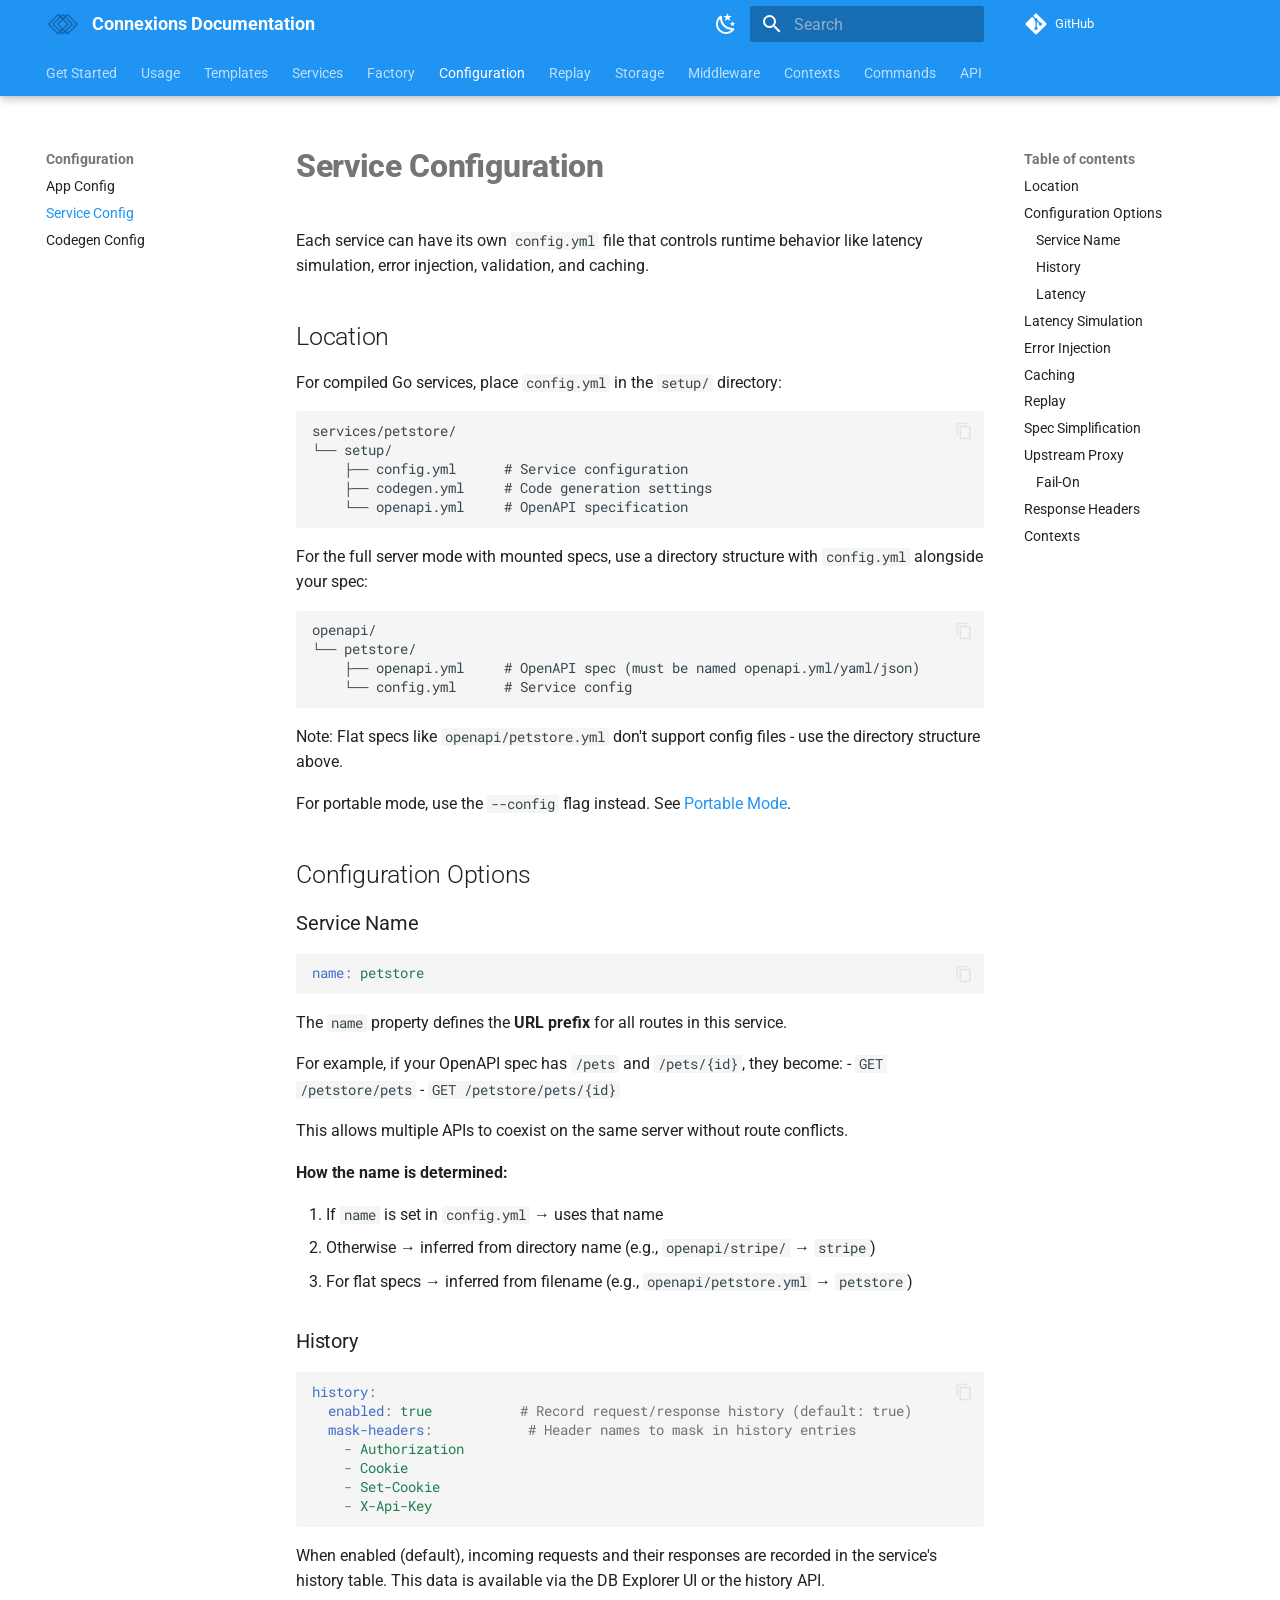
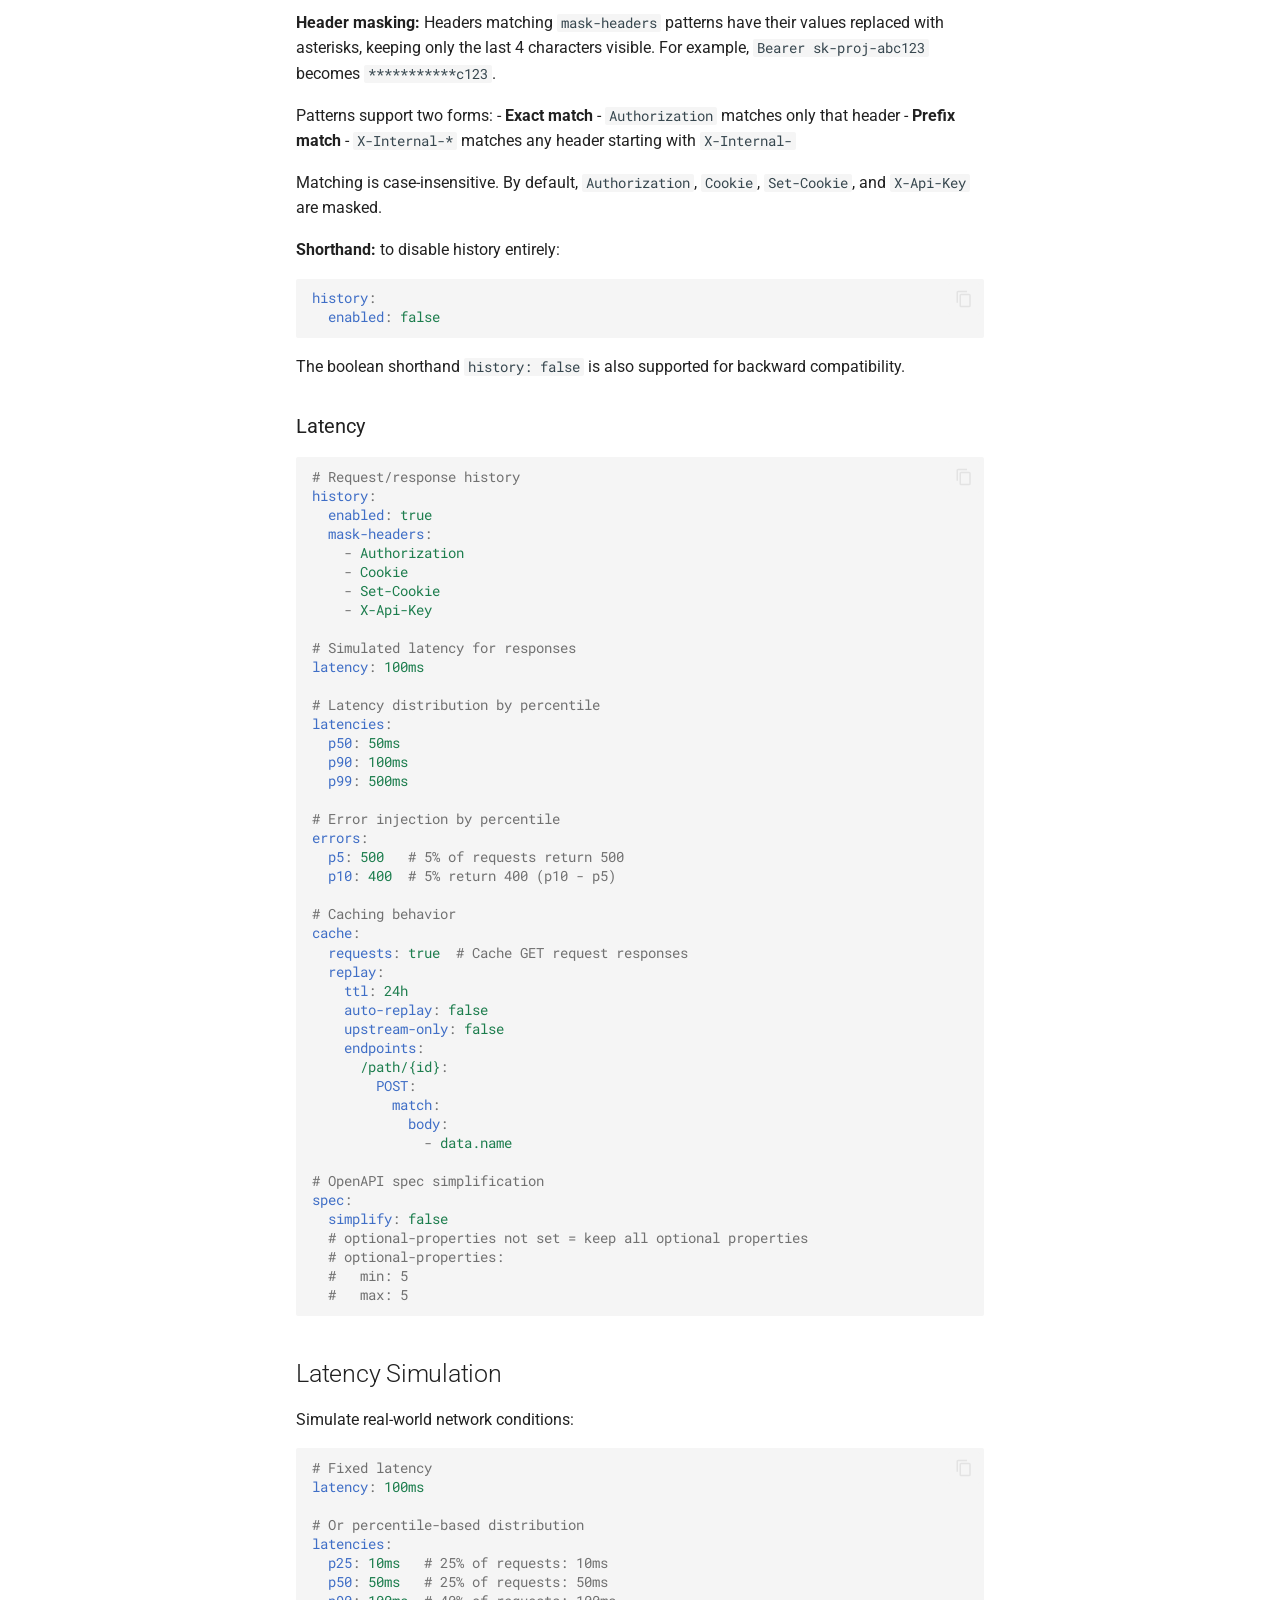
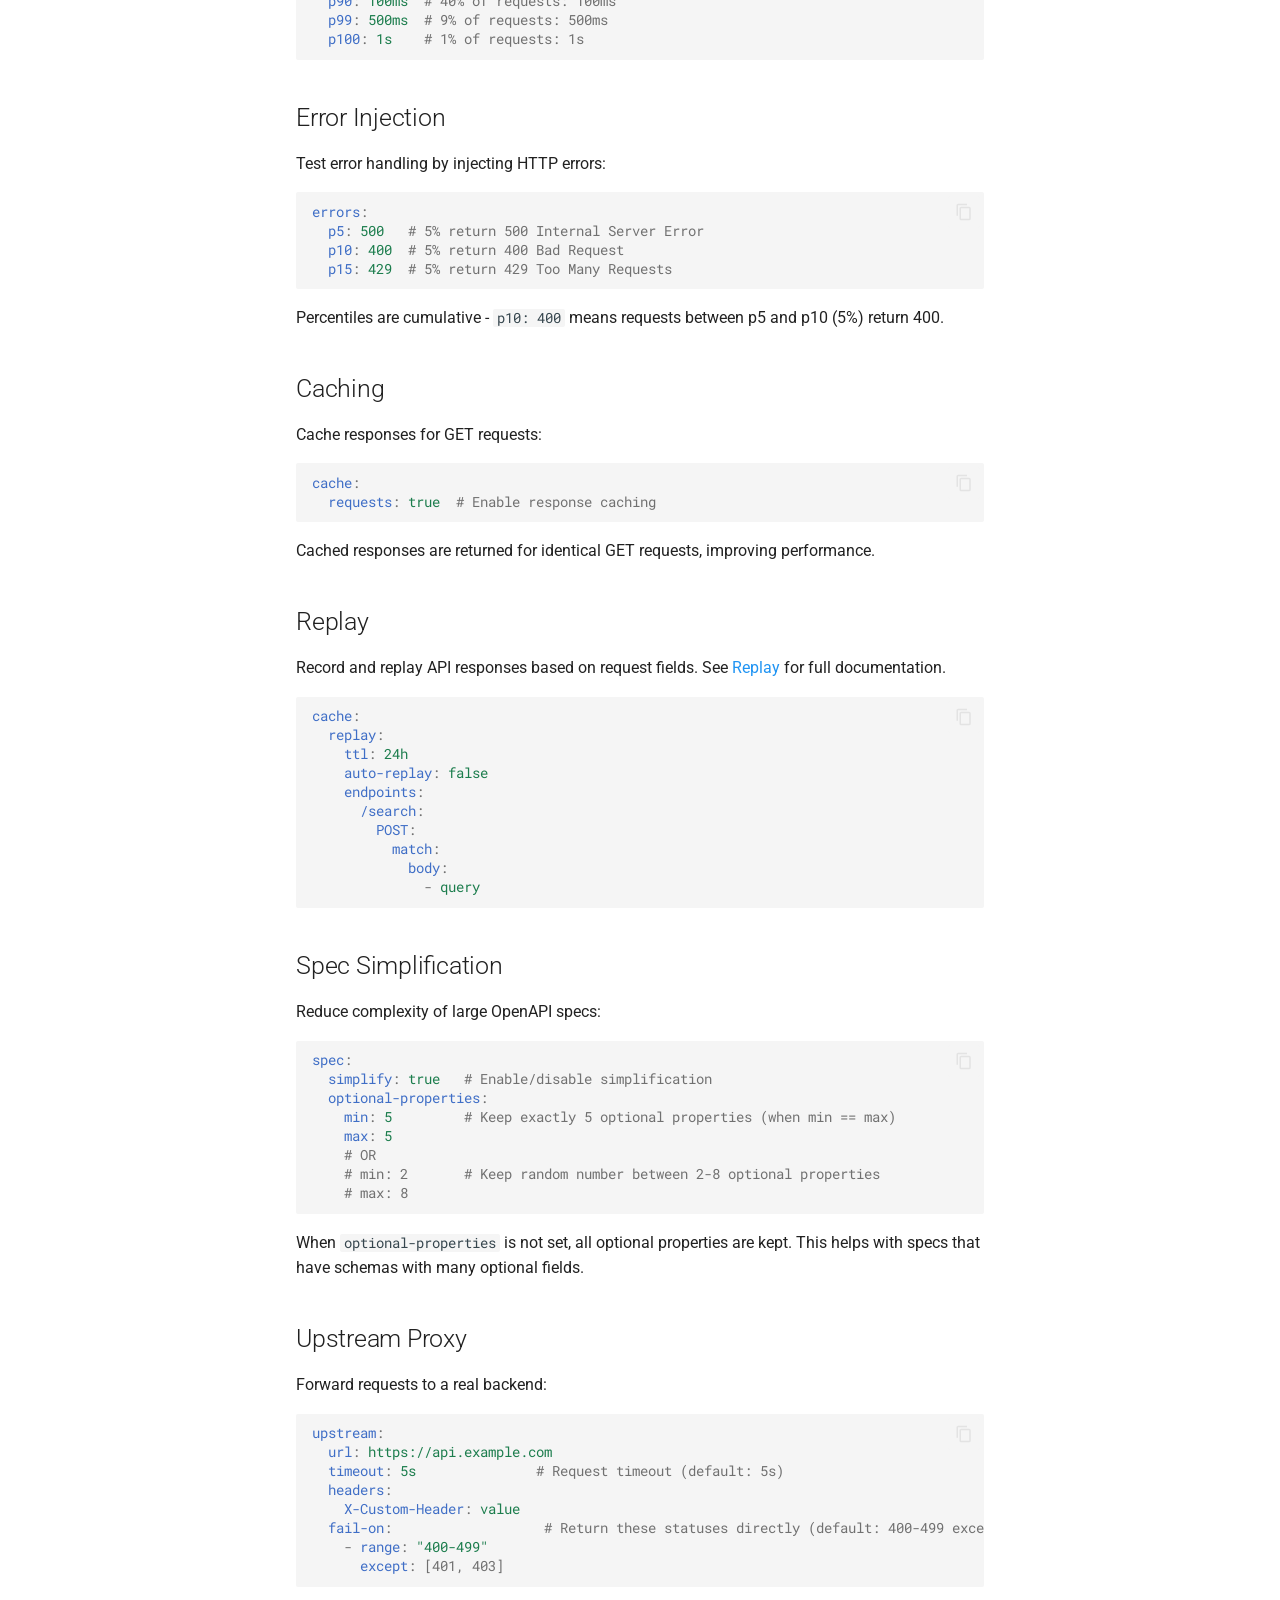
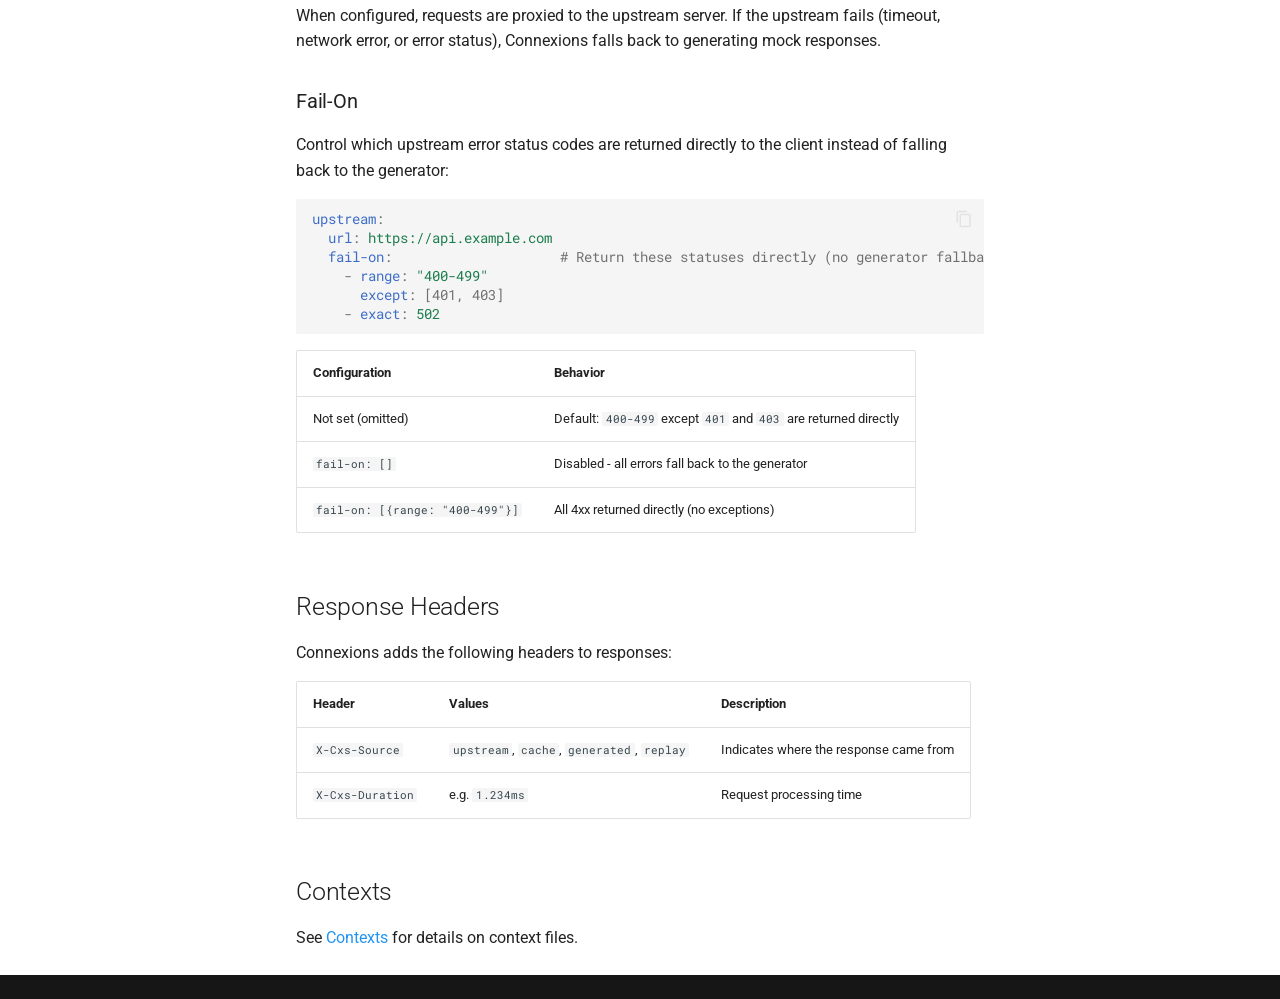
==== config/service/index.html @ 0d0374de "Deployed 8291e84 with MkDocs version: 1.6.1" ====
<!doctype html>
<html lang="en" class="no-js">
  <head>
    
      <meta charset="utf-8">
      <meta name="viewport" content="width=device-width,initial-scale=1">
      
      
      
      
        <link rel="prev" href="../app/">
      
      
        <link rel="next" href="../codegen/">
      
      
        
      
      
      <link rel="icon" href="../../images/favicon.ico">
      <meta name="generator" content="mkdocs-1.6.1, mkdocs-material-9.7.6">
    
    
      
        <title>Service Config - Connexions Documentation</title>
      
    
    
      <link rel="stylesheet" href="../../assets/stylesheets/main.484c7ddc.min.css">
      
        
        <link rel="stylesheet" href="../../assets/stylesheets/palette.ab4e12ef.min.css">
      
      

  
  
  
  
  <style>:root{--md-annotation-icon:url('data:image/svg+xml;charset=utf-8,%3Csvg%20xmlns%3D%22http%3A//www.w3.org/2000/svg%22%20viewBox%3D%220%200%2024%2024%22%3E%3Cpath%20d%3D%22M17%2013h-4v4h-2v-4H7v-2h4V7h2v4h4m-5-9A10%2010%200%200%200%202%2012a10%2010%200%200%200%2010%2010%2010%2010%200%200%200%2010-10A10%2010%200%200%200%2012%202%22/%3E%3C/svg%3E');}</style>


    
    
      
    
    
      
        
        
        <link rel="preconnect" href="https://fonts.gstatic.com" crossorigin>
        <link rel="stylesheet" href="https://fonts.googleapis.com/css?family=Roboto:300,300i,400,400i,700,700i%7CRoboto+Mono:400,400i,700,700i&display=fallback">
        <style>:root{--md-text-font:"Roboto";--md-code-font:"Roboto Mono"}</style>
      
    
    
      <link rel="stylesheet" href="../../css/extra.css">
    
    <script>__md_scope=new URL("../..",location),__md_hash=e=>[...e].reduce(((e,_)=>(e<<5)-e+_.charCodeAt(0)),0),__md_get=(e,_=localStorage,t=__md_scope)=>JSON.parse(_.getItem(t.pathname+"."+e)),__md_set=(e,_,t=localStorage,a=__md_scope)=>{try{t.setItem(a.pathname+"."+e,JSON.stringify(_))}catch(e){}}</script>
    
      

    
    
  </head>
  
  
    
    
      
    
    
    
    
    <body dir="ltr" data-md-color-scheme="default" data-md-color-primary="blue" data-md-color-accent="indigo">
  
    
    <input class="md-toggle" data-md-toggle="drawer" type="checkbox" id="__drawer" autocomplete="off">
    <input class="md-toggle" data-md-toggle="search" type="checkbox" id="__search" autocomplete="off">
    <label class="md-overlay" for="__drawer"></label>
    <div data-md-component="skip">
      
        
        <a href="#service-configuration" class="md-skip">
          Skip to content
        </a>
      
    </div>
    <div data-md-component="announce">
      
    </div>
    
    
      

  

<header class="md-header md-header--shadow md-header--lifted" data-md-component="header">
  <nav class="md-header__inner md-grid" aria-label="Header">
    <a href="../.." title="Connexions Documentation" class="md-header__button md-logo" aria-label="Connexions Documentation" data-md-component="logo">
      
  <img src="../../images/logo.png" alt="logo">

    </a>
    <label class="md-header__button md-icon" for="__drawer">
      
      <svg xmlns="http://www.w3.org/2000/svg" viewBox="0 0 24 24"><path d="M3 6h18v2H3zm0 5h18v2H3zm0 5h18v2H3z"/></svg>
    </label>
    <div class="md-header__title" data-md-component="header-title">
      <div class="md-header__ellipsis">
        <div class="md-header__topic">
          <span class="md-ellipsis">
            Connexions Documentation
          </span>
        </div>
        <div class="md-header__topic" data-md-component="header-topic">
          <span class="md-ellipsis">
            
              Service Config
            
          </span>
        </div>
      </div>
    </div>
    
      
        <form class="md-header__option" data-md-component="palette">
  
    
    
    
    <input class="md-option" data-md-color-media="" data-md-color-scheme="default" data-md-color-primary="blue" data-md-color-accent="indigo"  aria-label="Switch to dark mode"  type="radio" name="__palette" id="__palette_0">
    
      <label class="md-header__button md-icon" title="Switch to dark mode" for="__palette_1" hidden>
        <svg xmlns="http://www.w3.org/2000/svg" viewBox="0 0 24 24"><path d="m17.75 4.09-2.53 1.94.91 3.06-2.63-1.81-2.63 1.81.91-3.06-2.53-1.94L12.44 4l1.06-3 1.06 3zm3.5 6.91-1.64 1.25.59 1.98-1.7-1.17-1.7 1.17.59-1.98L15.75 11l2.06-.05L18.5 9l.69 1.95zm-2.28 4.95c.83-.08 1.72 1.1 1.19 1.85-.32.45-.66.87-1.08 1.27C15.17 23 8.84 23 4.94 19.07c-3.91-3.9-3.91-10.24 0-14.14.4-.4.82-.76 1.27-1.08.75-.53 1.93.36 1.85 1.19-.27 2.86.69 5.83 2.89 8.02a9.96 9.96 0 0 0 8.02 2.89m-1.64 2.02a12.08 12.08 0 0 1-7.8-3.47c-2.17-2.19-3.33-5-3.49-7.82-2.81 3.14-2.7 7.96.31 10.98 3.02 3.01 7.84 3.12 10.98.31"/></svg>
      </label>
    
  
    
    
    
    <input class="md-option" data-md-color-media="" data-md-color-scheme="slate" data-md-color-primary="black" data-md-color-accent="red"  aria-label="Switch to light mode"  type="radio" name="__palette" id="__palette_1">
    
      <label class="md-header__button md-icon" title="Switch to light mode" for="__palette_0" hidden>
        <svg xmlns="http://www.w3.org/2000/svg" viewBox="0 0 24 24"><path d="M12 7a5 5 0 0 1 5 5 5 5 0 0 1-5 5 5 5 0 0 1-5-5 5 5 0 0 1 5-5m0 2a3 3 0 0 0-3 3 3 3 0 0 0 3 3 3 3 0 0 0 3-3 3 3 0 0 0-3-3m0-7 2.39 3.42C13.65 5.15 12.84 5 12 5s-1.65.15-2.39.42zM3.34 7l4.16-.35A7.2 7.2 0 0 0 5.94 8.5c-.44.74-.69 1.5-.83 2.29zm.02 10 1.76-3.77a7.131 7.131 0 0 0 2.38 4.14zM20.65 7l-1.77 3.79a7.02 7.02 0 0 0-2.38-4.15zm-.01 10-4.14.36c.59-.51 1.12-1.14 1.54-1.86.42-.73.69-1.5.83-2.29zM12 22l-2.41-3.44c.74.27 1.55.44 2.41.44.82 0 1.63-.17 2.37-.44z"/></svg>
      </label>
    
  
</form>
      
    
    
      <script>var palette=__md_get("__palette");if(palette&&palette.color){if("(prefers-color-scheme)"===palette.color.media){var media=matchMedia("(prefers-color-scheme: light)"),input=document.querySelector(media.matches?"[data-md-color-media='(prefers-color-scheme: light)']":"[data-md-color-media='(prefers-color-scheme: dark)']");palette.color.media=input.getAttribute("data-md-color-media"),palette.color.scheme=input.getAttribute("data-md-color-scheme"),palette.color.primary=input.getAttribute("data-md-color-primary"),palette.color.accent=input.getAttribute("data-md-color-accent")}for(var[key,value]of Object.entries(palette.color))document.body.setAttribute("data-md-color-"+key,value)}</script>
    
    
    
      
      
        <label class="md-header__button md-icon" for="__search">
          
          <svg xmlns="http://www.w3.org/2000/svg" viewBox="0 0 24 24"><path d="M9.5 3A6.5 6.5 0 0 1 16 9.5c0 1.61-.59 3.09-1.56 4.23l.27.27h.79l5 5-1.5 1.5-5-5v-.79l-.27-.27A6.52 6.52 0 0 1 9.5 16 6.5 6.5 0 0 1 3 9.5 6.5 6.5 0 0 1 9.5 3m0 2C7 5 5 7 5 9.5S7 14 9.5 14 14 12 14 9.5 12 5 9.5 5"/></svg>
        </label>
        <div class="md-search" data-md-component="search" role="dialog">
  <label class="md-search__overlay" for="__search"></label>
  <div class="md-search__inner" role="search">
    <form class="md-search__form" name="search">
      <input type="text" class="md-search__input" name="query" aria-label="Search" placeholder="Search" autocapitalize="off" autocorrect="off" autocomplete="off" spellcheck="false" data-md-component="search-query" required>
      <label class="md-search__icon md-icon" for="__search">
        
        <svg xmlns="http://www.w3.org/2000/svg" viewBox="0 0 24 24"><path d="M9.5 3A6.5 6.5 0 0 1 16 9.5c0 1.61-.59 3.09-1.56 4.23l.27.27h.79l5 5-1.5 1.5-5-5v-.79l-.27-.27A6.52 6.52 0 0 1 9.5 16 6.5 6.5 0 0 1 3 9.5 6.5 6.5 0 0 1 9.5 3m0 2C7 5 5 7 5 9.5S7 14 9.5 14 14 12 14 9.5 12 5 9.5 5"/></svg>
        
        <svg xmlns="http://www.w3.org/2000/svg" viewBox="0 0 24 24"><path d="M20 11v2H8l5.5 5.5-1.42 1.42L4.16 12l7.92-7.92L13.5 5.5 8 11z"/></svg>
      </label>
      <nav class="md-search__options" aria-label="Search">
        
        <button type="reset" class="md-search__icon md-icon" title="Clear" aria-label="Clear" tabindex="-1">
          
          <svg xmlns="http://www.w3.org/2000/svg" viewBox="0 0 24 24"><path d="M19 6.41 17.59 5 12 10.59 6.41 5 5 6.41 10.59 12 5 17.59 6.41 19 12 13.41 17.59 19 19 17.59 13.41 12z"/></svg>
        </button>
      </nav>
      
        <div class="md-search__suggest" data-md-component="search-suggest"></div>
      
    </form>
    <div class="md-search__output">
      <div class="md-search__scrollwrap" tabindex="0" data-md-scrollfix>
        <div class="md-search-result" data-md-component="search-result">
          <div class="md-search-result__meta">
            Initializing search
          </div>
          <ol class="md-search-result__list" role="presentation"></ol>
        </div>
      </div>
    </div>
  </div>
</div>
      
    
    
      <div class="md-header__source">
        <a href="https://github.com/mockzilla/connexions" title="Go to repository" class="md-source" data-md-component="source">
  <div class="md-source__icon md-icon">
    
    <svg xmlns="http://www.w3.org/2000/svg" viewBox="0 0 448 512"><!--! Font Awesome Free 7.1.0 by @fontawesome - https://fontawesome.com License - https://fontawesome.com/license/free (Icons: CC BY 4.0, Fonts: SIL OFL 1.1, Code: MIT License) Copyright 2025 Fonticons, Inc.--><path d="M439.6 236.1 244 40.5c-5.4-5.5-12.8-8.5-20.4-8.5s-15 3-20.4 8.4L162.5 81l51.5 51.5c27.1-9.1 52.7 16.8 43.4 43.7l49.7 49.7c34.2-11.8 61.2 31 35.5 56.7-26.5 26.5-70.2-2.9-56-37.3L240.3 199v121.9c25.3 12.5 22.3 41.8 9.1 55-6.4 6.4-15.2 10.1-24.3 10.1s-17.8-3.6-24.3-10.1c-17.6-17.6-11.1-46.9 11.2-56v-123c-20.8-8.5-24.6-30.7-18.6-45L142.6 101 8.5 235.1C3 240.6 0 247.9 0 255.5s3 15 8.5 20.4l195.6 195.7c5.4 5.4 12.7 8.4 20.4 8.4s15-3 20.4-8.4l194.7-194.7c5.4-5.4 8.4-12.8 8.4-20.4s-3-15-8.4-20.4"/></svg>
  </div>
  <div class="md-source__repository">
    GitHub
  </div>
</a>
      </div>
    
  </nav>
  
    
      
<nav class="md-tabs" aria-label="Tabs" data-md-component="tabs">
  <div class="md-grid">
    <ul class="md-tabs__list">
      
        
  
  
  
  
    
    
      <li class="md-tabs__item">
        <a href="../.." class="md-tabs__link">
          
  
  
  Get Started

        </a>
      </li>
    
  

      
        
  
  
  
  
    
    
      <li class="md-tabs__item">
        <a href="../../usage/portable/" class="md-tabs__link">
          
  
  
  Usage

        </a>
      </li>
    
  

      
        
  
  
  
  
    <li class="md-tabs__item">
      <a href="../../templates/" class="md-tabs__link">
        
  
  
    
  
  Templates

      </a>
    </li>
  

      
        
  
  
  
  
    <li class="md-tabs__item">
      <a href="../../services/" class="md-tabs__link">
        
  
  
    
  
  Services

      </a>
    </li>
  

      
        
  
  
  
  
    <li class="md-tabs__item">
      <a href="../../factory/" class="md-tabs__link">
        
  
  
    
  
  Factory

      </a>
    </li>
  

      
        
  
  
  
    
  
  
    
    
      <li class="md-tabs__item md-tabs__item--active">
        <a href="../app/" class="md-tabs__link">
          
  
  
  Configuration

        </a>
      </li>
    
  

      
        
  
  
  
  
    <li class="md-tabs__item">
      <a href="../../replay/" class="md-tabs__link">
        
  
  
    
  
  Replay

      </a>
    </li>
  

      
        
  
  
  
  
    <li class="md-tabs__item">
      <a href="../../storage/" class="md-tabs__link">
        
  
  
    
  
  Storage

      </a>
    </li>
  

      
        
  
  
  
  
    <li class="md-tabs__item">
      <a href="../../middleware/" class="md-tabs__link">
        
  
  
    
  
  Middleware

      </a>
    </li>
  

      
        
  
  
  
  
    
    
      <li class="md-tabs__item">
        <a href="../../contexts/" class="md-tabs__link">
          
  
  
  Contexts

        </a>
      </li>
    
  

      
        
  
  
  
  
    
    
      <li class="md-tabs__item">
        <a href="../../commands/service/" class="md-tabs__link">
          
  
  
  Commands

        </a>
      </li>
    
  

      
        
  
  
  
  
    
    
      <li class="md-tabs__item">
        <a href="../../api/" class="md-tabs__link">
          
  
  
  API

        </a>
      </li>
    
  

      
    </ul>
  </div>
</nav>
    
  
</header>
    
    <div class="md-container" data-md-component="container">
      
      
        
      
      <main class="md-main" data-md-component="main">
        <div class="md-main__inner md-grid">
          
            
              
              <div class="md-sidebar md-sidebar--primary" data-md-component="sidebar" data-md-type="navigation" >
                <div class="md-sidebar__scrollwrap">
                  <div class="md-sidebar__inner">
                    


  


<nav class="md-nav md-nav--primary md-nav--lifted" aria-label="Navigation" data-md-level="0">
  <label class="md-nav__title" for="__drawer">
    <a href="../.." title="Connexions Documentation" class="md-nav__button md-logo" aria-label="Connexions Documentation" data-md-component="logo">
      
  <img src="../../images/logo.png" alt="logo">

    </a>
    Connexions Documentation
  </label>
  
    <div class="md-nav__source">
      <a href="https://github.com/mockzilla/connexions" title="Go to repository" class="md-source" data-md-component="source">
  <div class="md-source__icon md-icon">
    
    <svg xmlns="http://www.w3.org/2000/svg" viewBox="0 0 448 512"><!--! Font Awesome Free 7.1.0 by @fontawesome - https://fontawesome.com License - https://fontawesome.com/license/free (Icons: CC BY 4.0, Fonts: SIL OFL 1.1, Code: MIT License) Copyright 2025 Fonticons, Inc.--><path d="M439.6 236.1 244 40.5c-5.4-5.5-12.8-8.5-20.4-8.5s-15 3-20.4 8.4L162.5 81l51.5 51.5c27.1-9.1 52.7 16.8 43.4 43.7l49.7 49.7c34.2-11.8 61.2 31 35.5 56.7-26.5 26.5-70.2-2.9-56-37.3L240.3 199v121.9c25.3 12.5 22.3 41.8 9.1 55-6.4 6.4-15.2 10.1-24.3 10.1s-17.8-3.6-24.3-10.1c-17.6-17.6-11.1-46.9 11.2-56v-123c-20.8-8.5-24.6-30.7-18.6-45L142.6 101 8.5 235.1C3 240.6 0 247.9 0 255.5s3 15 8.5 20.4l195.6 195.7c5.4 5.4 12.7 8.4 20.4 8.4s15-3 20.4-8.4l194.7-194.7c5.4-5.4 8.4-12.8 8.4-20.4s-3-15-8.4-20.4"/></svg>
  </div>
  <div class="md-source__repository">
    GitHub
  </div>
</a>
    </div>
  
  <ul class="md-nav__list" data-md-scrollfix>
    
      
      
  
  
  
  
    
    
    
    
      
      
    
    
    <li class="md-nav__item md-nav__item--nested">
      
        
        
        <input class="md-nav__toggle md-toggle " type="checkbox" id="__nav_1" >
        
          
          <label class="md-nav__link" for="__nav_1" id="__nav_1_label" tabindex="0">
            
  
  
  <span class="md-ellipsis">
    
  
    Get Started
  

    
  </span>
  
  

            <span class="md-nav__icon md-icon"></span>
          </label>
        
        <nav class="md-nav" data-md-level="1" aria-labelledby="__nav_1_label" aria-expanded="false">
          <label class="md-nav__title" for="__nav_1">
            <span class="md-nav__icon md-icon"></span>
            
  
    Get Started
  

          </label>
          <ul class="md-nav__list" data-md-scrollfix>
            
              
                
  
  
  
  
    <li class="md-nav__item">
      <a href="../.." class="md-nav__link">
        
  
  
  <span class="md-ellipsis">
    
  
    Welcome
  

    
  </span>
  
  

      </a>
    </li>
  

              
            
              
                
  
  
  
  
    <li class="md-nav__item">
      <a href="../../how-it-works/" class="md-nav__link">
        
  
  
  <span class="md-ellipsis">
    
  
    How It Works
  

    
  </span>
  
  

      </a>
    </li>
  

              
            
          </ul>
        </nav>
      
    </li>
  

    
      
      
  
  
  
  
    
    
    
    
      
      
    
    
    <li class="md-nav__item md-nav__item--nested">
      
        
        
        <input class="md-nav__toggle md-toggle " type="checkbox" id="__nav_2" >
        
          
          <label class="md-nav__link" for="__nav_2" id="__nav_2_label" tabindex="0">
            
  
  
  <span class="md-ellipsis">
    
  
    Usage
  

    
  </span>
  
  

            <span class="md-nav__icon md-icon"></span>
          </label>
        
        <nav class="md-nav" data-md-level="1" aria-labelledby="__nav_2_label" aria-expanded="false">
          <label class="md-nav__title" for="__nav_2">
            <span class="md-nav__icon md-icon"></span>
            
  
    Usage
  

          </label>
          <ul class="md-nav__list" data-md-scrollfix>
            
              
                
  
  
  
  
    <li class="md-nav__item">
      <a href="../../usage/portable/" class="md-nav__link">
        
  
  
  <span class="md-ellipsis">
    
  
    Portable Mode
  

    
  </span>
  
  

      </a>
    </li>
  

              
            
              
                
  
  
  
  
    <li class="md-nav__item">
      <a href="../../usage/codegen/" class="md-nav__link">
        
  
  
  <span class="md-ellipsis">
    
  
    Codegen Mode
  

    
  </span>
  
  

      </a>
    </li>
  

              
            
          </ul>
        </nav>
      
    </li>
  

    
      
      
  
  
  
  
    <li class="md-nav__item">
      <a href="../../templates/" class="md-nav__link">
        
  
  
  <span class="md-ellipsis">
    
  
    Templates
  

    
  </span>
  
  

      </a>
    </li>
  

    
      
      
  
  
  
  
    <li class="md-nav__item">
      <a href="../../services/" class="md-nav__link">
        
  
  
  <span class="md-ellipsis">
    
  
    Services
  

    
  </span>
  
  

      </a>
    </li>
  

    
      
      
  
  
  
  
    <li class="md-nav__item">
      <a href="../../factory/" class="md-nav__link">
        
  
  
  <span class="md-ellipsis">
    
  
    Factory
  

    
  </span>
  
  

      </a>
    </li>
  

    
      
      
  
  
    
  
  
  
    
    
    
    
      
        
        
      
      
    
    
    <li class="md-nav__item md-nav__item--active md-nav__item--section md-nav__item--nested">
      
        
        
        <input class="md-nav__toggle md-toggle " type="checkbox" id="__nav_6" checked>
        
          
          <label class="md-nav__link" for="__nav_6" id="__nav_6_label" tabindex="">
            
  
  
  <span class="md-ellipsis">
    
  
    Configuration
  

    
  </span>
  
  

            <span class="md-nav__icon md-icon"></span>
          </label>
        
        <nav class="md-nav" data-md-level="1" aria-labelledby="__nav_6_label" aria-expanded="true">
          <label class="md-nav__title" for="__nav_6">
            <span class="md-nav__icon md-icon"></span>
            
  
    Configuration
  

          </label>
          <ul class="md-nav__list" data-md-scrollfix>
            
              
                
  
  
  
  
    <li class="md-nav__item">
      <a href="../app/" class="md-nav__link">
        
  
  
  <span class="md-ellipsis">
    
  
    App Config
  

    
  </span>
  
  

      </a>
    </li>
  

              
            
              
                
  
  
    
  
  
  
    <li class="md-nav__item md-nav__item--active">
      
      <input class="md-nav__toggle md-toggle" type="checkbox" id="__toc">
      
      
        
      
      
        <label class="md-nav__link md-nav__link--active" for="__toc">
          
  
  
  <span class="md-ellipsis">
    
  
    Service Config
  

    
  </span>
  
  

          <span class="md-nav__icon md-icon"></span>
        </label>
      
      <a href="./" class="md-nav__link md-nav__link--active">
        
  
  
  <span class="md-ellipsis">
    
  
    Service Config
  

    
  </span>
  
  

      </a>
      
        

<nav class="md-nav md-nav--secondary" aria-label="Table of contents">
  
  
  
    
  
  
    <label class="md-nav__title" for="__toc">
      <span class="md-nav__icon md-icon"></span>
      Table of contents
    </label>
    <ul class="md-nav__list" data-md-component="toc" data-md-scrollfix>
      
        <li class="md-nav__item">
  <a href="#location" class="md-nav__link">
    <span class="md-ellipsis">
      
        Location
      
    </span>
  </a>
  
</li>
      
        <li class="md-nav__item">
  <a href="#configuration-options" class="md-nav__link">
    <span class="md-ellipsis">
      
        Configuration Options
      
    </span>
  </a>
  
    <nav class="md-nav" aria-label="Configuration Options">
      <ul class="md-nav__list">
        
          <li class="md-nav__item">
  <a href="#service-name" class="md-nav__link">
    <span class="md-ellipsis">
      
        Service Name
      
    </span>
  </a>
  
</li>
        
          <li class="md-nav__item">
  <a href="#history" class="md-nav__link">
    <span class="md-ellipsis">
      
        History
      
    </span>
  </a>
  
</li>
        
          <li class="md-nav__item">
  <a href="#latency" class="md-nav__link">
    <span class="md-ellipsis">
      
        Latency
      
    </span>
  </a>
  
</li>
        
      </ul>
    </nav>
  
</li>
      
        <li class="md-nav__item">
  <a href="#latency-simulation" class="md-nav__link">
    <span class="md-ellipsis">
      
        Latency Simulation
      
    </span>
  </a>
  
</li>
      
        <li class="md-nav__item">
  <a href="#error-injection" class="md-nav__link">
    <span class="md-ellipsis">
      
        Error Injection
      
    </span>
  </a>
  
</li>
      
        <li class="md-nav__item">
  <a href="#caching" class="md-nav__link">
    <span class="md-ellipsis">
      
        Caching
      
    </span>
  </a>
  
</li>
      
        <li class="md-nav__item">
  <a href="#replay" class="md-nav__link">
    <span class="md-ellipsis">
      
        Replay
      
    </span>
  </a>
  
</li>
      
        <li class="md-nav__item">
  <a href="#spec-simplification" class="md-nav__link">
    <span class="md-ellipsis">
      
        Spec Simplification
      
    </span>
  </a>
  
</li>
      
        <li class="md-nav__item">
  <a href="#upstream-proxy" class="md-nav__link">
    <span class="md-ellipsis">
      
        Upstream Proxy
      
    </span>
  </a>
  
    <nav class="md-nav" aria-label="Upstream Proxy">
      <ul class="md-nav__list">
        
          <li class="md-nav__item">
  <a href="#fail-on" class="md-nav__link">
    <span class="md-ellipsis">
      
        Fail-On
      
    </span>
  </a>
  
</li>
        
      </ul>
    </nav>
  
</li>
      
        <li class="md-nav__item">
  <a href="#response-headers" class="md-nav__link">
    <span class="md-ellipsis">
      
        Response Headers
      
    </span>
  </a>
  
</li>
      
        <li class="md-nav__item">
  <a href="#contexts" class="md-nav__link">
    <span class="md-ellipsis">
      
        Contexts
      
    </span>
  </a>
  
</li>
      
    </ul>
  
</nav>
      
    </li>
  

              
            
              
                
  
  
  
  
    <li class="md-nav__item">
      <a href="../codegen/" class="md-nav__link">
        
  
  
  <span class="md-ellipsis">
    
  
    Codegen Config
  

    
  </span>
  
  

      </a>
    </li>
  

              
            
          </ul>
        </nav>
      
    </li>
  

    
      
      
  
  
  
  
    <li class="md-nav__item">
      <a href="../../replay/" class="md-nav__link">
        
  
  
  <span class="md-ellipsis">
    
  
    Replay
  

    
  </span>
  
  

      </a>
    </li>
  

    
      
      
  
  
  
  
    <li class="md-nav__item">
      <a href="../../storage/" class="md-nav__link">
        
  
  
  <span class="md-ellipsis">
    
  
    Storage
  

    
  </span>
  
  

      </a>
    </li>
  

    
      
      
  
  
  
  
    <li class="md-nav__item">
      <a href="../../middleware/" class="md-nav__link">
        
  
  
  <span class="md-ellipsis">
    
  
    Middleware
  

    
  </span>
  
  

      </a>
    </li>
  

    
      
      
  
  
  
  
    
    
    
    
      
      
    
    
    <li class="md-nav__item md-nav__item--nested">
      
        
        
        <input class="md-nav__toggle md-toggle " type="checkbox" id="__nav_10" >
        
          
          <label class="md-nav__link" for="__nav_10" id="__nav_10_label" tabindex="0">
            
  
  
  <span class="md-ellipsis">
    
  
    Contexts
  

    
  </span>
  
  

            <span class="md-nav__icon md-icon"></span>
          </label>
        
        <nav class="md-nav" data-md-level="1" aria-labelledby="__nav_10_label" aria-expanded="false">
          <label class="md-nav__title" for="__nav_10">
            <span class="md-nav__icon md-icon"></span>
            
  
    Contexts
  

          </label>
          <ul class="md-nav__list" data-md-scrollfix>
            
              
                
  
  
  
  
    <li class="md-nav__item">
      <a href="../../contexts/" class="md-nav__link">
        
  
  
  <span class="md-ellipsis">
    
  
    Overview
  

    
  </span>
  
  

      </a>
    </li>
  

              
            
              
                
  
  
  
  
    <li class="md-nav__item">
      <a href="../../fake-list/" class="md-nav__link">
        
  
  
  <span class="md-ellipsis">
    
  
    Fake Functions
  

    
  </span>
  
  

      </a>
    </li>
  

              
            
          </ul>
        </nav>
      
    </li>
  

    
      
      
  
  
  
  
    
    
    
    
      
      
    
    
    <li class="md-nav__item md-nav__item--nested">
      
        
        
        <input class="md-nav__toggle md-toggle " type="checkbox" id="__nav_11" >
        
          
          <label class="md-nav__link" for="__nav_11" id="__nav_11_label" tabindex="0">
            
  
  
  <span class="md-ellipsis">
    
  
    Commands
  

    
  </span>
  
  

            <span class="md-nav__icon md-icon"></span>
          </label>
        
        <nav class="md-nav" data-md-level="1" aria-labelledby="__nav_11_label" aria-expanded="false">
          <label class="md-nav__title" for="__nav_11">
            <span class="md-nav__icon md-icon"></span>
            
  
    Commands
  

          </label>
          <ul class="md-nav__list" data-md-scrollfix>
            
              
                
  
  
  
  
    <li class="md-nav__item">
      <a href="../../commands/service/" class="md-nav__link">
        
  
  
  <span class="md-ellipsis">
    
  
    service
  

    
  </span>
  
  

      </a>
    </li>
  

              
            
              
                
  
  
  
  
    <li class="md-nav__item">
      <a href="../../commands/simplify/" class="md-nav__link">
        
  
  
  <span class="md-ellipsis">
    
  
    simplify
  

    
  </span>
  
  

      </a>
    </li>
  

              
            
          </ul>
        </nav>
      
    </li>
  

    
      
      
  
  
  
  
    
    
    
    
      
      
    
    
    <li class="md-nav__item md-nav__item--nested">
      
        
        
        <input class="md-nav__toggle md-toggle " type="checkbox" id="__nav_12" >
        
          
          <label class="md-nav__link" for="__nav_12" id="__nav_12_label" tabindex="0">
            
  
  
  <span class="md-ellipsis">
    
  
    API
  

    
  </span>
  
  

            <span class="md-nav__icon md-icon"></span>
          </label>
        
        <nav class="md-nav" data-md-level="1" aria-labelledby="__nav_12_label" aria-expanded="false">
          <label class="md-nav__title" for="__nav_12">
            <span class="md-nav__icon md-icon"></span>
            
  
    API
  

          </label>
          <ul class="md-nav__list" data-md-scrollfix>
            
              
                
  
  
  
  
    <li class="md-nav__item">
      <a href="../../api/" class="md-nav__link">
        
  
  
  <span class="md-ellipsis">
    
  
    Overview
  

    
  </span>
  
  

      </a>
    </li>
  

              
            
          </ul>
        </nav>
      
    </li>
  

    
  </ul>
</nav>
                  </div>
                </div>
              </div>
            
            
              
              <div class="md-sidebar md-sidebar--secondary" data-md-component="sidebar" data-md-type="toc" >
                <div class="md-sidebar__scrollwrap">
                  <div class="md-sidebar__inner">
                    

<nav class="md-nav md-nav--secondary" aria-label="Table of contents">
  
  
  
    
  
  
    <label class="md-nav__title" for="__toc">
      <span class="md-nav__icon md-icon"></span>
      Table of contents
    </label>
    <ul class="md-nav__list" data-md-component="toc" data-md-scrollfix>
      
        <li class="md-nav__item">
  <a href="#location" class="md-nav__link">
    <span class="md-ellipsis">
      
        Location
      
    </span>
  </a>
  
</li>
      
        <li class="md-nav__item">
  <a href="#configuration-options" class="md-nav__link">
    <span class="md-ellipsis">
      
        Configuration Options
      
    </span>
  </a>
  
    <nav class="md-nav" aria-label="Configuration Options">
      <ul class="md-nav__list">
        
          <li class="md-nav__item">
  <a href="#service-name" class="md-nav__link">
    <span class="md-ellipsis">
      
        Service Name
      
    </span>
  </a>
  
</li>
        
          <li class="md-nav__item">
  <a href="#history" class="md-nav__link">
    <span class="md-ellipsis">
      
        History
      
    </span>
  </a>
  
</li>
        
          <li class="md-nav__item">
  <a href="#latency" class="md-nav__link">
    <span class="md-ellipsis">
      
        Latency
      
    </span>
  </a>
  
</li>
        
      </ul>
    </nav>
  
</li>
      
        <li class="md-nav__item">
  <a href="#latency-simulation" class="md-nav__link">
    <span class="md-ellipsis">
      
        Latency Simulation
      
    </span>
  </a>
  
</li>
      
        <li class="md-nav__item">
  <a href="#error-injection" class="md-nav__link">
    <span class="md-ellipsis">
      
        Error Injection
      
    </span>
  </a>
  
</li>
      
        <li class="md-nav__item">
  <a href="#caching" class="md-nav__link">
    <span class="md-ellipsis">
      
        Caching
      
    </span>
  </a>
  
</li>
      
        <li class="md-nav__item">
  <a href="#replay" class="md-nav__link">
    <span class="md-ellipsis">
      
        Replay
      
    </span>
  </a>
  
</li>
      
        <li class="md-nav__item">
  <a href="#spec-simplification" class="md-nav__link">
    <span class="md-ellipsis">
      
        Spec Simplification
      
    </span>
  </a>
  
</li>
      
        <li class="md-nav__item">
  <a href="#upstream-proxy" class="md-nav__link">
    <span class="md-ellipsis">
      
        Upstream Proxy
      
    </span>
  </a>
  
    <nav class="md-nav" aria-label="Upstream Proxy">
      <ul class="md-nav__list">
        
          <li class="md-nav__item">
  <a href="#fail-on" class="md-nav__link">
    <span class="md-ellipsis">
      
        Fail-On
      
    </span>
  </a>
  
</li>
        
      </ul>
    </nav>
  
</li>
      
        <li class="md-nav__item">
  <a href="#response-headers" class="md-nav__link">
    <span class="md-ellipsis">
      
        Response Headers
      
    </span>
  </a>
  
</li>
      
        <li class="md-nav__item">
  <a href="#contexts" class="md-nav__link">
    <span class="md-ellipsis">
      
        Contexts
      
    </span>
  </a>
  
</li>
      
    </ul>
  
</nav>
                  </div>
                </div>
              </div>
            
          
          
            <div class="md-content" data-md-component="content">
              
              <article class="md-content__inner md-typeset">
                
                  


  
  


<h1 id="service-configuration">Service Configuration<a class="headerlink" href="#service-configuration" title="Permanent link">&para;</a></h1>
<p>Each service can have its own <code>config.yml</code> file that controls runtime behavior like latency simulation, error injection, validation, and caching.</p>
<h2 id="location">Location<a class="headerlink" href="#location" title="Permanent link">&para;</a></h2>
<p>For compiled Go services, place <code>config.yml</code> in the <code>setup/</code> directory:</p>
<div class="highlight"><pre><span></span><code>services/petstore/
└── setup/
    ├── config.yml      # Service configuration
    ├── codegen.yml     # Code generation settings
    └── openapi.yml     # OpenAPI specification
</code></pre></div>
<p>For the full server mode with mounted specs, use a directory structure with <code>config.yml</code> alongside your spec:</p>
<div class="highlight"><pre><span></span><code>openapi/
└── petstore/
    ├── openapi.yml     # OpenAPI spec (must be named openapi.yml/yaml/json)
    └── config.yml      # Service config
</code></pre></div>
<p>Note: Flat specs like <code>openapi/petstore.yml</code> don't support config files - use the directory structure above.</p>
<p>For portable mode, use the <code>--config</code> flag instead. See <a href="../../usage/portable/">Portable Mode</a>.</p>
<h2 id="configuration-options">Configuration Options<a class="headerlink" href="#configuration-options" title="Permanent link">&para;</a></h2>
<h3 id="service-name">Service Name<a class="headerlink" href="#service-name" title="Permanent link">&para;</a></h3>
<div class="highlight"><pre><span></span><code><span class="nt">name</span><span class="p">:</span><span class="w"> </span><span class="l l-Scalar l-Scalar-Plain">petstore</span>
</code></pre></div>
<p>The <code>name</code> property defines the <strong>URL prefix</strong> for all routes in this service.</p>
<p>For example, if your OpenAPI spec has <code>/pets</code> and <code>/pets/{id}</code>, they become:
- <code>GET /petstore/pets</code>
- <code>GET /petstore/pets/{id}</code></p>
<p>This allows multiple APIs to coexist on the same server without route conflicts.</p>
<p><strong>How the name is determined:</strong></p>
<ol>
<li>If <code>name</code> is set in <code>config.yml</code> → uses that name</li>
<li>Otherwise → inferred from directory name (e.g., <code>openapi/stripe/</code> → <code>stripe</code>)</li>
<li>For flat specs → inferred from filename (e.g., <code>openapi/petstore.yml</code> → <code>petstore</code>)</li>
</ol>
<h3 id="history">History<a class="headerlink" href="#history" title="Permanent link">&para;</a></h3>
<div class="highlight"><pre><span></span><code><span class="nt">history</span><span class="p">:</span>
<span class="w">  </span><span class="nt">enabled</span><span class="p">:</span><span class="w"> </span><span class="l l-Scalar l-Scalar-Plain">true</span><span class="w">           </span><span class="c1"># Record request/response history (default: true)</span>
<span class="w">  </span><span class="nt">mask-headers</span><span class="p">:</span><span class="w">            </span><span class="c1"># Header names to mask in history entries</span>
<span class="w">    </span><span class="p p-Indicator">-</span><span class="w"> </span><span class="l l-Scalar l-Scalar-Plain">Authorization</span>
<span class="w">    </span><span class="p p-Indicator">-</span><span class="w"> </span><span class="l l-Scalar l-Scalar-Plain">Cookie</span>
<span class="w">    </span><span class="p p-Indicator">-</span><span class="w"> </span><span class="l l-Scalar l-Scalar-Plain">Set-Cookie</span>
<span class="w">    </span><span class="p p-Indicator">-</span><span class="w"> </span><span class="l l-Scalar l-Scalar-Plain">X-Api-Key</span>
</code></pre></div>
<p>When enabled (default), incoming requests and their responses are recorded in the service's history table. This data is available via the DB Explorer UI or the history API.</p>
<p><strong>Header masking:</strong> Headers matching <code>mask-headers</code> patterns have their values replaced with asterisks, keeping only the last 4 characters visible. For example, <code>Bearer sk-proj-abc123</code> becomes <code>***********c123</code>.</p>
<p>Patterns support two forms:
- <strong>Exact match</strong> - <code>Authorization</code> matches only that header
- <strong>Prefix match</strong> - <code>X-Internal-*</code> matches any header starting with <code>X-Internal-</code></p>
<p>Matching is case-insensitive. By default, <code>Authorization</code>, <code>Cookie</code>, <code>Set-Cookie</code>, and <code>X-Api-Key</code> are masked.</p>
<p><strong>Shorthand:</strong> to disable history entirely:</p>
<div class="highlight"><pre><span></span><code><span class="nt">history</span><span class="p">:</span>
<span class="w">  </span><span class="nt">enabled</span><span class="p">:</span><span class="w"> </span><span class="l l-Scalar l-Scalar-Plain">false</span>
</code></pre></div>
<p>The boolean shorthand <code>history: false</code> is also supported for backward compatibility.</p>
<h3 id="latency">Latency<a class="headerlink" href="#latency" title="Permanent link">&para;</a></h3>
<div class="highlight"><pre><span></span><code><span class="c1"># Request/response history</span>
<span class="nt">history</span><span class="p">:</span>
<span class="w">  </span><span class="nt">enabled</span><span class="p">:</span><span class="w"> </span><span class="l l-Scalar l-Scalar-Plain">true</span>
<span class="w">  </span><span class="nt">mask-headers</span><span class="p">:</span>
<span class="w">    </span><span class="p p-Indicator">-</span><span class="w"> </span><span class="l l-Scalar l-Scalar-Plain">Authorization</span>
<span class="w">    </span><span class="p p-Indicator">-</span><span class="w"> </span><span class="l l-Scalar l-Scalar-Plain">Cookie</span>
<span class="w">    </span><span class="p p-Indicator">-</span><span class="w"> </span><span class="l l-Scalar l-Scalar-Plain">Set-Cookie</span>
<span class="w">    </span><span class="p p-Indicator">-</span><span class="w"> </span><span class="l l-Scalar l-Scalar-Plain">X-Api-Key</span>

<span class="c1"># Simulated latency for responses</span>
<span class="nt">latency</span><span class="p">:</span><span class="w"> </span><span class="l l-Scalar l-Scalar-Plain">100ms</span>

<span class="c1"># Latency distribution by percentile</span>
<span class="nt">latencies</span><span class="p">:</span>
<span class="w">  </span><span class="nt">p50</span><span class="p">:</span><span class="w"> </span><span class="l l-Scalar l-Scalar-Plain">50ms</span>
<span class="w">  </span><span class="nt">p90</span><span class="p">:</span><span class="w"> </span><span class="l l-Scalar l-Scalar-Plain">100ms</span>
<span class="w">  </span><span class="nt">p99</span><span class="p">:</span><span class="w"> </span><span class="l l-Scalar l-Scalar-Plain">500ms</span>

<span class="c1"># Error injection by percentile</span>
<span class="nt">errors</span><span class="p">:</span>
<span class="w">  </span><span class="nt">p5</span><span class="p">:</span><span class="w"> </span><span class="l l-Scalar l-Scalar-Plain">500</span><span class="w">   </span><span class="c1"># 5% of requests return 500</span>
<span class="w">  </span><span class="nt">p10</span><span class="p">:</span><span class="w"> </span><span class="l l-Scalar l-Scalar-Plain">400</span><span class="w">  </span><span class="c1"># 5% return 400 (p10 - p5)</span>

<span class="c1"># Caching behavior</span>
<span class="nt">cache</span><span class="p">:</span>
<span class="w">  </span><span class="nt">requests</span><span class="p">:</span><span class="w"> </span><span class="l l-Scalar l-Scalar-Plain">true</span><span class="w">  </span><span class="c1"># Cache GET request responses</span>
<span class="w">  </span><span class="nt">replay</span><span class="p">:</span>
<span class="w">    </span><span class="nt">ttl</span><span class="p">:</span><span class="w"> </span><span class="l l-Scalar l-Scalar-Plain">24h</span>
<span class="w">    </span><span class="nt">auto-replay</span><span class="p">:</span><span class="w"> </span><span class="l l-Scalar l-Scalar-Plain">false</span>
<span class="w">    </span><span class="nt">upstream-only</span><span class="p">:</span><span class="w"> </span><span class="l l-Scalar l-Scalar-Plain">false</span>
<span class="w">    </span><span class="nt">endpoints</span><span class="p">:</span>
<span class="w">      </span><span class="l l-Scalar l-Scalar-Plain">/path/{id}</span><span class="p p-Indicator">:</span>
<span class="w">        </span><span class="nt">POST</span><span class="p">:</span>
<span class="w">          </span><span class="nt">match</span><span class="p">:</span>
<span class="w">            </span><span class="nt">body</span><span class="p">:</span>
<span class="w">              </span><span class="p p-Indicator">-</span><span class="w"> </span><span class="l l-Scalar l-Scalar-Plain">data.name</span>

<span class="c1"># OpenAPI spec simplification</span>
<span class="nt">spec</span><span class="p">:</span>
<span class="w">  </span><span class="nt">simplify</span><span class="p">:</span><span class="w"> </span><span class="l l-Scalar l-Scalar-Plain">false</span>
<span class="w">  </span><span class="c1"># optional-properties not set = keep all optional properties</span>
<span class="w">  </span><span class="c1"># optional-properties:</span>
<span class="w">  </span><span class="c1">#   min: 5</span>
<span class="w">  </span><span class="c1">#   max: 5</span>
</code></pre></div>
<h2 id="latency-simulation">Latency Simulation<a class="headerlink" href="#latency-simulation" title="Permanent link">&para;</a></h2>
<p>Simulate real-world network conditions:</p>
<div class="highlight"><pre><span></span><code><span class="c1"># Fixed latency</span>
<span class="nt">latency</span><span class="p">:</span><span class="w"> </span><span class="l l-Scalar l-Scalar-Plain">100ms</span>

<span class="c1"># Or percentile-based distribution</span>
<span class="nt">latencies</span><span class="p">:</span>
<span class="w">  </span><span class="nt">p25</span><span class="p">:</span><span class="w"> </span><span class="l l-Scalar l-Scalar-Plain">10ms</span><span class="w">   </span><span class="c1"># 25% of requests: 10ms</span>
<span class="w">  </span><span class="nt">p50</span><span class="p">:</span><span class="w"> </span><span class="l l-Scalar l-Scalar-Plain">50ms</span><span class="w">   </span><span class="c1"># 25% of requests: 50ms  </span>
<span class="w">  </span><span class="nt">p90</span><span class="p">:</span><span class="w"> </span><span class="l l-Scalar l-Scalar-Plain">100ms</span><span class="w">  </span><span class="c1"># 40% of requests: 100ms</span>
<span class="w">  </span><span class="nt">p99</span><span class="p">:</span><span class="w"> </span><span class="l l-Scalar l-Scalar-Plain">500ms</span><span class="w">  </span><span class="c1"># 9% of requests: 500ms</span>
<span class="w">  </span><span class="nt">p100</span><span class="p">:</span><span class="w"> </span><span class="l l-Scalar l-Scalar-Plain">1s</span><span class="w">    </span><span class="c1"># 1% of requests: 1s</span>
</code></pre></div>
<h2 id="error-injection">Error Injection<a class="headerlink" href="#error-injection" title="Permanent link">&para;</a></h2>
<p>Test error handling by injecting HTTP errors:</p>
<div class="highlight"><pre><span></span><code><span class="nt">errors</span><span class="p">:</span>
<span class="w">  </span><span class="nt">p5</span><span class="p">:</span><span class="w"> </span><span class="l l-Scalar l-Scalar-Plain">500</span><span class="w">   </span><span class="c1"># 5% return 500 Internal Server Error</span>
<span class="w">  </span><span class="nt">p10</span><span class="p">:</span><span class="w"> </span><span class="l l-Scalar l-Scalar-Plain">400</span><span class="w">  </span><span class="c1"># 5% return 400 Bad Request</span>
<span class="w">  </span><span class="nt">p15</span><span class="p">:</span><span class="w"> </span><span class="l l-Scalar l-Scalar-Plain">429</span><span class="w">  </span><span class="c1"># 5% return 429 Too Many Requests</span>
</code></pre></div>
<p>Percentiles are cumulative - <code>p10: 400</code> means requests between p5 and p10 (5%) return 400.</p>
<h2 id="caching">Caching<a class="headerlink" href="#caching" title="Permanent link">&para;</a></h2>
<p>Cache responses for GET requests:</p>
<div class="highlight"><pre><span></span><code><span class="nt">cache</span><span class="p">:</span>
<span class="w">  </span><span class="nt">requests</span><span class="p">:</span><span class="w"> </span><span class="l l-Scalar l-Scalar-Plain">true</span><span class="w">  </span><span class="c1"># Enable response caching</span>
</code></pre></div>
<p>Cached responses are returned for identical GET requests, improving performance.</p>
<h2 id="replay">Replay<a class="headerlink" href="#replay" title="Permanent link">&para;</a></h2>
<p>Record and replay API responses based on request fields. See <a href="../../replay/">Replay</a> for full documentation.</p>
<div class="highlight"><pre><span></span><code><span class="nt">cache</span><span class="p">:</span>
<span class="w">  </span><span class="nt">replay</span><span class="p">:</span>
<span class="w">    </span><span class="nt">ttl</span><span class="p">:</span><span class="w"> </span><span class="l l-Scalar l-Scalar-Plain">24h</span>
<span class="w">    </span><span class="nt">auto-replay</span><span class="p">:</span><span class="w"> </span><span class="l l-Scalar l-Scalar-Plain">false</span>
<span class="w">    </span><span class="nt">endpoints</span><span class="p">:</span>
<span class="w">      </span><span class="nt">/search</span><span class="p">:</span>
<span class="w">        </span><span class="nt">POST</span><span class="p">:</span>
<span class="w">          </span><span class="nt">match</span><span class="p">:</span>
<span class="w">            </span><span class="nt">body</span><span class="p">:</span>
<span class="w">              </span><span class="p p-Indicator">-</span><span class="w"> </span><span class="l l-Scalar l-Scalar-Plain">query</span>
</code></pre></div>
<h2 id="spec-simplification">Spec Simplification<a class="headerlink" href="#spec-simplification" title="Permanent link">&para;</a></h2>
<p>Reduce complexity of large OpenAPI specs:</p>
<div class="highlight"><pre><span></span><code><span class="nt">spec</span><span class="p">:</span>
<span class="w">  </span><span class="nt">simplify</span><span class="p">:</span><span class="w"> </span><span class="l l-Scalar l-Scalar-Plain">true</span><span class="w">   </span><span class="c1"># Enable/disable simplification</span>
<span class="w">  </span><span class="nt">optional-properties</span><span class="p">:</span>
<span class="w">    </span><span class="nt">min</span><span class="p">:</span><span class="w"> </span><span class="l l-Scalar l-Scalar-Plain">5</span><span class="w">         </span><span class="c1"># Keep exactly 5 optional properties (when min == max)</span>
<span class="w">    </span><span class="nt">max</span><span class="p">:</span><span class="w"> </span><span class="l l-Scalar l-Scalar-Plain">5</span>
<span class="w">    </span><span class="c1"># OR</span>
<span class="w">    </span><span class="c1"># min: 2       # Keep random number between 2-8 optional properties</span>
<span class="w">    </span><span class="c1"># max: 8</span>
</code></pre></div>
<p>When <code>optional-properties</code> is not set, all optional properties are kept.
This helps with specs that have schemas with many optional fields.</p>
<h2 id="upstream-proxy">Upstream Proxy<a class="headerlink" href="#upstream-proxy" title="Permanent link">&para;</a></h2>
<p>Forward requests to a real backend:</p>
<div class="highlight"><pre><span></span><code><span class="nt">upstream</span><span class="p">:</span>
<span class="w">  </span><span class="nt">url</span><span class="p">:</span><span class="w"> </span><span class="l l-Scalar l-Scalar-Plain">https://api.example.com</span>
<span class="w">  </span><span class="nt">timeout</span><span class="p">:</span><span class="w"> </span><span class="l l-Scalar l-Scalar-Plain">5s</span><span class="w">               </span><span class="c1"># Request timeout (default: 5s)</span>
<span class="w">  </span><span class="nt">headers</span><span class="p">:</span>
<span class="w">    </span><span class="nt">X-Custom-Header</span><span class="p">:</span><span class="w"> </span><span class="l l-Scalar l-Scalar-Plain">value</span>
<span class="w">  </span><span class="nt">fail-on</span><span class="p">:</span><span class="w">                   </span><span class="c1"># Return these statuses directly (default: 400-499 except 401, 403)</span>
<span class="w">    </span><span class="p p-Indicator">-</span><span class="w"> </span><span class="nt">range</span><span class="p">:</span><span class="w"> </span><span class="s">&quot;400-499&quot;</span>
<span class="w">      </span><span class="nt">except</span><span class="p">:</span><span class="w"> </span><span class="p p-Indicator">[</span><span class="nv">401</span><span class="p p-Indicator">,</span><span class="w"> </span><span class="nv">403</span><span class="p p-Indicator">]</span>
</code></pre></div>
<p>When configured, requests are proxied to the upstream server.
If the upstream fails (timeout, network error, or error status), Connexions falls back to generating mock responses.</p>
<h3 id="fail-on">Fail-On<a class="headerlink" href="#fail-on" title="Permanent link">&para;</a></h3>
<p>Control which upstream error status codes are returned directly to the client instead of falling back to the generator:</p>
<div class="highlight"><pre><span></span><code><span class="nt">upstream</span><span class="p">:</span>
<span class="w">  </span><span class="nt">url</span><span class="p">:</span><span class="w"> </span><span class="l l-Scalar l-Scalar-Plain">https://api.example.com</span>
<span class="w">  </span><span class="nt">fail-on</span><span class="p">:</span><span class="w">                     </span><span class="c1"># Return these statuses directly (no generator fallback)</span>
<span class="w">    </span><span class="p p-Indicator">-</span><span class="w"> </span><span class="nt">range</span><span class="p">:</span><span class="w"> </span><span class="s">&quot;400-499&quot;</span>
<span class="w">      </span><span class="nt">except</span><span class="p">:</span><span class="w"> </span><span class="p p-Indicator">[</span><span class="nv">401</span><span class="p p-Indicator">,</span><span class="w"> </span><span class="nv">403</span><span class="p p-Indicator">]</span>
<span class="w">    </span><span class="p p-Indicator">-</span><span class="w"> </span><span class="nt">exact</span><span class="p">:</span><span class="w"> </span><span class="l l-Scalar l-Scalar-Plain">502</span>
</code></pre></div>
<table>
<thead>
<tr>
<th>Configuration</th>
<th>Behavior</th>
</tr>
</thead>
<tbody>
<tr>
<td>Not set (omitted)</td>
<td>Default: <code>400-499</code> except <code>401</code> and <code>403</code> are returned directly</td>
</tr>
<tr>
<td><code>fail-on: []</code></td>
<td>Disabled - all errors fall back to the generator</td>
</tr>
<tr>
<td><code>fail-on: [{range: "400-499"}]</code></td>
<td>All 4xx returned directly (no exceptions)</td>
</tr>
</tbody>
</table>
<h2 id="response-headers">Response Headers<a class="headerlink" href="#response-headers" title="Permanent link">&para;</a></h2>
<p>Connexions adds the following headers to responses:</p>
<table>
<thead>
<tr>
<th>Header</th>
<th>Values</th>
<th>Description</th>
</tr>
</thead>
<tbody>
<tr>
<td><code>X-Cxs-Source</code></td>
<td><code>upstream</code>, <code>cache</code>, <code>generated</code>, <code>replay</code></td>
<td>Indicates where the response came from</td>
</tr>
<tr>
<td><code>X-Cxs-Duration</code></td>
<td>e.g. <code>1.234ms</code></td>
<td>Request processing time</td>
</tr>
</tbody>
</table>
<h2 id="contexts">Contexts<a class="headerlink" href="#contexts" title="Permanent link">&para;</a></h2>
<p>See <a href="../../contexts/">Contexts</a> for details on context files.</p>












                
              </article>
            </div>
          
          
  <script>var tabs=__md_get("__tabs");if(Array.isArray(tabs))e:for(var set of document.querySelectorAll(".tabbed-set")){var labels=set.querySelector(".tabbed-labels");for(var tab of tabs)for(var label of labels.getElementsByTagName("label"))if(label.innerText.trim()===tab){var input=document.getElementById(label.htmlFor);input.checked=!0;continue e}}</script>

<script>var target=document.getElementById(location.hash.slice(1));target&&target.name&&(target.checked=target.name.startsWith("__tabbed_"))</script>
        </div>
        
          <button type="button" class="md-top md-icon" data-md-component="top" hidden>
  
  <svg xmlns="http://www.w3.org/2000/svg" viewBox="0 0 24 24"><path d="M13 20h-2V8l-5.5 5.5-1.42-1.42L12 4.16l7.92 7.92-1.42 1.42L13 8z"/></svg>
  Back to top
</button>
        
      </main>
      
        <footer class="md-footer">
  
  <div class="md-footer-meta md-typeset">
    <div class="md-footer-meta__inner md-grid">
      <div class="md-copyright">
  
  
</div>
      
    </div>
  </div>
</footer>
      
    </div>
    <div class="md-dialog" data-md-component="dialog">
      <div class="md-dialog__inner md-typeset"></div>
    </div>
    
    
    
      
      
      <script id="__config" type="application/json">{"annotate": null, "base": "../..", "features": ["content.code.annotate", "content.code.copy", "content.code.select", "content.tabs.link", "navigation.tabs", "navigation.tabs.sticky", "navigation.top", "search.suggest", "search.highlight", "header.autohide"], "search": "../../assets/javascripts/workers/search.2c215733.min.js", "tags": null, "translations": {"clipboard.copied": "Copied to clipboard", "clipboard.copy": "Copy to clipboard", "search.result.more.one": "1 more on this page", "search.result.more.other": "# more on this page", "search.result.none": "No matching documents", "search.result.one": "1 matching document", "search.result.other": "# matching documents", "search.result.placeholder": "Type to start searching", "search.result.term.missing": "Missing", "select.version": "Select version"}, "version": null}</script>
    
    
      <script src="../../assets/javascripts/bundle.79ae519e.min.js"></script>
      
        <script src="../../js/extra.js"></script>
      
    
  </body>
</html>
---- assets/stylesheets/main.484c7ddc.min.css ----
@charset "UTF-8";html{-webkit-text-size-adjust:none;-moz-text-size-adjust:none;text-size-adjust:none;box-sizing:border-box}*,:after,:before{box-sizing:inherit}@media (prefers-reduced-motion){*,:after,:before{transition:none!important}}body{margin:0}a,button,input,label{-webkit-tap-highlight-color:transparent}a{color:inherit;text-decoration:none}hr{border:0;box-sizing:initial;display:block;height:.05rem;overflow:visible;padding:0}small{font-size:80%}sub,sup{line-height:1em}img{border-style:none}table{border-collapse:initial;border-spacing:0}td,th{font-weight:400;vertical-align:top}button{background:#0000;border:0;font-family:inherit;font-size:inherit;margin:0;padding:0}input{border:0;outline:none}:root{--md-primary-fg-color:#4051b5;--md-primary-fg-color--light:#5d6cc0;--md-primary-fg-color--dark:#303fa1;--md-primary-bg-color:#fff;--md-primary-bg-color--light:#ffffffb3;--md-accent-fg-color:#526cfe;--md-accent-fg-color--transparent:#526cfe1a;--md-accent-bg-color:#fff;--md-accent-bg-color--light:#ffffffb3}[data-md-color-scheme=default]{color-scheme:light}[data-md-color-scheme=default] img[src$="#gh-dark-mode-only"],[data-md-color-scheme=default] img[src$="#only-dark"]{display:none}:root,[data-md-color-scheme=default]{--md-hue:225deg;--md-default-fg-color:#000000de;--md-default-fg-color--light:#0000008a;--md-default-fg-color--lighter:#00000052;--md-default-fg-color--lightest:#00000012;--md-default-bg-color:#fff;--md-default-bg-color--light:#ffffffb3;--md-default-bg-color--lighter:#ffffff4d;--md-default-bg-color--lightest:#ffffff1f;--md-code-fg-color:#36464e;--md-code-bg-color:#f5f5f5;--md-code-bg-color--light:#f5f5f5b3;--md-code-bg-color--lighter:#f5f5f54d;--md-code-hl-color:#4287ff;--md-code-hl-color--light:#4287ff1a;--md-code-hl-number-color:#d52a2a;--md-code-hl-special-color:#db1457;--md-code-hl-function-color:#a846b9;--md-code-hl-constant-color:#6e59d9;--md-code-hl-keyword-color:#3f6ec6;--md-code-hl-string-color:#1c7d4d;--md-code-hl-name-color:var(--md-code-fg-color);--md-code-hl-operator-color:var(--md-default-fg-color--light);--md-code-hl-punctuation-color:var(--md-default-fg-color--light);--md-code-hl-comment-color:var(--md-default-fg-color--light);--md-code-hl-generic-color:var(--md-default-fg-color--light);--md-code-hl-variable-color:var(--md-default-fg-color--light);--md-typeset-color:var(--md-default-fg-color);--md-typeset-a-color:var(--md-primary-fg-color);--md-typeset-del-color:#f5503d26;--md-typeset-ins-color:#0bd57026;--md-typeset-kbd-color:#fafafa;--md-typeset-kbd-accent-color:#fff;--md-typeset-kbd-border-color:#b8b8b8;--md-typeset-mark-color:#ffff0080;--md-typeset-table-color:#0000001f;--md-typeset-table-color--light:rgba(0,0,0,.035);--md-admonition-fg-color:var(--md-default-fg-color);--md-admonition-bg-color:var(--md-default-bg-color);--md-warning-fg-color:#000000de;--md-warning-bg-color:#ff9;--md-footer-fg-color:#fff;--md-footer-fg-color--light:#ffffffb3;--md-footer-fg-color--lighter:#ffffff73;--md-footer-bg-color:#000000de;--md-footer-bg-color--dark:#00000052;--md-shadow-z1:0 0.2rem 0.5rem #0000000d,0 0 0.05rem #0000001a;--md-shadow-z2:0 0.2rem 0.5rem #0000001a,0 0 0.05rem #00000040;--md-shadow-z3:0 0.2rem 0.5rem #0003,0 0 0.05rem #00000059}.md-icon svg{fill:currentcolor;display:block;height:1.2rem;width:1.2rem}body{-webkit-font-smoothing:antialiased;-moz-osx-font-smoothing:grayscale;--md-text-font-family:var(--md-text-font,_),-apple-system,BlinkMacSystemFont,Helvetica,Arial,sans-serif;--md-code-font-family:var(--md-code-font,_),SFMono-Regular,Consolas,Menlo,monospace}aside,body,input{font-feature-settings:"kern","liga";color:var(--md-typeset-color);font-family:var(--md-text-font-family)}code,kbd,pre{font-feature-settings:"kern";font-family:var(--md-code-font-family)}:root{--md-typeset-table-sort-icon:url('data:image/svg+xml;charset=utf-8,<svg xmlns="http://www.w3.org/2000/svg" viewBox="0 0 24 24"><path d="m18 21-4-4h3V7h-3l4-4 4 4h-3v10h3M2 19v-2h10v2M2 13v-2h7v2M2 7V5h4v2z"/></svg>');--md-typeset-table-sort-icon--asc:url('data:image/svg+xml;charset=utf-8,<svg xmlns="http://www.w3.org/2000/svg" viewBox="0 0 24 24"><path d="M19 17h3l-4 4-4-4h3V3h2M2 17h10v2H2M6 5v2H2V5m0 6h7v2H2z"/></svg>');--md-typeset-table-sort-icon--desc:url('data:image/svg+xml;charset=utf-8,<svg xmlns="http://www.w3.org/2000/svg" viewBox="0 0 24 24"><path d="M19 7h3l-4-4-4 4h3v14h2M2 17h10v2H2M6 5v2H2V5m0 6h7v2H2z"/></svg>')}.md-typeset{-webkit-print-color-adjust:exact;color-adjust:exact;font-size:.8rem;line-height:1.6;overflow-wrap:break-word}@media print{.md-typeset{font-size:.68rem}}.md-typeset blockquote,.md-typeset dl,.md-typeset figure,.md-typeset ol,.md-typeset pre,.md-typeset ul{margin-bottom:1em;margin-top:1em}.md-typeset h1{color:var(--md-default-fg-color--light);font-size:2em;line-height:1.3;margin:0 0 1.25em}.md-typeset h1,.md-typeset h2{font-weight:300;letter-spacing:-.01em}.md-typeset h2{font-size:1.5625em;line-height:1.4;margin:1.6em 0 .64em}.md-typeset h3{font-size:1.25em;font-weight:400;letter-spacing:-.01em;line-height:1.5;margin:1.6em 0 .8em}.md-typeset h2+h3{margin-top:.8em}.md-typeset h4{font-weight:700;letter-spacing:-.01em;margin:1em 0}.md-typeset h5,.md-typeset h6{color:var(--md-default-fg-color--light);font-size:.8em;font-weight:700;letter-spacing:-.01em;margin:1.25em 0}.md-typeset h5{text-transform:uppercase}.md-typeset h5 code{text-transform:none}.md-typeset hr{border-bottom:.05rem solid var(--md-default-fg-color--lightest);display:flow-root;margin:1.5em 0}.md-typeset a{color:var(--md-typeset-a-color);word-break:break-word}.md-typeset a,.md-typeset a:before{transition:color 125ms}.md-typeset a:focus,.md-typeset a:hover{color:var(--md-accent-fg-color)}.md-typeset a:focus code,.md-typeset a:hover code{background-color:var(--md-accent-fg-color--transparent);color:var(--md-accent-fg-color)}.md-typeset a code{color:var(--md-typeset-a-color)}.md-typeset a.focus-visible{outline-color:var(--md-accent-fg-color);outline-offset:.2rem}.md-typeset code,.md-typeset kbd,.md-typeset pre{color:var(--md-code-fg-color);direction:ltr;font-variant-ligatures:none;transition:background-color 125ms}@media print{.md-typeset code,.md-typeset kbd,.md-typeset pre{white-space:pre-wrap}}.md-typeset code{background-color:var(--md-code-bg-color);border-radius:.1rem;-webkit-box-decoration-break:clone;box-decoration-break:clone;font-size:.85em;padding:0 .2941176471em;transition:color 125ms,background-color 125ms;word-break:break-word}.md-typeset code:not(.focus-visible){-webkit-tap-highlight-color:transparent;outline:none}.md-typeset pre{display:flow-root;line-height:1.4;position:relative}.md-typeset pre>code{-webkit-box-decoration-break:slice;box-decoration-break:slice;box-shadow:none;display:block;margin:0;outline-color:var(--md-accent-fg-color);overflow:auto;padding:.7720588235em 1.1764705882em;scrollbar-color:var(--md-default-fg-color--lighter) #0000;scrollbar-width:thin;touch-action:auto;word-break:normal}.md-typeset pre>code:hover{scrollbar-color:var(--md-accent-fg-color) #0000}.md-typeset pre>code::-webkit-scrollbar{height:.2rem;width:.2rem}.md-typeset pre>code::-webkit-scrollbar-thumb{background-color:var(--md-default-fg-color--lighter)}.md-typeset pre>code::-webkit-scrollbar-thumb:hover{background-color:var(--md-accent-fg-color)}.md-typeset kbd{background-color:var(--md-typeset-kbd-color);border-radius:.1rem;box-shadow:0 .1rem 0 .05rem var(--md-typeset-kbd-border-color),0 .1rem 0 var(--md-typeset-kbd-border-color),0 -.1rem .2rem var(--md-typeset-kbd-accent-color) inset;color:var(--md-default-fg-color);display:inline-block;font-size:.75em;padding:0 .6666666667em;vertical-align:text-top;word-break:break-word}.md-typeset mark{background-color:var(--md-typeset-mark-color);-webkit-box-decoration-break:clone;box-decoration-break:clone;color:inherit;word-break:break-word}.md-typeset abbr{cursor:help;text-decoration:none}.md-typeset [data-preview],.md-typeset abbr{border-bottom:.05rem dotted var(--md-default-fg-color--light)}.md-typeset small{opacity:.75}[dir=ltr] .md-typeset sub,[dir=ltr] .md-typeset sup{margin-left:.078125em}[dir=rtl] .md-typeset sub,[dir=rtl] .md-typeset sup{margin-right:.078125em}[dir=ltr] .md-typeset blockquote{padding-left:.6rem}[dir=rtl] .md-typeset blockquote{padding-right:.6rem}[dir=ltr] .md-typeset blockquote{border-left:.2rem solid var(--md-default-fg-color--lighter)}[dir=rtl] .md-typeset blockquote{border-right:.2rem solid var(--md-default-fg-color--lighter)}.md-typeset blockquote{color:var(--md-default-fg-color--light);margin-left:0;margin-right:0}.md-typeset ul{list-style-type:disc}.md-typeset ul[type]{list-style-type:revert-layer}[dir=ltr] .md-typeset ol,[dir=ltr] .md-typeset ul{margin-left:.625em}[dir=rtl] .md-typeset ol,[dir=rtl] .md-typeset ul{margin-right:.625em}.md-typeset ol,.md-typeset ul{padding:0}.md-typeset ol:not([hidden]),.md-typeset ul:not([hidden]){display:flow-root}.md-typeset ol ol,.md-typeset ul ol{list-style-type:lower-alpha}.md-typeset ol ol ol,.md-typeset ul ol ol{list-style-type:lower-roman}.md-typeset ol ol ol ol,.md-typeset ul ol ol ol{list-style-type:upper-alpha}.md-typeset ol ol ol ol ol,.md-typeset ul ol ol ol ol{list-style-type:upper-roman}.md-typeset ol[type],.md-typeset ul[type]{list-style-type:revert-layer}[dir=ltr] .md-typeset ol li,[dir=ltr] .md-typeset ul li{margin-left:1.25em}[dir=rtl] .md-typeset ol li,[dir=rtl] .md-typeset ul li{margin-right:1.25em}.md-typeset ol li,.md-typeset ul li{margin-bottom:.5em}.md-typeset ol li blockquote,.md-typeset ol li p,.md-typeset ul li blockquote,.md-typeset ul li p{margin:.5em 0}.md-typeset ol li:last-child,.md-typeset ul li:last-child{margin-bottom:0}[dir=ltr] .md-typeset ol li ol,[dir=ltr] .md-typeset ol li ul,[dir=ltr] .md-typeset ul li ol,[dir=ltr] .md-typeset ul li ul{margin-left:.625em}[dir=rtl] .md-typeset ol li ol,[dir=rtl] .md-typeset ol li ul,[dir=rtl] .md-typeset ul li ol,[dir=rtl] .md-typeset ul li ul{margin-right:.625em}.md-typeset ol li ol,.md-typeset ol li ul,.md-typeset ul li ol,.md-typeset ul li ul{margin-bottom:.5em;margin-top:.5em}[dir=ltr] .md-typeset dd{margin-left:1.875em}[dir=rtl] .md-typeset dd{margin-right:1.875em}.md-typeset dd{margin-bottom:1.5em;margin-top:1em}.md-typeset img,.md-typeset svg,.md-typeset video{height:auto;max-width:100%}.md-typeset img[align=left]{margin:1em 1em 1em 0}.md-typeset img[align=right]{margin:1em 0 1em 1em}.md-typeset img[align]:only-child{margin-top:0}.md-typeset figure{display:flow-root;margin:1em auto;max-width:100%;text-align:center;width:fit-content}.md-typeset figure img{display:block;margin:0 auto}.md-typeset figcaption{font-style:italic;margin:1em auto;max-width:24rem}.md-typeset iframe{max-width:100%}.md-typeset table:not([class]){background-color:var(--md-default-bg-color);border:.05rem solid var(--md-typeset-table-color);border-radius:.1rem;display:inline-block;font-size:.64rem;max-width:100%;overflow:auto;touch-action:auto}@media print{.md-typeset table:not([class]){display:table}}.md-typeset table:not([class])+*{margin-top:1.5em}.md-typeset table:not([class]) td>:first-child,.md-typeset table:not([class]) th>:first-child{margin-top:0}.md-typeset table:not([class]) td>:last-child,.md-typeset table:not([class]) th>:last-child{margin-bottom:0}.md-typeset table:not([class]) td:not([align]),.md-typeset table:not([class]) th:not([align]){text-align:left}[dir=rtl] .md-typeset table:not([class]) td:not([align]),[dir=rtl] .md-typeset table:not([class]) th:not([align]){text-align:right}.md-typeset table:not([class]) th{font-weight:700;min-width:5rem;padding:.9375em 1.25em;vertical-align:top}.md-typeset table:not([class]) td{border-top:.05rem solid var(--md-typeset-table-color);padding:.9375em 1.25em;vertical-align:top}.md-typeset table:not([class]) tbody tr{transition:background-color 125ms}.md-typeset table:not([class]) tbody tr:hover{background-color:var(--md-typeset-table-color--light);box-shadow:0 .05rem 0 var(--md-default-bg-color) inset}.md-typeset table:not([class]) a{word-break:normal}.md-typeset table th[role=columnheader]{cursor:pointer}[dir=ltr] .md-typeset table th[role=columnheader]:after{margin-left:.5em}[dir=rtl] .md-typeset table th[role=columnheader]:after{margin-right:.5em}.md-typeset table th[role=columnheader]:after{content:"";display:inline-block;height:1.2em;-webkit-mask-image:var(--md-typeset-table-sort-icon);mask-image:var(--md-typeset-table-sort-icon);-webkit-mask-repeat:no-repeat;mask-repeat:no-repeat;-webkit-mask-size:contain;mask-size:contain;transition:background-color 125ms;vertical-align:text-bottom;width:1.2em}.md-typeset table th[role=columnheader]:hover:after{background-color:var(--md-default-fg-color--lighter)}.md-typeset table th[role=columnheader][aria-sort=ascending]:after{background-color:var(--md-default-fg-color--light);-webkit-mask-image:var(--md-typeset-table-sort-icon--asc);mask-image:var(--md-typeset-table-sort-icon--asc)}.md-typeset table th[role=columnheader][aria-sort=descending]:after{background-color:var(--md-default-fg-color--light);-webkit-mask-image:var(--md-typeset-table-sort-icon--desc);mask-image:var(--md-typeset-table-sort-icon--desc)}.md-typeset__scrollwrap{margin:1em -.8rem;overflow-x:auto;touch-action:auto}.md-typeset__table{display:inline-block;margin-bottom:.5em;padding:0 .8rem}@media print{.md-typeset__table{display:block}}html .md-typeset__table table{display:table;margin:0;overflow:hidden;width:100%}@media screen and (max-width:44.984375em){.md-content__inner>pre{margin:1em -.8rem}.md-content__inner>pre code{border-radius:0}}.md-typeset .md-author{border-radius:100%;display:block;flex-shrink:0;height:1.6rem;overflow:hidden;position:relative;transition:color 125ms,transform 125ms;width:1.6rem}.md-typeset .md-author img{display:block}.md-typeset .md-author--more{background:var(--md-default-fg-color--lightest);color:var(--md-default-fg-color--lighter);font-size:.6rem;font-weight:700;line-height:1.6rem;text-align:center}.md-typeset .md-author--long{height:2.4rem;width:2.4rem}.md-typeset a.md-author{transform:scale(1)}.md-typeset a.md-author img{border-radius:100%;filter:grayscale(100%) opacity(75%);transition:filter 125ms}.md-typeset a.md-author:focus,.md-typeset a.md-author:hover{transform:scale(1.1);z-index:1}.md-typeset a.md-author:focus img,.md-typeset a.md-author:hover img{filter:grayscale(0)}.md-banner{background-color:var(--md-footer-bg-color);color:var(--md-footer-fg-color);overflow:auto}@media print{.md-banner{display:none}}.md-banner--warning{background-color:var(--md-warning-bg-color);color:var(--md-warning-fg-color)}.md-banner__inner{font-size:.7rem;margin:.6rem auto;padding:0 .8rem}[dir=ltr] .md-banner__button{float:right}[dir=rtl] .md-banner__button{float:left}.md-banner__button{color:inherit;cursor:pointer;transition:opacity .25s}.no-js .md-banner__button{display:none}.md-banner__button:hover{opacity:.7}html{font-size:125%;height:100%;overflow-x:hidden}@media screen and (min-width:100em){html{font-size:137.5%}}@media screen and (min-width:125em){html{font-size:150%}}body{background-color:var(--md-default-bg-color);display:flex;flex-direction:column;font-size:.5rem;min-height:100%;position:relative;width:100%}@media print{body{display:block}}@media screen and (max-width:59.984375em){body[data-md-scrolllock]{position:fixed}}.md-grid{margin-left:auto;margin-right:auto;max-width:61rem}.md-container{display:flex;flex-direction:column;flex-grow:1}@media print{.md-container{display:block}}.md-main{flex-grow:1}.md-main__inner{display:flex;height:100%;margin-top:1.5rem}.md-ellipsis{overflow:hidden;text-overflow:ellipsis}.md-toggle{display:none}.md-option{height:0;opacity:0;position:absolute;width:0}.md-option:checked+label:not([hidden]){display:block}.md-option.focus-visible+label{outline-color:var(--md-accent-fg-color);outline-style:auto}.md-skip{background-color:var(--md-default-fg-color);border-radius:.1rem;color:var(--md-default-bg-color);font-size:.64rem;margin:.5rem;opacity:0;outline-color:var(--md-accent-fg-color);padding:.3rem .5rem;position:fixed;transform:translateY(.4rem);z-index:-1}.md-skip:focus{opacity:1;transform:translateY(0);transition:transform .25s cubic-bezier(.4,0,.2,1),opacity 175ms 75ms;z-index:10}@page{margin:25mm}:root{--md-clipboard-icon:url('data:image/svg+xml;charset=utf-8,<svg xmlns="http://www.w3.org/2000/svg" viewBox="0 0 24 24"><path d="M19 21H8V7h11m0-2H8a2 2 0 0 0-2 2v14a2 2 0 0 0 2 2h11a2 2 0 0 0 2-2V7a2 2 0 0 0-2-2m-3-4H4a2 2 0 0 0-2 2v14h2V3h12z"/></svg>')}.md-clipboard{border-radius:.1rem;color:var(--md-default-fg-color--lightest);cursor:pointer;height:1.5em;outline-color:var(--md-accent-fg-color);outline-offset:.1rem;transition:color .25s;width:1.5em;z-index:1}@media print{.md-clipboard{display:none}}.md-clipboard:not(.focus-visible){-webkit-tap-highlight-color:transparent;outline:none}:hover>.md-clipboard{color:var(--md-default-fg-color--light)}.md-clipboard:focus,.md-clipboard:hover{color:var(--md-accent-fg-color)}.md-clipboard:after{background-color:currentcolor;content:"";display:block;height:1.125em;margin:0 auto;-webkit-mask-image:var(--md-clipboard-icon);mask-image:var(--md-clipboard-icon);-webkit-mask-position:center;mask-position:center;-webkit-mask-repeat:no-repeat;mask-repeat:no-repeat;-webkit-mask-size:contain;mask-size:contain;width:1.125em}.md-clipboard--inline{cursor:pointer}.md-clipboard--inline code{transition:color .25s,background-color .25s}.md-clipboard--inline:focus code,.md-clipboard--inline:hover code{background-color:var(--md-accent-fg-color--transparent);color:var(--md-accent-fg-color)}:root{--md-code-select-icon:url('data:image/svg+xml;charset=utf-8,<svg xmlns="http://www.w3.org/2000/svg" viewBox="0 0 24 24"><path d="M19 19h-4v2h4c1.1 0 2-.9 2-2v-4h-2m0-12h-4v2h4v4h2V5c0-1.1-.9-2-2-2M5 5h4V3H5c-1.1 0-2 .9-2 2v4h2m0 6H3v4c0 1.1.9 2 2 2h4v-2H5zm2-4h2v2H7zm4 0h2v2h-2zm4 0h2v2h-2zM7 7h2v2H7zm4 0h2v2h-2zm4 0h2v2h-2zm-8 8h2v2H7zm4 0h2v2h-2zm4 0h2v2h-2z"/></svg>');--md-code-copy-icon:url('data:image/svg+xml;charset=utf-8,<svg xmlns="http://www.w3.org/2000/svg" viewBox="0 0 24 24"><path d="M19 21H8V7h11m0-2H8a2 2 0 0 0-2 2v14a2 2 0 0 0 2 2h11a2 2 0 0 0 2-2V7a2 2 0 0 0-2-2m-3-4H4a2 2 0 0 0-2 2v14h2V3h12z"/></svg>')}.md-typeset .md-code__content{display:grid}.md-code__nav{background-color:var(--md-code-bg-color--lighter);border-radius:.1rem;display:flex;gap:.2rem;padding:.2rem;position:absolute;right:.25em;top:.25em;transition:background-color .25s;z-index:1}:hover>.md-code__nav{background-color:var(--md-code-bg-color--light)}.md-code__button{color:var(--md-default-fg-color--lightest);cursor:pointer;display:block;height:1.5em;outline-color:var(--md-accent-fg-color);outline-offset:.1rem;transition:color .25s;width:1.5em}:hover>*>.md-code__button{color:var(--md-default-fg-color--light)}.md-code__button.focus-visible,.md-code__button:hover{color:var(--md-accent-fg-color)}.md-code__button--active{color:var(--md-default-fg-color)!important}.md-code__button:after{background-color:currentcolor;content:"";display:block;height:1.125em;margin:0 auto;-webkit-mask-position:center;mask-position:center;-webkit-mask-repeat:no-repeat;mask-repeat:no-repeat;-webkit-mask-size:contain;mask-size:contain;width:1.125em}.md-code__button[data-md-type=select]:after{-webkit-mask-image:var(--md-code-select-icon);mask-image:var(--md-code-select-icon)}.md-code__button[data-md-type=copy]:after{-webkit-mask-image:var(--md-code-copy-icon);mask-image:var(--md-code-copy-icon)}@keyframes consent{0%{opacity:0;transform:translateY(100%)}to{opacity:1;transform:translateY(0)}}@keyframes overlay{0%{opacity:0}to{opacity:1}}.md-consent__overlay{animation:overlay .25s both;-webkit-backdrop-filter:blur(.1rem);backdrop-filter:blur(.1rem);background-color:#0000008a;height:100%;opacity:1;position:fixed;top:0;width:100%;z-index:5}.md-consent__inner{animation:consent .5s cubic-bezier(.1,.7,.1,1) both;background-color:var(--md-default-bg-color);border:0;border-radius:.1rem;bottom:0;box-shadow:0 0 .2rem #0000001a,0 .2rem .4rem #0003;max-height:100%;overflow:auto;padding:0;position:fixed;width:100%;z-index:5}.md-consent__form{padding:.8rem}.md-consent__settings{display:none;margin:1em 0}input:checked+.md-consent__settings{display:block}.md-consent__controls{margin-bottom:.8rem}.md-typeset .md-consent__controls .md-button{display:inline}@media screen and (max-width:44.984375em){.md-typeset .md-consent__controls .md-button{display:block;margin-top:.4rem;text-align:center;width:100%}}.md-consent label{cursor:pointer}.md-content{flex-grow:1;min-width:0}.md-content__inner{margin:0 .8rem 1.2rem;padding-top:.6rem}@media screen and (min-width:76.25em){[dir=ltr] .md-sidebar--primary:not([hidden])~.md-content>.md-content__inner{margin-left:1.2rem}[dir=ltr] .md-sidebar--secondary:not([hidden])~.md-content>.md-content__inner,[dir=rtl] .md-sidebar--primary:not([hidden])~.md-content>.md-content__inner{margin-right:1.2rem}[dir=rtl] .md-sidebar--secondary:not([hidden])~.md-content>.md-content__inner{margin-left:1.2rem}}.md-content__inner:before{content:"";display:block;height:.4rem}.md-content__inner>:last-child{margin-bottom:0}[dir=ltr] .md-content__button{float:right}[dir=rtl] .md-content__button{float:left}[dir=ltr] .md-content__button{margin-left:.4rem}[dir=rtl] .md-content__button{margin-right:.4rem}.md-content__button{margin:.4rem 0;padding:0}@media print{.md-content__button{display:none}}.md-typeset .md-content__button{color:var(--md-default-fg-color--lighter)}.md-content__button svg{display:inline;vertical-align:top}[dir=rtl] .md-content__button svg{transform:scaleX(-1)}[dir=ltr] .md-dialog{right:.8rem}[dir=rtl] .md-dialog{left:.8rem}.md-dialog{background-color:var(--md-default-fg-color);border-radius:.1rem;bottom:.8rem;box-shadow:var(--md-shadow-z3);min-width:11.1rem;opacity:0;padding:.4rem .6rem;pointer-events:none;position:fixed;transform:translateY(100%);transition:transform 0ms .4s,opacity .4s;z-index:4}@media print{.md-dialog{display:none}}.md-dialog--active{opacity:1;pointer-events:auto;transform:translateY(0);transition:transform .4s cubic-bezier(.075,.85,.175,1),opacity .4s}.md-dialog__inner{color:var(--md-default-bg-color);font-size:.7rem}.md-feedback{margin:2em 0 1em;text-align:center}.md-feedback fieldset{border:none;margin:0;padding:0}.md-feedback__title{font-weight:700;margin:1em auto}.md-feedback__inner{position:relative}.md-feedback__list{display:flex;flex-wrap:wrap;place-content:baseline center;position:relative}.md-feedback__list:hover .md-icon:not(:disabled){color:var(--md-default-fg-color--lighter)}:disabled .md-feedback__list{min-height:1.8rem}.md-feedback__icon{color:var(--md-default-fg-color--light);cursor:pointer;flex-shrink:0;margin:0 .1rem;transition:color 125ms}.md-feedback__icon:not(:disabled).md-icon:hover{color:var(--md-accent-fg-color)}.md-feedback__icon:disabled{color:var(--md-default-fg-color--lightest);pointer-events:none}.md-feedback__note{opacity:0;position:relative;transform:translateY(.4rem);transition:transform .4s cubic-bezier(.1,.7,.1,1),opacity .15s}.md-feedback__note>*{margin:0 auto;max-width:16rem}:disabled .md-feedback__note{opacity:1;transform:translateY(0)}@media print{.md-feedback{display:none}}.md-footer{background-color:var(--md-footer-bg-color);color:var(--md-footer-fg-color)}@media print{.md-footer{display:none}}.md-footer__inner{justify-content:space-between;overflow:auto;padding:.2rem}.md-footer__inner:not([hidden]){display:flex}.md-footer__link{align-items:end;display:flex;flex-grow:0.01;margin-bottom:.4rem;margin-top:1rem;max-width:100%;outline-color:var(--md-accent-fg-color);overflow:hidden;transition:opacity .25s}.md-footer__link:focus,.md-footer__link:hover{opacity:.7}[dir=rtl] .md-footer__link svg{transform:scaleX(-1)}@media screen and (max-width:44.984375em){.md-footer__link--prev{flex-shrink:0}.md-footer__link--prev .md-footer__title{display:none}}[dir=ltr] .md-footer__link--next{margin-left:auto}[dir=rtl] .md-footer__link--next{margin-right:auto}.md-footer__link--next{text-align:right}[dir=rtl] .md-footer__link--next{text-align:left}.md-footer__title{flex-grow:1;font-size:.9rem;margin-bottom:.7rem;max-width:calc(100% - 2.4rem);padding:0 1rem;white-space:nowrap}.md-footer__button{margin:.2rem;padding:.4rem}.md-footer__direction{font-size:.64rem;opacity:.7}.md-footer-meta{background-color:var(--md-footer-bg-color--dark)}.md-footer-meta__inner{display:flex;flex-wrap:wrap;justify-content:space-between;padding:.2rem}html .md-footer-meta.md-typeset a{color:var(--md-footer-fg-color--light)}html .md-footer-meta.md-typeset a:focus,html .md-footer-meta.md-typeset a:hover{color:var(--md-footer-fg-color)}.md-copyright{color:var(--md-footer-fg-color--lighter);font-size:.64rem;margin:auto .6rem;padding:.4rem 0;width:100%}@media screen and (min-width:45em){.md-copyright{width:auto}}.md-copyright__highlight{color:var(--md-footer-fg-color--light)}.md-social{display:inline-flex;gap:.2rem;margin:0 .4rem;padding:.2rem 0 .6rem}@media screen and (min-width:45em){.md-social{padding:.6rem 0}}.md-social__link{display:inline-block;height:1.6rem;text-align:center;width:1.6rem}.md-social__link:before{line-height:1.9}.md-social__link svg{fill:currentcolor;max-height:.8rem;vertical-align:-25%}.md-typeset .md-button{border:.1rem solid;border-radius:.1rem;color:var(--md-primary-fg-color);cursor:pointer;display:inline-block;font-weight:700;padding:.625em 2em;transition:color 125ms,background-color 125ms,border-color 125ms}.md-typeset .md-button--primary{background-color:var(--md-primary-fg-color);border-color:var(--md-primary-fg-color);color:var(--md-primary-bg-color)}.md-typeset .md-button:focus,.md-typeset .md-button:hover{background-color:var(--md-accent-fg-color);border-color:var(--md-accent-fg-color);color:var(--md-accent-bg-color)}[dir=ltr] .md-typeset .md-input{border-top-left-radius:.1rem}[dir=ltr] .md-typeset .md-input,[dir=rtl] .md-typeset .md-input{border-top-right-radius:.1rem}[dir=rtl] .md-typeset .md-input{border-top-left-radius:.1rem}.md-typeset .md-input{border-bottom:.1rem solid var(--md-default-fg-color--lighter);box-shadow:var(--md-shadow-z1);font-size:.8rem;height:1.8rem;padding:0 .6rem;transition:border .25s,box-shadow .25s}.md-typeset .md-input:focus,.md-typeset .md-input:hover{border-bottom-color:var(--md-accent-fg-color);box-shadow:var(--md-shadow-z2)}.md-typeset .md-input--stretch{width:100%}.md-header{background-color:var(--md-primary-fg-color);box-shadow:0 0 .2rem #0000,0 .2rem .4rem #0000;color:var(--md-primary-bg-color);display:block;left:0;position:sticky;right:0;top:0;z-index:4}@media print{.md-header{display:none}}.md-header[hidden]{transform:translateY(-100%);transition:transform .25s cubic-bezier(.8,0,.6,1),box-shadow .25s}.md-header--shadow{box-shadow:0 0 .2rem #0000001a,0 .2rem .4rem #0003;transition:transform .25s cubic-bezier(.1,.7,.1,1),box-shadow .25s}.md-header__inner{align-items:center;display:flex;padding:0 .2rem}.md-header__button{color:currentcolor;cursor:pointer;margin:.2rem;outline-color:var(--md-accent-fg-color);padding:.4rem;position:relative;transition:opacity .25s;vertical-align:middle;z-index:1}.md-header__button:hover{opacity:.7}.md-header__button:not([hidden]){display:inline-block}.md-header__button:not(.focus-visible){-webkit-tap-highlight-color:transparent;outline:none}.md-header__button.md-logo{margin:.2rem;padding:.4rem}@media screen and (max-width:76.234375em){.md-header__button.md-logo{display:none}}.md-header__button.md-logo img,.md-header__button.md-logo svg{fill:currentcolor;display:block;height:1.2rem;width:auto}@media screen and (min-width:60em){.md-header__button[for=__search]{display:none}}.no-js .md-header__button[for=__search]{display:none}[dir=rtl] .md-header__button[for=__search] svg{transform:scaleX(-1)}@media screen and (min-width:76.25em){.md-header__button[for=__drawer]{display:none}}.md-header__topic{display:flex;max-width:100%;position:absolute;transition:transform .4s cubic-bezier(.1,.7,.1,1),opacity .15s;white-space:nowrap}.md-header__topic+.md-header__topic{opacity:0;pointer-events:none;transform:translateX(1.25rem);transition:transform .4s cubic-bezier(1,.7,.1,.1),opacity .15s;z-index:-1}[dir=rtl] .md-header__topic+.md-header__topic{transform:translateX(-1.25rem)}.md-header__topic:first-child{font-weight:700}[dir=ltr] .md-header__title{margin-left:1rem;margin-right:.4rem}[dir=rtl] .md-header__title{margin-left:.4rem;margin-right:1rem}.md-header__title{flex-grow:1;font-size:.9rem;height:2.4rem;line-height:2.4rem}.md-header__title--active .md-header__topic{opacity:0;pointer-events:none;transform:translateX(-1.25rem);transition:transform .4s cubic-bezier(1,.7,.1,.1),opacity .15s;z-index:-1}[dir=rtl] .md-header__title--active .md-header__topic{transform:translateX(1.25rem)}.md-header__title--active .md-header__topic+.md-header__topic{opacity:1;pointer-events:auto;transform:translateX(0);transition:transform .4s cubic-bezier(.1,.7,.1,1),opacity .15s;z-index:0}.md-header__title>.md-header__ellipsis{height:100%;position:relative;width:100%}.md-header__option{display:flex;flex-shrink:0;max-width:100%;transition:max-width 0ms .25s,opacity .25s .25s;white-space:nowrap}[data-md-toggle=search]:checked~.md-header .md-header__option{max-width:0;opacity:0;transition:max-width 0ms,opacity 0ms}.md-header__option>input{bottom:0}.md-header__source{display:none}@media screen and (min-width:60em){[dir=ltr] .md-header__source{margin-left:1rem}[dir=rtl] .md-header__source{margin-right:1rem}.md-header__source{display:block;max-width:11.7rem;width:11.7rem}}@media screen and (min-width:76.25em){[dir=ltr] .md-header__source{margin-left:1.4rem}[dir=rtl] .md-header__source{margin-right:1.4rem}}.md-meta{color:var(--md-default-fg-color--light);font-size:.7rem;line-height:1.3}.md-meta__list{display:inline-flex;flex-wrap:wrap;list-style:none;margin:0;padding:0}.md-meta__item:not(:last-child):after{content:"·";margin-left:.2rem;margin-right:.2rem}.md-meta__link{color:var(--md-typeset-a-color)}.md-meta__link:focus,.md-meta__link:hover{color:var(--md-accent-fg-color)}.md-draft{background-color:#ff1744;border-radius:.125em;color:#fff;display:inline-block;font-weight:700;padding-left:.5714285714em;padding-right:.5714285714em}:root{--md-nav-icon--prev:url('data:image/svg+xml;charset=utf-8,<svg xmlns="http://www.w3.org/2000/svg" viewBox="0 0 24 24"><path d="M20 11v2H8l5.5 5.5-1.42 1.42L4.16 12l7.92-7.92L13.5 5.5 8 11z"/></svg>');--md-nav-icon--next:url('data:image/svg+xml;charset=utf-8,<svg xmlns="http://www.w3.org/2000/svg" viewBox="0 0 24 24"><path d="M8.59 16.58 13.17 12 8.59 7.41 10 6l6 6-6 6z"/></svg>');--md-toc-icon:url('data:image/svg+xml;charset=utf-8,<svg xmlns="http://www.w3.org/2000/svg" viewBox="0 0 24 24"><path d="M3 9h14V7H3zm0 4h14v-2H3zm0 4h14v-2H3zm16 0h2v-2h-2zm0-10v2h2V7zm0 6h2v-2h-2z"/></svg>')}.md-nav{font-size:.7rem;line-height:1.3}.md-nav__title{color:var(--md-default-fg-color--light);display:block;font-weight:700;overflow:hidden;padding:0 .6rem;text-overflow:ellipsis}.md-nav__title .md-nav__button{display:none}.md-nav__title .md-nav__button img{height:100%;width:auto}.md-nav__title .md-nav__button.md-logo img,.md-nav__title .md-nav__button.md-logo svg{fill:currentcolor;display:block;height:2.4rem;max-width:100%;object-fit:contain;width:auto}.md-nav__list{list-style:none;margin:0;padding:0}.md-nav__link{align-items:flex-start;display:flex;gap:.4rem;margin-top:.625em;scroll-snap-align:start;transition:color 125ms}.md-nav__link--passed,.md-nav__link--passed code{color:var(--md-default-fg-color--light)}.md-nav__item .md-nav__link--active,.md-nav__item .md-nav__link--active code{color:var(--md-typeset-a-color)}.md-nav__link .md-ellipsis{position:relative}.md-nav__link .md-ellipsis code{word-break:normal}[dir=ltr] .md-nav__link .md-icon:last-child{margin-left:auto}[dir=rtl] .md-nav__link .md-icon:last-child{margin-right:auto}.md-nav__link .md-typeset{font-size:.7rem;line-height:1.3}.md-nav__link svg{fill:currentcolor;flex-shrink:0;height:1.3em;position:relative}.md-nav__link[for]:focus,.md-nav__link[for]:hover,.md-nav__link[href]:focus,.md-nav__link[href]:hover{color:var(--md-accent-fg-color);cursor:pointer}.md-nav__link[for]:focus code,.md-nav__link[for]:hover code,.md-nav__link[href]:focus code,.md-nav__link[href]:hover code{background-color:var(--md-accent-fg-color--transparent);color:var(--md-accent-fg-color)}.md-nav__link.focus-visible{outline-color:var(--md-accent-fg-color);outline-offset:.2rem}.md-nav--primary .md-nav__link[for=__toc]{display:none}.md-nav--primary .md-nav__link[for=__toc] .md-icon:after{background-color:currentcolor;display:block;height:100%;-webkit-mask-image:var(--md-toc-icon);mask-image:var(--md-toc-icon);width:100%}.md-nav--primary .md-nav__link[for=__toc]~.md-nav{display:none}.md-nav__container>.md-nav__link{margin-top:0}.md-nav__container>.md-nav__link:first-child{flex-grow:1;min-width:0}.md-nav__icon{flex-shrink:0}.md-nav__source{display:none}@media screen and (max-width:76.234375em){.md-nav--primary,.md-nav--primary .md-nav{background-color:var(--md-default-bg-color);display:flex;flex-direction:column;height:100%;left:0;position:absolute;right:0;top:0;z-index:1}.md-nav--primary .md-nav__item,.md-nav--primary .md-nav__title{font-size:.8rem;line-height:1.5}.md-nav--primary .md-nav__title{background-color:var(--md-default-fg-color--lightest);color:var(--md-default-fg-color--light);cursor:pointer;height:5.6rem;line-height:2.4rem;padding:3rem .8rem .2rem;position:relative;white-space:nowrap}[dir=ltr] .md-nav--primary .md-nav__title .md-nav__icon{left:.4rem}[dir=rtl] .md-nav--primary .md-nav__title .md-nav__icon{right:.4rem}.md-nav--primary .md-nav__title .md-nav__icon{display:block;height:1.2rem;margin:.2rem;position:absolute;top:.4rem;width:1.2rem}.md-nav--primary .md-nav__title .md-nav__icon:after{background-color:currentcolor;content:"";display:block;height:100%;-webkit-mask-image:var(--md-nav-icon--prev);mask-image:var(--md-nav-icon--prev);-webkit-mask-position:center;mask-position:center;-webkit-mask-repeat:no-repeat;mask-repeat:no-repeat;-webkit-mask-size:contain;mask-size:contain;width:100%}.md-nav--primary .md-nav__title~.md-nav__list{background-color:var(--md-default-bg-color);box-shadow:0 .05rem 0 var(--md-default-fg-color--lightest) inset;overflow-y:auto;scroll-snap-type:y mandatory;touch-action:pan-y}.md-nav--primary .md-nav__title~.md-nav__list>:first-child{border-top:0}.md-nav--primary .md-nav__title[for=__drawer]{background-color:var(--md-primary-fg-color);color:var(--md-primary-bg-color);font-weight:700}.md-nav--primary .md-nav__title .md-logo{display:block;left:.2rem;margin:.2rem;padding:.4rem;position:absolute;right:.2rem;top:.2rem}.md-nav--primary .md-nav__list{flex:1}.md-nav--primary .md-nav__item{border-top:.05rem solid var(--md-default-fg-color--lightest)}.md-nav--primary .md-nav__item--active>.md-nav__link{color:var(--md-typeset-a-color)}.md-nav--primary .md-nav__item--active>.md-nav__link:focus,.md-nav--primary .md-nav__item--active>.md-nav__link:hover{color:var(--md-accent-fg-color)}.md-nav--primary .md-nav__link{margin-top:0;padding:.6rem .8rem}.md-nav--primary .md-nav__link svg{margin-top:.1em}.md-nav--primary .md-nav__link>.md-nav__link{padding:0}[dir=ltr] .md-nav--primary .md-nav__link .md-nav__icon{margin-right:-.2rem}[dir=rtl] .md-nav--primary .md-nav__link .md-nav__icon{margin-left:-.2rem}.md-nav--primary .md-nav__link .md-nav__icon{font-size:1.2rem;height:1.2rem;width:1.2rem}.md-nav--primary .md-nav__link .md-nav__icon:after{background-color:currentcolor;content:"";display:block;height:100%;-webkit-mask-image:var(--md-nav-icon--next);mask-image:var(--md-nav-icon--next);-webkit-mask-position:center;mask-position:center;-webkit-mask-repeat:no-repeat;mask-repeat:no-repeat;-webkit-mask-size:contain;mask-size:contain;width:100%}[dir=rtl] .md-nav--primary .md-nav__icon:after{transform:scale(-1)}.md-nav--primary .md-nav--secondary .md-nav{background-color:initial;position:static}[dir=ltr] .md-nav--primary .md-nav--secondary .md-nav .md-nav__link{padding-left:1.4rem}[dir=rtl] .md-nav--primary .md-nav--secondary .md-nav .md-nav__link{padding-right:1.4rem}[dir=ltr] .md-nav--primary .md-nav--secondary .md-nav .md-nav .md-nav__link{padding-left:2rem}[dir=rtl] .md-nav--primary .md-nav--secondary .md-nav .md-nav .md-nav__link{padding-right:2rem}[dir=ltr] .md-nav--primary .md-nav--secondary .md-nav .md-nav .md-nav .md-nav__link{padding-left:2.6rem}[dir=rtl] .md-nav--primary .md-nav--secondary .md-nav .md-nav .md-nav .md-nav__link{padding-right:2.6rem}[dir=ltr] .md-nav--primary .md-nav--secondary .md-nav .md-nav .md-nav .md-nav .md-nav__link{padding-left:3.2rem}[dir=rtl] .md-nav--primary .md-nav--secondary .md-nav .md-nav .md-nav .md-nav .md-nav__link{padding-right:3.2rem}.md-nav--secondary{background-color:initial}.md-nav__toggle~.md-nav{display:flex;opacity:0;transform:translateX(100%);transition:transform .25s cubic-bezier(.8,0,.6,1),opacity 125ms 50ms}[dir=rtl] .md-nav__toggle~.md-nav{transform:translateX(-100%)}.md-nav__toggle:checked~.md-nav{opacity:1;transform:translateX(0);transition:transform .25s cubic-bezier(.4,0,.2,1),opacity 125ms 125ms}.md-nav__toggle:checked~.md-nav>.md-nav__list{backface-visibility:hidden}}@media screen and (max-width:59.984375em){.md-nav--primary .md-nav__link[for=__toc]{display:flex}.md-nav--primary .md-nav__link[for=__toc] .md-icon:after{content:""}.md-nav--primary .md-nav__link[for=__toc]+.md-nav__link{display:none}.md-nav--primary .md-nav__link[for=__toc]~.md-nav{display:flex}.md-nav__source{background-color:var(--md-primary-fg-color--dark);color:var(--md-primary-bg-color);display:block;padding:0 .2rem}}@media screen and (min-width:60em) and (max-width:76.234375em){.md-nav--integrated .md-nav__link[for=__toc]{display:flex}.md-nav--integrated .md-nav__link[for=__toc] .md-icon:after{content:""}.md-nav--integrated .md-nav__link[for=__toc]+.md-nav__link{display:none}.md-nav--integrated .md-nav__link[for=__toc]~.md-nav{display:flex}}@media screen and (min-width:60em){.md-nav{margin-bottom:-.4rem}.md-nav--secondary .md-nav__title{background:var(--md-default-bg-color);box-shadow:0 0 .4rem .4rem var(--md-default-bg-color);position:sticky;top:0;z-index:1}.md-nav--secondary .md-nav__title[for=__toc]{scroll-snap-align:start}.md-nav--secondary .md-nav__title .md-nav__icon{display:none}[dir=ltr] .md-nav--secondary .md-nav__list{padding-left:.6rem}[dir=rtl] .md-nav--secondary .md-nav__list{padding-right:.6rem}.md-nav--secondary .md-nav__list{padding-bottom:.4rem}[dir=ltr] .md-nav--secondary .md-nav__item>.md-nav__link{margin-right:.4rem}[dir=rtl] .md-nav--secondary .md-nav__item>.md-nav__link{margin-left:.4rem}}@media screen and (min-width:76.25em){.md-nav{margin-bottom:-.4rem;transition:max-height .25s cubic-bezier(.86,0,.07,1)}.md-nav--primary .md-nav__title{background:var(--md-default-bg-color);box-shadow:0 0 .4rem .4rem var(--md-default-bg-color);position:sticky;top:0;z-index:1}.md-nav--primary .md-nav__title[for=__drawer]{scroll-snap-align:start}.md-nav--primary .md-nav__title .md-nav__icon{display:none}[dir=ltr] .md-nav--primary .md-nav__list{padding-left:.6rem}[dir=rtl] .md-nav--primary .md-nav__list{padding-right:.6rem}.md-nav--primary .md-nav__list{padding-bottom:.4rem}[dir=ltr] .md-nav--primary .md-nav__item>.md-nav__link{margin-right:.4rem}[dir=rtl] .md-nav--primary .md-nav__item>.md-nav__link{margin-left:.4rem}.md-nav__toggle~.md-nav{display:grid;grid-template-rows:minmax(.4rem,0fr);opacity:0;transition:grid-template-rows .25s cubic-bezier(.86,0,.07,1),opacity .25s,visibility 0ms .25s;visibility:collapse}.md-nav__toggle~.md-nav>.md-nav__list{overflow:hidden}.md-nav__toggle.md-toggle--indeterminate~.md-nav,.md-nav__toggle:checked~.md-nav{grid-template-rows:minmax(.4rem,1fr);opacity:1;transition:grid-template-rows .25s cubic-bezier(.86,0,.07,1),opacity .15s .1s,visibility 0ms;visibility:visible}.md-nav__toggle.md-toggle--indeterminate~.md-nav{transition:none}.md-nav__item--nested>.md-nav>.md-nav__title{display:none}.md-nav__item--section{display:block;margin:1.25em 0}.md-nav__item--section:last-child{margin-bottom:0}.md-nav__item--section>.md-nav__link{font-weight:700}.md-nav__item--section>.md-nav__link[for]{color:var(--md-default-fg-color--light)}.md-nav__item--section>.md-nav__link:not(.md-nav__container){pointer-events:none}.md-nav__item--section>.md-nav__link .md-icon,.md-nav__item--section>.md-nav__link>[for]{display:none}[dir=ltr] .md-nav__item--section>.md-nav{margin-left:-.6rem}[dir=rtl] .md-nav__item--section>.md-nav{margin-right:-.6rem}.md-nav__item--section>.md-nav{display:block;opacity:1;visibility:visible}.md-nav__item--section>.md-nav>.md-nav__list>.md-nav__item{padding:0}.md-nav__icon{border-radius:100%;height:.9rem;transition:background-color .25s;width:.9rem}.md-nav__icon:hover{background-color:var(--md-accent-fg-color--transparent)}.md-nav__icon:after{background-color:currentcolor;border-radius:100%;content:"";display:inline-block;height:100%;-webkit-mask-image:var(--md-nav-icon--next);mask-image:var(--md-nav-icon--next);-webkit-mask-position:center;mask-position:center;-webkit-mask-repeat:no-repeat;mask-repeat:no-repeat;-webkit-mask-size:contain;mask-size:contain;transition:transform .25s;vertical-align:-.1rem;width:100%}[dir=rtl] .md-nav__icon:after{transform:rotate(180deg)}.md-nav__item--nested .md-nav__toggle:checked~.md-nav__link .md-nav__icon:after,.md-nav__item--nested .md-toggle--indeterminate~.md-nav__link .md-nav__icon:after{transform:rotate(90deg)}.md-nav--lifted>.md-nav__list>.md-nav__item,.md-nav--lifted>.md-nav__title{display:none}.md-nav--lifted>.md-nav__list>.md-nav__item--active{display:block}.md-nav--lifted>.md-nav__list>.md-nav__item--active>.md-nav__link{background:var(--md-default-bg-color);box-shadow:0 0 .4rem .4rem var(--md-default-bg-color);margin-top:0;position:sticky;top:0;z-index:1}.md-nav--lifted>.md-nav__list>.md-nav__item--active>.md-nav__link:not(.md-nav__container){pointer-events:none}.md-nav--lifted>.md-nav__list>.md-nav__item--active.md-nav__item--section{margin:0}[dir=ltr] .md-nav--lifted>.md-nav__list>.md-nav__item>.md-nav:not(.md-nav--secondary){margin-left:-.6rem}[dir=rtl] .md-nav--lifted>.md-nav__list>.md-nav__item>.md-nav:not(.md-nav--secondary){margin-right:-.6rem}.md-nav--lifted>.md-nav__list>.md-nav__item>[for]{color:var(--md-default-fg-color--light)}.md-nav--lifted .md-nav[data-md-level="1"]{grid-template-rows:minmax(.4rem,1fr);opacity:1;visibility:visible}[dir=ltr] .md-nav--integrated>.md-nav__list>.md-nav__item--active .md-nav--secondary{border-left:.05rem solid var(--md-primary-fg-color)}[dir=rtl] .md-nav--integrated>.md-nav__list>.md-nav__item--active .md-nav--secondary{border-right:.05rem solid var(--md-primary-fg-color)}.md-nav--integrated>.md-nav__list>.md-nav__item--active .md-nav--secondary{display:block;margin-bottom:1.25em;opacity:1;visibility:visible}.md-nav--integrated>.md-nav__list>.md-nav__item--active .md-nav--secondary>.md-nav__list{overflow:visible;padding-bottom:0}.md-nav--integrated>.md-nav__list>.md-nav__item--active .md-nav--secondary>.md-nav__title{display:none}}.md-pagination{font-size:.8rem;font-weight:700;gap:.4rem}.md-pagination,.md-pagination>*{align-items:center;display:flex;justify-content:center}.md-pagination>*{border-radius:.2rem;height:1.8rem;min-width:1.8rem;text-align:center}.md-pagination__current{background-color:var(--md-default-fg-color--lightest);color:var(--md-default-fg-color--light)}.md-pagination__link{transition:color 125ms,background-color 125ms}.md-pagination__link:focus,.md-pagination__link:hover{background-color:var(--md-accent-fg-color--transparent);color:var(--md-accent-fg-color)}.md-pagination__link:focus svg,.md-pagination__link:hover svg{color:var(--md-accent-fg-color)}.md-pagination__link.focus-visible{outline-color:var(--md-accent-fg-color);outline-offset:.2rem}.md-pagination__link svg{fill:currentcolor;color:var(--md-default-fg-color--lighter);display:block;max-height:100%;width:1.2rem}:root{--md-path-icon:url('data:image/svg+xml;charset=utf-8,<svg xmlns="http://www.w3.org/2000/svg" viewBox="0 0 24 24"><path d="M8.59 16.58 13.17 12 8.59 7.41 10 6l6 6-6 6z"/></svg>')}.md-path{font-size:.7rem;margin:0 .8rem;overflow:auto;padding-top:1.2rem}.md-path:not([hidden]){display:block}@media screen and (min-width:76.25em){.md-path{margin:0 1.2rem}}.md-path__list{align-items:center;display:flex;gap:.2rem;list-style:none;margin:0;padding:0}.md-path__item:not(:first-child){display:inline-flex;gap:.2rem;white-space:nowrap}.md-path__item:not(:first-child):before{background-color:var(--md-default-fg-color--lighter);content:"";display:inline;height:.8rem;-webkit-mask-image:var(--md-path-icon);mask-image:var(--md-path-icon);width:.8rem}.md-path__link{align-items:center;color:var(--md-default-fg-color--light);display:flex}.md-path__link:focus,.md-path__link:hover{color:var(--md-accent-fg-color)}:root{--md-post-pin-icon:url('data:image/svg+xml;charset=utf-8,<svg xmlns="http://www.w3.org/2000/svg" viewBox="0 0 24 24"><path d="M16 12V4h1V2H7v2h1v8l-2 2v2h5.2v6h1.6v-6H18v-2z"/></svg>')}.md-post__back{border-bottom:.05rem solid var(--md-default-fg-color--lightest);margin-bottom:1.2rem;padding-bottom:1.2rem}@media screen and (max-width:76.234375em){.md-post__back{display:none}}[dir=rtl] .md-post__back svg{transform:scaleX(-1)}.md-post__authors{display:flex;flex-direction:column;gap:.6rem;margin:0 .6rem 1.2rem}.md-post .md-post__meta a{transition:color 125ms}.md-post .md-post__meta a:focus,.md-post .md-post__meta a:hover{color:var(--md-accent-fg-color)}.md-post__title{color:var(--md-default-fg-color--light);font-weight:700}.md-post--excerpt{margin-bottom:3.2rem}.md-post--excerpt .md-post__header{align-items:center;display:flex;gap:.6rem;min-height:1.6rem}.md-post--excerpt .md-post__authors{align-items:center;display:inline-flex;flex-direction:row;gap:.2rem;margin:0;min-height:2.4rem}[dir=ltr] .md-post--excerpt .md-post__meta .md-meta__list{margin-right:.4rem}[dir=rtl] .md-post--excerpt .md-post__meta .md-meta__list{margin-left:.4rem}.md-post--excerpt .md-post__content>:first-child{--md-scroll-margin:6rem;margin-top:0}.md-post>.md-nav--secondary{margin:1em 0}.md-pin{background:var(--md-default-fg-color--lightest);border-radius:1rem;margin-top:-.05rem;padding:.2rem}.md-pin:after{background-color:currentcolor;content:"";display:block;height:.6rem;margin:0 auto;-webkit-mask-image:var(--md-post-pin-icon);mask-image:var(--md-post-pin-icon);-webkit-mask-position:center;mask-position:center;-webkit-mask-repeat:no-repeat;mask-repeat:no-repeat;-webkit-mask-size:contain;mask-size:contain;width:.6rem}.md-profile{align-items:center;display:flex;font-size:.7rem;gap:.6rem;line-height:1.4;width:100%}.md-profile__description{flex-grow:1}.md-content--post{display:flex}@media screen and (max-width:76.234375em){.md-content--post{flex-flow:column-reverse}}.md-content--post>.md-content__inner{flex-grow:1;min-width:0}@media screen and (min-width:76.25em){[dir=ltr] .md-content--post>.md-content__inner{margin-left:1.2rem}[dir=rtl] .md-content--post>.md-content__inner{margin-right:1.2rem}}@media screen and (max-width:76.234375em){.md-sidebar.md-sidebar--post{padding:0;position:static;width:100%}.md-sidebar.md-sidebar--post .md-sidebar__scrollwrap{overflow:visible}.md-sidebar.md-sidebar--post .md-sidebar__inner{padding:0}.md-sidebar.md-sidebar--post .md-post__meta{margin-left:.6rem;margin-right:.6rem}.md-sidebar.md-sidebar--post .md-nav__item{border:none;display:inline}.md-sidebar.md-sidebar--post .md-nav__list{display:inline-flex;flex-wrap:wrap;gap:.6rem;padding-bottom:.6rem;padding-top:.6rem}.md-sidebar.md-sidebar--post .md-nav__link{padding:0}.md-sidebar.md-sidebar--post .md-nav{height:auto;margin-bottom:0;position:static}}:root{--md-progress-value:0;--md-progress-delay:400ms}.md-progress{background:var(--md-primary-bg-color);height:.075rem;opacity:min(clamp(0,var(--md-progress-value),1),clamp(0,100 - var(--md-progress-value),1));position:fixed;top:0;transform:scaleX(calc(var(--md-progress-value)*1%));transform-origin:left;transition:transform .5s cubic-bezier(.19,1,.22,1),opacity .25s var(--md-progress-delay);width:100%;z-index:4}:root{--md-search-result-icon:url('data:image/svg+xml;charset=utf-8,<svg xmlns="http://www.w3.org/2000/svg" viewBox="0 0 24 24"><path d="M14 2H6a2 2 0 0 0-2 2v16a2 2 0 0 0 2 2h7c-.41-.25-.8-.56-1.14-.9-.33-.33-.61-.7-.86-1.1H6V4h7v5h5v1.18c.71.16 1.39.43 2 .82V8zm6.31 16.9c1.33-2.11.69-4.9-1.4-6.22-2.11-1.33-4.91-.68-6.22 1.4-1.34 2.11-.69 4.89 1.4 6.22 1.46.93 3.32.93 4.79.02L22 23.39 23.39 22zm-3.81.1a2.5 2.5 0 0 1-2.5-2.5 2.5 2.5 0 0 1 2.5-2.5 2.5 2.5 0 0 1 2.5 2.5 2.5 2.5 0 0 1-2.5 2.5"/></svg>')}.md-search{position:relative}@media screen and (min-width:60em){.md-search{padding:.2rem 0}}.no-js .md-search{display:none}.md-search__overlay{opacity:0;z-index:1}@media screen and (max-width:59.984375em){[dir=ltr] .md-search__overlay{left:-2.2rem}[dir=rtl] .md-search__overlay{right:-2.2rem}.md-search__overlay{background-color:var(--md-default-bg-color);border-radius:1rem;height:2rem;overflow:hidden;pointer-events:none;position:absolute;top:-1rem;transform-origin:center;transition:transform .3s .1s,opacity .2s .2s;width:2rem}[data-md-toggle=search]:checked~.md-header .md-search__overlay{opacity:1;transition:transform .4s,opacity .1s}}@media screen and (min-width:60em){[dir=ltr] .md-search__overlay{left:0}[dir=rtl] .md-search__overlay{right:0}.md-search__overlay{background-color:#0000008a;cursor:pointer;height:0;position:fixed;top:0;transition:width 0ms .25s,height 0ms .25s,opacity .25s;width:0}[data-md-toggle=search]:checked~.md-header .md-search__overlay{height:200vh;opacity:1;transition:width 0ms,height 0ms,opacity .25s;width:100%}}@media screen and (max-width:29.984375em){[data-md-toggle=search]:checked~.md-header .md-search__overlay{transform:scale(45)}}@media screen and (min-width:30em) and (max-width:44.984375em){[data-md-toggle=search]:checked~.md-header .md-search__overlay{transform:scale(60)}}@media screen and (min-width:45em) and (max-width:59.984375em){[data-md-toggle=search]:checked~.md-header .md-search__overlay{transform:scale(75)}}.md-search__inner{backface-visibility:hidden}@media screen and (max-width:59.984375em){[dir=ltr] .md-search__inner{left:0}[dir=rtl] .md-search__inner{right:0}.md-search__inner{height:0;opacity:0;overflow:hidden;position:fixed;top:0;transform:translateX(5%);transition:width 0ms .3s,height 0ms .3s,transform .15s cubic-bezier(.4,0,.2,1) .15s,opacity .15s .15s;width:0;z-index:2}[dir=rtl] .md-search__inner{transform:translateX(-5%)}[data-md-toggle=search]:checked~.md-header .md-search__inner{height:100%;opacity:1;transform:translateX(0);transition:width 0ms 0ms,height 0ms 0ms,transform .15s cubic-bezier(.1,.7,.1,1) .15s,opacity .15s .15s;width:100%}}@media screen and (min-width:60em){[dir=ltr] .md-search__inner{float:right}[dir=rtl] .md-search__inner{float:left}.md-search__inner{padding:.1rem 0;position:relative;transition:width .25s cubic-bezier(.1,.7,.1,1);width:11.7rem}}@media screen and (min-width:60em) and (max-width:76.234375em){[data-md-toggle=search]:checked~.md-header .md-search__inner{width:23.4rem}}@media screen and (min-width:76.25em){[data-md-toggle=search]:checked~.md-header .md-search__inner{width:34.4rem}}.md-search__form{background-color:var(--md-default-bg-color);box-shadow:0 0 .6rem #0000;height:2.4rem;position:relative;transition:color .25s,background-color .25s;z-index:2}@media screen and (min-width:60em){.md-search__form{background-color:#00000042;border-radius:.1rem;height:1.8rem}.md-search__form:hover{background-color:#ffffff1f}}[data-md-toggle=search]:checked~.md-header .md-search__form{background-color:var(--md-default-bg-color);border-radius:.1rem .1rem 0 0;box-shadow:0 0 .6rem #00000012;color:var(--md-default-fg-color)}[dir=ltr] .md-search__input{padding-left:3.6rem;padding-right:2.2rem}[dir=rtl] .md-search__input{padding-left:2.2rem;padding-right:3.6rem}.md-search__input{background:#0000;font-size:.9rem;height:100%;position:relative;text-overflow:ellipsis;width:100%;z-index:2}.md-search__input::placeholder{transition:color .25s}.md-search__input::placeholder,.md-search__input~.md-search__icon{color:var(--md-default-fg-color--light)}.md-search__input::-ms-clear{display:none}@media screen and (max-width:59.984375em){.md-search__input{font-size:.9rem;height:2.4rem;width:100%}}@media screen and (min-width:60em){[dir=ltr] .md-search__input{padding-left:2.2rem}[dir=rtl] .md-search__input{padding-right:2.2rem}.md-search__input{color:inherit;font-size:.8rem}.md-search__input::placeholder{color:var(--md-primary-bg-color--light)}.md-search__input+.md-search__icon{color:var(--md-primary-bg-color)}[data-md-toggle=search]:checked~.md-header .md-search__input{text-overflow:clip}[data-md-toggle=search]:checked~.md-header .md-search__input+.md-search__icon{color:var(--md-default-fg-color--light)}[data-md-toggle=search]:checked~.md-header .md-search__input::placeholder{color:#0000}}.md-search__icon{cursor:pointer;display:inline-block;height:1.2rem;transition:color .25s,opacity .25s;width:1.2rem}.md-search__icon:hover{opacity:.7}[dir=ltr] .md-search__icon[for=__search]{left:.5rem}[dir=rtl] .md-search__icon[for=__search]{right:.5rem}.md-search__icon[for=__search]{position:absolute;top:.3rem;z-index:2}[dir=rtl] .md-search__icon[for=__search] svg{transform:scaleX(-1)}@media screen and (max-width:59.984375em){[dir=ltr] .md-search__icon[for=__search]{left:.8rem}[dir=rtl] .md-search__icon[for=__search]{right:.8rem}.md-search__icon[for=__search]{top:.6rem}.md-search__icon[for=__search] svg:first-child{display:none}}@media screen and (min-width:60em){.md-search__icon[for=__search]{pointer-events:none}.md-search__icon[for=__search] svg:last-child{display:none}}[dir=ltr] .md-search__options{right:.5rem}[dir=rtl] .md-search__options{left:.5rem}.md-search__options{pointer-events:none;position:absolute;top:.3rem;z-index:2}@media screen and (max-width:59.984375em){[dir=ltr] .md-search__options{right:.8rem}[dir=rtl] .md-search__options{left:.8rem}.md-search__options{top:.6rem}}[dir=ltr] .md-search__options>.md-icon{margin-left:.2rem}[dir=rtl] .md-search__options>.md-icon{margin-right:.2rem}.md-search__options>.md-icon{color:var(--md-default-fg-color--light);opacity:0;transform:scale(.75);transition:transform .15s cubic-bezier(.1,.7,.1,1),opacity .15s}.md-search__options>.md-icon:not(.focus-visible){-webkit-tap-highlight-color:transparent;outline:none}[data-md-toggle=search]:checked~.md-header .md-search__input:valid~.md-search__options>.md-icon{opacity:1;pointer-events:auto;transform:scale(1)}[data-md-toggle=search]:checked~.md-header .md-search__input:valid~.md-search__options>.md-icon:hover{opacity:.7}[dir=ltr] .md-search__suggest{padding-left:3.6rem;padding-right:2.2rem}[dir=rtl] .md-search__suggest{padding-left:2.2rem;padding-right:3.6rem}.md-search__suggest{align-items:center;color:var(--md-default-fg-color--lighter);display:flex;font-size:.9rem;height:100%;opacity:0;position:absolute;top:0;transition:opacity 50ms;white-space:nowrap;width:100%}@media screen and (min-width:60em){[dir=ltr] .md-search__suggest{padding-left:2.2rem}[dir=rtl] .md-search__suggest{padding-right:2.2rem}.md-search__suggest{font-size:.8rem}}[data-md-toggle=search]:checked~.md-header .md-search__suggest{opacity:1;transition:opacity .3s .1s}[dir=ltr] .md-search__output{border-bottom-left-radius:.1rem}[dir=ltr] .md-search__output,[dir=rtl] .md-search__output{border-bottom-right-radius:.1rem}[dir=rtl] .md-search__output{border-bottom-left-radius:.1rem}.md-search__output{overflow:hidden;position:absolute;width:100%;z-index:1}@media screen and (max-width:59.984375em){.md-search__output{bottom:0;top:2.4rem}}@media screen and (min-width:60em){.md-search__output{opacity:0;top:1.9rem;transition:opacity .4s}[data-md-toggle=search]:checked~.md-header .md-search__output{box-shadow:var(--md-shadow-z3);opacity:1}}.md-search__scrollwrap{backface-visibility:hidden;background-color:var(--md-default-bg-color);height:100%;overflow-y:auto;touch-action:pan-y}@media (-webkit-max-device-pixel-ratio:1),(max-resolution:1dppx){.md-search__scrollwrap{transform:translateZ(0)}}@media screen and (min-width:60em) and (max-width:76.234375em){.md-search__scrollwrap{width:23.4rem}}@media screen and (min-width:76.25em){.md-search__scrollwrap{width:34.4rem}}@media screen and (min-width:60em){.md-search__scrollwrap{max-height:0;scrollbar-color:var(--md-default-fg-color--lighter) #0000;scrollbar-width:thin}[data-md-toggle=search]:checked~.md-header .md-search__scrollwrap{max-height:75vh}.md-search__scrollwrap:hover{scrollbar-color:var(--md-accent-fg-color) #0000}.md-search__scrollwrap::-webkit-scrollbar{height:.2rem;width:.2rem}.md-search__scrollwrap::-webkit-scrollbar-thumb{background-color:var(--md-default-fg-color--lighter)}.md-search__scrollwrap::-webkit-scrollbar-thumb:hover{background-color:var(--md-accent-fg-color)}}.md-search-result{color:var(--md-default-fg-color);word-break:break-word}.md-search-result__meta{background-color:var(--md-default-fg-color--lightest);color:var(--md-default-fg-color--light);font-size:.64rem;line-height:1.8rem;padding:0 .8rem;scroll-snap-align:start}@media screen and (min-width:60em){[dir=ltr] .md-search-result__meta{padding-left:2.2rem}[dir=rtl] .md-search-result__meta{padding-right:2.2rem}}.md-search-result__list{list-style:none;margin:0;padding:0;-webkit-user-select:none;user-select:none}.md-search-result__item{box-shadow:0 -.05rem var(--md-default-fg-color--lightest)}.md-search-result__item:first-child{box-shadow:none}.md-search-result__link{display:block;outline:none;scroll-snap-align:start;transition:background-color .25s}.md-search-result__link:focus,.md-search-result__link:hover{background-color:var(--md-accent-fg-color--transparent)}.md-search-result__link:last-child p:last-child{margin-bottom:.6rem}.md-search-result__more>summary{cursor:pointer;display:block;outline:none;position:sticky;scroll-snap-align:start;top:0;z-index:1}.md-search-result__more>summary::marker{display:none}.md-search-result__more>summary::-webkit-details-marker{display:none}.md-search-result__more>summary>div{color:var(--md-typeset-a-color);font-size:.64rem;padding:.75em .8rem;transition:color .25s,background-color .25s}@media screen and (min-width:60em){[dir=ltr] .md-search-result__more>summary>div{padding-left:2.2rem}[dir=rtl] .md-search-result__more>summary>div{padding-right:2.2rem}}.md-search-result__more>summary:focus>div,.md-search-result__more>summary:hover>div{background-color:var(--md-accent-fg-color--transparent);color:var(--md-accent-fg-color)}.md-search-result__more[open]>summary{background-color:var(--md-default-bg-color)}.md-search-result__article{overflow:hidden;padding:0 .8rem;position:relative}@media screen and (min-width:60em){[dir=ltr] .md-search-result__article{padding-left:2.2rem}[dir=rtl] .md-search-result__article{padding-right:2.2rem}}[dir=ltr] .md-search-result__icon{left:0}[dir=rtl] .md-search-result__icon{right:0}.md-search-result__icon{color:var(--md-default-fg-color--light);height:1.2rem;margin:.5rem;position:absolute;width:1.2rem}@media screen and (max-width:59.984375em){.md-search-result__icon{display:none}}.md-search-result__icon:after{background-color:currentcolor;content:"";display:inline-block;height:100%;-webkit-mask-image:var(--md-search-result-icon);mask-image:var(--md-search-result-icon);-webkit-mask-position:center;mask-position:center;-webkit-mask-repeat:no-repeat;mask-repeat:no-repeat;-webkit-mask-size:contain;mask-size:contain;width:100%}[dir=rtl] .md-search-result__icon:after{transform:scaleX(-1)}.md-search-result .md-typeset{color:var(--md-default-fg-color--light);font-size:.64rem;line-height:1.6}.md-search-result .md-typeset h1{color:var(--md-default-fg-color);font-size:.8rem;font-weight:400;line-height:1.4;margin:.55rem 0}.md-search-result .md-typeset h1 mark{text-decoration:none}.md-search-result .md-typeset h2{color:var(--md-default-fg-color);font-size:.64rem;font-weight:700;line-height:1.6;margin:.5em 0}.md-search-result .md-typeset h2 mark{text-decoration:none}.md-search-result__terms{color:var(--md-default-fg-color);display:block;font-size:.64rem;font-style:italic;margin:.5em 0}.md-search-result mark{background-color:initial;color:var(--md-accent-fg-color);text-decoration:underline}.md-select{position:relative;z-index:1}.md-select__inner{background-color:var(--md-default-bg-color);border-radius:.1rem;box-shadow:var(--md-shadow-z2);color:var(--md-default-fg-color);left:50%;margin-top:.2rem;max-height:0;opacity:0;position:absolute;top:calc(100% - .2rem);transform:translate3d(-50%,.3rem,0);transition:transform .25s 375ms,opacity .25s .25s,max-height 0ms .5s}.md-select:focus-within .md-select__inner,.md-select:hover .md-select__inner{max-height:10rem;opacity:1;transform:translate3d(-50%,0,0);transition:transform .25s cubic-bezier(.1,.7,.1,1),opacity .25s,max-height 0ms}.md-select__inner:after{border-bottom:.2rem solid #0000;border-bottom-color:var(--md-default-bg-color);border-left:.2rem solid #0000;border-right:.2rem solid #0000;border-top:0;content:"";height:0;left:50%;margin-left:-.2rem;margin-top:-.2rem;position:absolute;top:0;width:0}.md-select__list{border-radius:.1rem;font-size:.8rem;list-style-type:none;margin:0;max-height:inherit;overflow:auto;padding:0}.md-select__item{line-height:1.8rem}[dir=ltr] .md-select__link{padding-left:.6rem;padding-right:1.2rem}[dir=rtl] .md-select__link{padding-left:1.2rem;padding-right:.6rem}.md-select__link{cursor:pointer;display:block;outline:none;scroll-snap-align:start;transition:background-color .25s,color .25s;width:100%}.md-select__link:focus,.md-select__link:hover{color:var(--md-accent-fg-color)}.md-select__link:focus{background-color:var(--md-default-fg-color--lightest)}.md-sidebar{align-self:flex-start;flex-shrink:0;padding:1.2rem 0;position:sticky;top:2.4rem;width:12.1rem}@media print{.md-sidebar{display:none}}@media screen and (max-width:76.234375em){[dir=ltr] .md-sidebar--primary{left:-12.1rem}[dir=rtl] .md-sidebar--primary{right:-12.1rem}.md-sidebar--primary{background-color:var(--md-default-bg-color);display:block;height:100%;position:fixed;top:0;transform:translateX(0);transition:transform .25s cubic-bezier(.4,0,.2,1),box-shadow .25s;width:12.1rem;z-index:5}[data-md-toggle=drawer]:checked~.md-container .md-sidebar--primary{box-shadow:var(--md-shadow-z3);transform:translateX(12.1rem)}[dir=rtl] [data-md-toggle=drawer]:checked~.md-container .md-sidebar--primary{transform:translateX(-12.1rem)}.md-sidebar--primary .md-sidebar__scrollwrap{bottom:0;left:0;margin:0;overflow:hidden;position:absolute;right:0;scroll-snap-type:none;top:0}}@media screen and (min-width:76.25em){.md-sidebar{height:0}.no-js .md-sidebar{height:auto}.md-header--lifted~.md-container .md-sidebar{top:4.8rem}}.md-sidebar--secondary{display:none;order:2}@media screen and (min-width:60em){.md-sidebar--secondary{height:0}.no-js .md-sidebar--secondary{height:auto}.md-sidebar--secondary:not([hidden]){display:block}.md-sidebar--secondary .md-sidebar__scrollwrap{touch-action:pan-y}}.md-sidebar__scrollwrap{backface-visibility:hidden;margin:0 .2rem;overflow-y:auto;scrollbar-color:var(--md-default-fg-color--lighter) #0000}@media screen and (min-width:60em){.md-sidebar__scrollwrap{scrollbar-gutter:stable;scrollbar-width:thin}}.md-sidebar__scrollwrap::-webkit-scrollbar{height:.2rem;width:.2rem}.md-sidebar__scrollwrap:focus-within,.md-sidebar__scrollwrap:hover{scrollbar-color:var(--md-accent-fg-color) #0000}.md-sidebar__scrollwrap:focus-within::-webkit-scrollbar-thumb,.md-sidebar__scrollwrap:hover::-webkit-scrollbar-thumb{background-color:var(--md-default-fg-color--lighter)}.md-sidebar__scrollwrap:focus-within::-webkit-scrollbar-thumb:hover,.md-sidebar__scrollwrap:hover::-webkit-scrollbar-thumb:hover{background-color:var(--md-accent-fg-color)}@supports selector(::-webkit-scrollbar){.md-sidebar__scrollwrap{scrollbar-gutter:auto}[dir=ltr] .md-sidebar__inner{padding-right:calc(100% - 11.5rem)}[dir=rtl] .md-sidebar__inner{padding-left:calc(100% - 11.5rem)}}@media screen and (max-width:76.234375em){.md-overlay{background-color:#0000008a;height:0;opacity:0;position:fixed;top:0;transition:width 0ms .25s,height 0ms .25s,opacity .25s;width:0;z-index:5}[data-md-toggle=drawer]:checked~.md-overlay{height:100%;opacity:1;transition:width 0ms,height 0ms,opacity .25s;width:100%}}@keyframes facts{0%{height:0}to{height:.65rem}}@keyframes fact{0%{opacity:0;transform:translateY(100%)}50%{opacity:0}to{opacity:1;transform:translateY(0)}}:root{--md-source-forks-icon:url('data:image/svg+xml;charset=utf-8,<svg xmlns="http://www.w3.org/2000/svg" viewBox="0 0 16 16"><path d="M5 5.372v.878c0 .414.336.75.75.75h4.5a.75.75 0 0 0 .75-.75v-.878a2.25 2.25 0 1 1 1.5 0v.878a2.25 2.25 0 0 1-2.25 2.25h-1.5v2.128a2.251 2.251 0 1 1-1.5 0V8.5h-1.5A2.25 2.25 0 0 1 3.5 6.25v-.878a2.25 2.25 0 1 1 1.5 0M5 3.25a.75.75 0 1 0-1.5 0 .75.75 0 0 0 1.5 0m6.75.75a.75.75 0 1 0 0-1.5.75.75 0 0 0 0 1.5m-3 8.75a.75.75 0 1 0-1.5 0 .75.75 0 0 0 1.5 0"/></svg>');--md-source-repositories-icon:url('data:image/svg+xml;charset=utf-8,<svg xmlns="http://www.w3.org/2000/svg" viewBox="0 0 16 16"><path d="M2 2.5A2.5 2.5 0 0 1 4.5 0h8.75a.75.75 0 0 1 .75.75v12.5a.75.75 0 0 1-.75.75h-2.5a.75.75 0 0 1 0-1.5h1.75v-2h-8a1 1 0 0 0-.714 1.7.75.75 0 1 1-1.072 1.05A2.5 2.5 0 0 1 2 11.5Zm10.5-1h-8a1 1 0 0 0-1 1v6.708A2.5 2.5 0 0 1 4.5 9h8ZM5 12.25a.25.25 0 0 1 .25-.25h3.5a.25.25 0 0 1 .25.25v3.25a.25.25 0 0 1-.4.2l-1.45-1.087a.25.25 0 0 0-.3 0L5.4 15.7a.25.25 0 0 1-.4-.2Z"/></svg>');--md-source-stars-icon:url('data:image/svg+xml;charset=utf-8,<svg xmlns="http://www.w3.org/2000/svg" viewBox="0 0 16 16"><path d="M8 .25a.75.75 0 0 1 .673.418l1.882 3.815 4.21.612a.75.75 0 0 1 .416 1.279l-3.046 2.97.719 4.192a.751.751 0 0 1-1.088.791L8 12.347l-3.766 1.98a.75.75 0 0 1-1.088-.79l.72-4.194L.818 6.374a.75.75 0 0 1 .416-1.28l4.21-.611L7.327.668A.75.75 0 0 1 8 .25m0 2.445L6.615 5.5a.75.75 0 0 1-.564.41l-3.097.45 2.24 2.184a.75.75 0 0 1 .216.664l-.528 3.084 2.769-1.456a.75.75 0 0 1 .698 0l2.77 1.456-.53-3.084a.75.75 0 0 1 .216-.664l2.24-2.183-3.096-.45a.75.75 0 0 1-.564-.41z"/></svg>');--md-source-version-icon:url('data:image/svg+xml;charset=utf-8,<svg xmlns="http://www.w3.org/2000/svg" viewBox="0 0 16 16"><path d="M1 7.775V2.75C1 1.784 1.784 1 2.75 1h5.025c.464 0 .91.184 1.238.513l6.25 6.25a1.75 1.75 0 0 1 0 2.474l-5.026 5.026a1.75 1.75 0 0 1-2.474 0l-6.25-6.25A1.75 1.75 0 0 1 1 7.775m1.5 0c0 .066.026.13.073.177l6.25 6.25a.25.25 0 0 0 .354 0l5.025-5.025a.25.25 0 0 0 0-.354l-6.25-6.25a.25.25 0 0 0-.177-.073H2.75a.25.25 0 0 0-.25.25ZM6 5a1 1 0 1 1 0 2 1 1 0 0 1 0-2"/></svg>')}.md-source{backface-visibility:hidden;display:block;font-size:.65rem;line-height:1.2;outline-color:var(--md-accent-fg-color);transition:opacity .25s;white-space:nowrap}.md-source:hover{opacity:.7}.md-source__icon{display:inline-block;height:2.4rem;vertical-align:middle;width:2rem}[dir=ltr] .md-source__icon svg{margin-left:.6rem}[dir=rtl] .md-source__icon svg{margin-right:.6rem}.md-source__icon svg{margin-top:.6rem}[dir=ltr] .md-source__icon+.md-source__repository{padding-left:2rem}[dir=rtl] .md-source__icon+.md-source__repository{padding-right:2rem}[dir=ltr] .md-source__icon+.md-source__repository{margin-left:-2rem}[dir=rtl] .md-source__icon+.md-source__repository{margin-right:-2rem}[dir=ltr] .md-source__repository{margin-left:.6rem}[dir=rtl] .md-source__repository{margin-right:.6rem}.md-source__repository{display:inline-block;max-width:calc(100% - 1.2rem);overflow:hidden;text-overflow:ellipsis;vertical-align:middle}.md-source__facts{display:flex;font-size:.55rem;gap:.4rem;list-style-type:none;margin:.1rem 0 0;opacity:.75;overflow:hidden;padding:0;width:100%}.md-source__repository--active .md-source__facts{animation:facts .25s ease-in}.md-source__fact{overflow:hidden;text-overflow:ellipsis}.md-source__repository--active .md-source__fact{animation:fact .4s ease-out}[dir=ltr] .md-source__fact:before{margin-right:.1rem}[dir=rtl] .md-source__fact:before{margin-left:.1rem}.md-source__fact:before{background-color:currentcolor;content:"";display:inline-block;height:.6rem;-webkit-mask-position:center;mask-position:center;-webkit-mask-repeat:no-repeat;mask-repeat:no-repeat;-webkit-mask-size:contain;mask-size:contain;vertical-align:text-top;width:.6rem}.md-source__fact:nth-child(1n+2){flex-shrink:0}.md-source__fact--version:before{-webkit-mask-image:var(--md-source-version-icon);mask-image:var(--md-source-version-icon)}.md-source__fact--stars:before{-webkit-mask-image:var(--md-source-stars-icon);mask-image:var(--md-source-stars-icon)}.md-source__fact--forks:before{-webkit-mask-image:var(--md-source-forks-icon);mask-image:var(--md-source-forks-icon)}.md-source__fact--repositories:before{-webkit-mask-image:var(--md-source-repositories-icon);mask-image:var(--md-source-repositories-icon)}.md-source-file{margin:1em 0}[dir=ltr] .md-source-file__fact{margin-right:.6rem}[dir=rtl] .md-source-file__fact{margin-left:.6rem}.md-source-file__fact{align-items:center;color:var(--md-default-fg-color--light);display:inline-flex;font-size:.68rem;gap:.3rem}.md-source-file__fact .md-icon{flex-shrink:0;margin-bottom:.05rem}[dir=ltr] .md-source-file__fact .md-author{float:left}[dir=rtl] .md-source-file__fact .md-author{float:right}.md-source-file__fact .md-author{margin-right:.2rem}.md-source-file__fact svg{width:.9rem}:root{--md-status:url('data:image/svg+xml;charset=utf-8,<svg xmlns="http://www.w3.org/2000/svg" viewBox="0 0 24 24"><path d="M11 9h2V7h-2m1 13c-4.41 0-8-3.59-8-8s3.59-8 8-8 8 3.59 8 8-3.59 8-8 8m0-18A10 10 0 0 0 2 12a10 10 0 0 0 10 10 10 10 0 0 0 10-10A10 10 0 0 0 12 2m-1 15h2v-6h-2z"/></svg>');--md-status--new:url('data:image/svg+xml;charset=utf-8,<svg xmlns="http://www.w3.org/2000/svg" viewBox="0 0 24 24"><path d="m23 12-2.44-2.78.34-3.68-3.61-.82-1.89-3.18L12 3 8.6 1.54 6.71 4.72l-3.61.81.34 3.68L1 12l2.44 2.78-.34 3.69 3.61.82 1.89 3.18L12 21l3.4 1.46 1.89-3.18 3.61-.82-.34-3.68zm-10 5h-2v-2h2zm0-4h-2V7h2z"/></svg>');--md-status--deprecated:url('data:image/svg+xml;charset=utf-8,<svg xmlns="http://www.w3.org/2000/svg" viewBox="0 0 24 24"><path d="M9 3v1H4v2h1v13a2 2 0 0 0 2 2h10a2 2 0 0 0 2-2V6h1V4h-5V3zm0 5h2v9H9zm4 0h2v9h-2z"/></svg>');--md-status--encrypted:url('data:image/svg+xml;charset=utf-8,<svg xmlns="http://www.w3.org/2000/svg" viewBox="0 0 24 24"><path d="M12 1 3 5v6c0 5.55 3.84 10.74 9 12 5.16-1.26 9-6.45 9-12V5zm0 6c1.4 0 2.8 1.1 2.8 2.5V11c.6 0 1.2.6 1.2 1.3v3.5c0 .6-.6 1.2-1.3 1.2H9.2c-.6 0-1.2-.6-1.2-1.3v-3.5c0-.6.6-1.2 1.2-1.2V9.5C9.2 8.1 10.6 7 12 7m0 1.2c-.8 0-1.5.5-1.5 1.3V11h3V9.5c0-.8-.7-1.3-1.5-1.3"/></svg>')}.md-status:after{background-color:var(--md-default-fg-color--light);content:"";display:inline-block;height:1.125em;-webkit-mask-image:var(--md-status);mask-image:var(--md-status);-webkit-mask-position:center;mask-position:center;-webkit-mask-repeat:no-repeat;mask-repeat:no-repeat;-webkit-mask-size:contain;mask-size:contain;vertical-align:text-bottom;width:1.125em}.md-status:hover:after{background-color:currentcolor}.md-status--new:after{-webkit-mask-image:var(--md-status--new);mask-image:var(--md-status--new)}.md-status--deprecated:after{-webkit-mask-image:var(--md-status--deprecated);mask-image:var(--md-status--deprecated)}.md-status--encrypted:after{-webkit-mask-image:var(--md-status--encrypted);mask-image:var(--md-status--encrypted)}.md-tabs{background-color:var(--md-primary-fg-color);color:var(--md-primary-bg-color);display:block;line-height:1.3;overflow:auto;width:100%;z-index:3}@media print{.md-tabs{display:none}}@media screen and (max-width:76.234375em){.md-tabs{display:none}}.md-tabs[hidden]{pointer-events:none}[dir=ltr] .md-tabs__list{margin-left:.2rem}[dir=rtl] .md-tabs__list{margin-right:.2rem}.md-tabs__list{contain:content;display:flex;list-style:none;margin:0;overflow:auto;padding:0;scrollbar-width:none;white-space:nowrap}.md-tabs__list::-webkit-scrollbar{display:none}.md-tabs__item{height:2.4rem;padding-left:.6rem;padding-right:.6rem}.md-tabs__item--active .md-tabs__link{color:inherit;opacity:1}.md-tabs__link{backface-visibility:hidden;display:flex;font-size:.7rem;margin-top:.8rem;opacity:.7;outline-color:var(--md-accent-fg-color);outline-offset:.2rem;transition:transform .4s cubic-bezier(.1,.7,.1,1),opacity .25s}.md-tabs__link:focus,.md-tabs__link:hover{color:inherit;opacity:1}[dir=ltr] .md-tabs__link svg{margin-right:.4rem}[dir=rtl] .md-tabs__link svg{margin-left:.4rem}.md-tabs__link svg{fill:currentcolor;height:1.3em}.md-tabs__item:nth-child(2) .md-tabs__link{transition-delay:20ms}.md-tabs__item:nth-child(3) .md-tabs__link{transition-delay:40ms}.md-tabs__item:nth-child(4) .md-tabs__link{transition-delay:60ms}.md-tabs__item:nth-child(5) .md-tabs__link{transition-delay:80ms}.md-tabs__item:nth-child(6) .md-tabs__link{transition-delay:.1s}.md-tabs__item:nth-child(7) .md-tabs__link{transition-delay:.12s}.md-tabs__item:nth-child(8) .md-tabs__link{transition-delay:.14s}.md-tabs__item:nth-child(9) .md-tabs__link{transition-delay:.16s}.md-tabs__item:nth-child(10) .md-tabs__link{transition-delay:.18s}.md-tabs__item:nth-child(11) .md-tabs__link{transition-delay:.2s}.md-tabs__item:nth-child(12) .md-tabs__link{transition-delay:.22s}.md-tabs__item:nth-child(13) .md-tabs__link{transition-delay:.24s}.md-tabs__item:nth-child(14) .md-tabs__link{transition-delay:.26s}.md-tabs__item:nth-child(15) .md-tabs__link{transition-delay:.28s}.md-tabs__item:nth-child(16) .md-tabs__link{transition-delay:.3s}.md-tabs[hidden] .md-tabs__link{opacity:0;transform:translateY(50%);transition:transform 0ms .1s,opacity .1s}:root{--md-tag-icon:url('data:image/svg+xml;charset=utf-8,<svg xmlns="http://www.w3.org/2000/svg" viewBox="0 0 24 24"><path d="m5.41 21 .71-4h-4l.35-2h4l1.06-6h-4l.35-2h4l.71-4h2l-.71 4h6l.71-4h2l-.71 4h4l-.35 2h-4l-1.06 6h4l-.35 2h-4l-.71 4h-2l.71-4h-6l-.71 4zM9.53 9l-1.06 6h6l1.06-6z"/></svg>')}.md-typeset .md-tags:not([hidden]){display:inline-flex;flex-wrap:wrap;gap:.5em;margin-bottom:.75em;margin-top:-.125em}.md-typeset .md-tag{align-items:center;background:var(--md-default-fg-color--lightest);border-radius:2.4rem;display:inline-flex;font-size:.64rem;font-size:min(.8em,.64rem);font-weight:700;gap:.5em;letter-spacing:normal;line-height:1.6;padding:.3125em .78125em}.md-typeset .md-tag[href]{-webkit-tap-highlight-color:transparent;color:inherit;outline:none;transition:color 125ms,background-color 125ms}.md-typeset .md-tag[href]:focus,.md-typeset .md-tag[href]:hover{background-color:var(--md-accent-fg-color);color:var(--md-accent-bg-color)}[id]>.md-typeset .md-tag{vertical-align:text-top}.md-typeset .md-tag-shadow{opacity:.5}.md-typeset .md-tag-icon:before{background-color:var(--md-default-fg-color--lighter);content:"";display:inline-block;height:1.2em;-webkit-mask-image:var(--md-tag-icon);mask-image:var(--md-tag-icon);-webkit-mask-position:center;mask-position:center;-webkit-mask-repeat:no-repeat;mask-repeat:no-repeat;-webkit-mask-size:contain;mask-size:contain;transition:background-color 125ms;vertical-align:text-bottom;width:1.2em}.md-typeset .md-tag-icon[href]:focus:before,.md-typeset .md-tag-icon[href]:hover:before{background-color:var(--md-accent-bg-color)}@keyframes pulse{0%{transform:scale(.95)}75%{transform:scale(1)}to{transform:scale(.95)}}:root{--md-annotation-bg-icon:url('data:image/svg+xml;charset=utf-8,<svg xmlns="http://www.w3.org/2000/svg" viewBox="0 0 24 24"><path d="M12 2A10 10 0 0 0 2 12a10 10 0 0 0 10 10 10 10 0 0 0 10-10A10 10 0 0 0 12 2"/></svg>');--md-annotation-icon:url('data:image/svg+xml;charset=utf-8,<svg xmlns="http://www.w3.org/2000/svg" viewBox="0 0 24 24"><path d="M17 13h-4v4h-2v-4H7v-2h4V7h2v4h4m-5-9A10 10 0 0 0 2 12a10 10 0 0 0 10 10 10 10 0 0 0 10-10A10 10 0 0 0 12 2"/></svg>')}.md-tooltip{backface-visibility:hidden;background-color:var(--md-default-bg-color);border-radius:.1rem;box-shadow:var(--md-shadow-z2);color:var(--md-default-fg-color);font-family:var(--md-text-font-family);left:clamp(var(--md-tooltip-0,0rem) + .8rem,var(--md-tooltip-x),100vw + var(--md-tooltip-0,0rem) + .8rem - var(--md-tooltip-width) - 2 * .8rem);max-width:calc(100vw - 1.6rem);opacity:0;position:absolute;top:var(--md-tooltip-y);transform:translateY(-.4rem);transition:transform 0ms .25s,opacity .25s,z-index .25s;width:var(--md-tooltip-width);z-index:0}.md-tooltip--active{opacity:1;transform:translateY(0);transition:transform .25s cubic-bezier(.1,.7,.1,1),opacity .25s,z-index 0ms;z-index:2}.md-tooltip--inline{font-weight:700;-webkit-user-select:none;user-select:none;width:auto}.md-tooltip--inline:not(.md-tooltip--active){transform:translateY(.2rem) scale(.9)}.md-tooltip--inline .md-tooltip__inner{font-size:.5rem;padding:.2rem .4rem}[hidden]+.md-tooltip--inline{display:none}.focus-visible>.md-tooltip,.md-tooltip:target{outline:var(--md-accent-fg-color) auto}.md-tooltip__inner{font-size:.64rem;padding:.8rem}.md-tooltip__inner.md-typeset>:first-child{margin-top:0}.md-tooltip__inner.md-typeset>:last-child{margin-bottom:0}.md-annotation{font-style:normal;font-weight:400;outline:none;text-align:initial;vertical-align:text-bottom;white-space:normal}[dir=rtl] .md-annotation{direction:rtl}code .md-annotation{font-family:var(--md-code-font-family);font-size:inherit}.md-annotation:not([hidden]){display:inline-block;line-height:1.25}.md-annotation__index{border-radius:.01px;cursor:pointer;display:inline-block;margin-left:.4ch;margin-right:.4ch;outline:none;overflow:hidden;position:relative;-webkit-user-select:none;user-select:none;vertical-align:text-top;z-index:0}.md-annotation .md-annotation__index{transition:z-index .25s}@media screen{.md-annotation__index{width:2.2ch}[data-md-visible]>.md-annotation__index{animation:pulse 2s infinite}.md-annotation__index:before{background:var(--md-default-bg-color);-webkit-mask-image:var(--md-annotation-bg-icon);mask-image:var(--md-annotation-bg-icon)}.md-annotation__index:after,.md-annotation__index:before{content:"";height:2.2ch;-webkit-mask-position:center;mask-position:center;-webkit-mask-repeat:no-repeat;mask-repeat:no-repeat;-webkit-mask-size:contain;mask-size:contain;position:absolute;top:-.1ch;width:2.2ch;z-index:-1}.md-annotation__index:after{background-color:var(--md-default-fg-color--lighter);-webkit-mask-image:var(--md-annotation-icon);mask-image:var(--md-annotation-icon);transform:scale(1.0001);transition:background-color .25s,transform .25s}.md-tooltip--active+.md-annotation__index:after{transform:rotate(45deg)}.md-tooltip--active+.md-annotation__index:after,:hover>.md-annotation__index:after{background-color:var(--md-accent-fg-color)}}.md-tooltip--active+.md-annotation__index{animation-play-state:paused;transition-duration:0ms;z-index:2}.md-annotation__index [data-md-annotation-id]{display:inline-block}@media print{.md-annotation__index [data-md-annotation-id]{background:var(--md-default-fg-color--lighter);border-radius:2ch;color:var(--md-default-bg-color);font-weight:700;padding:0 .6ch;white-space:nowrap}.md-annotation__index [data-md-annotation-id]:after{content:attr(data-md-annotation-id)}}.md-typeset .md-annotation-list{counter-reset:annotation;list-style:none!important}.md-typeset .md-annotation-list li{position:relative}[dir=ltr] .md-typeset .md-annotation-list li:before{left:-2.125em}[dir=rtl] .md-typeset .md-annotation-list li:before{right:-2.125em}.md-typeset .md-annotation-list li:before{background:var(--md-default-fg-color--lighter);border-radius:2ch;color:var(--md-default-bg-color);content:counter(annotation);counter-increment:annotation;font-size:.8875em;font-weight:700;height:2ch;line-height:1.25;min-width:2ch;padding:0 .6ch;position:absolute;text-align:center;top:.25em}:root{--md-tooltip-width:20rem;--md-tooltip-tail:0.3rem}.md-tooltip2{backface-visibility:hidden;color:var(--md-default-fg-color);font-family:var(--md-text-font-family);opacity:0;pointer-events:none;position:absolute;top:calc(var(--md-tooltip-host-y) + var(--md-tooltip-y));transform:translateY(-.4rem);transform-origin:calc(var(--md-tooltip-host-x) + var(--md-tooltip-x)) 0;transition:transform 0ms .25s,opacity .25s,z-index .25s;width:100%;z-index:0}.md-tooltip2:before{border-left:var(--md-tooltip-tail) solid #0000;border-right:var(--md-tooltip-tail) solid #0000;content:"";display:block;left:clamp(1.5 * .8rem,var(--md-tooltip-host-x) + var(--md-tooltip-x) - var(--md-tooltip-tail),100vw - 2 * var(--md-tooltip-tail) - 1.5 * .8rem);position:absolute;z-index:1}.md-tooltip2--top:before{border-top:var(--md-tooltip-tail) solid var(--md-default-bg-color);bottom:calc(var(--md-tooltip-tail)*-1 + .025rem);filter:drop-shadow(0 1px 0 hsla(0,0%,0%,.05))}.md-tooltip2--bottom:before{border-bottom:var(--md-tooltip-tail) solid var(--md-default-bg-color);filter:drop-shadow(0 -1px 0 hsla(0,0%,0%,.05));top:calc(var(--md-tooltip-tail)*-1 + .025rem)}.md-tooltip2--active{opacity:1;transform:translateY(0);transition:transform .4s cubic-bezier(0,1,.5,1),opacity .25s,z-index 0ms;z-index:2}.md-tooltip2__inner{scrollbar-gutter:stable;background-color:var(--md-default-bg-color);border-radius:.1rem;box-shadow:var(--md-shadow-z2);left:clamp(.8rem,var(--md-tooltip-host-x) - .8rem,100vw - var(--md-tooltip-width) - .8rem);max-height:40vh;max-width:calc(100vw - 1.6rem);position:relative;scrollbar-width:thin}.md-tooltip2__inner::-webkit-scrollbar{height:.2rem;width:.2rem}.md-tooltip2__inner::-webkit-scrollbar-thumb{background-color:var(--md-default-fg-color--lighter)}.md-tooltip2__inner::-webkit-scrollbar-thumb:hover{background-color:var(--md-accent-fg-color)}[role=dialog]>.md-tooltip2__inner{font-size:.64rem;overflow:auto;padding:0 .8rem;pointer-events:auto;width:var(--md-tooltip-width)}[role=dialog]>.md-tooltip2__inner:after,[role=dialog]>.md-tooltip2__inner:before{content:"";display:block;height:.8rem;position:sticky;width:100%;z-index:10}[role=dialog]>.md-tooltip2__inner:before{background:linear-gradient(var(--md-default-bg-color),#0000 75%);top:0}[role=dialog]>.md-tooltip2__inner:after{background:linear-gradient(#0000,var(--md-default-bg-color) 75%);bottom:0}[role=tooltip]>.md-tooltip2__inner{font-size:.5rem;font-weight:700;left:clamp(.8rem,var(--md-tooltip-host-x) + var(--md-tooltip-x) - var(--md-tooltip-width)/2,100vw - var(--md-tooltip-width) - .8rem);max-width:min(100vw - 2 * .8rem,400px);padding:.2rem .4rem;-webkit-user-select:none;user-select:none;width:fit-content}.md-tooltip2__inner.md-typeset>:first-child{margin-top:0}.md-tooltip2__inner.md-typeset>:last-child{margin-bottom:0}[dir=ltr] .md-top{margin-left:50%}[dir=rtl] .md-top{margin-right:50%}.md-top{background-color:var(--md-default-bg-color);border-radius:1.6rem;box-shadow:var(--md-shadow-z2);color:var(--md-default-fg-color--light);cursor:pointer;display:block;font-size:.7rem;outline:none;padding:.4rem .8rem;position:fixed;top:3.2rem;transform:translate(-50%);transition:color 125ms,background-color 125ms,transform 125ms cubic-bezier(.4,0,.2,1),opacity 125ms;z-index:2}@media print{.md-top{display:none}}[dir=rtl] .md-top{transform:translate(50%)}.md-top[hidden]{opacity:0;pointer-events:none;transform:translate(-50%,.2rem);transition-duration:0ms}[dir=rtl] .md-top[hidden]{transform:translate(50%,.2rem)}.md-top:focus,.md-top:hover{background-color:var(--md-accent-fg-color);color:var(--md-accent-bg-color)}.md-top svg{display:inline-block;vertical-align:-.5em}@keyframes hoverfix{0%{pointer-events:none}}:root{--md-version-icon:url('data:image/svg+xml;charset=utf-8,<svg xmlns="http://www.w3.org/2000/svg" viewBox="0 0 320 512"><!--! Font Awesome Free 7.1.0 by @fontawesome - https://fontawesome.com License - https://fontawesome.com/license/free (Icons: CC BY 4.0, Fonts: SIL OFL 1.1, Code: MIT License) Copyright 2025 Fonticons, Inc.--><path d="M140.3 376.8c12.6 10.2 31.1 9.5 42.8-2.2l128-128c9.2-9.2 11.9-22.9 6.9-34.9S301.4 192 288.5 192h-256c-12.9 0-24.6 7.8-29.6 19.8s-2.2 25.7 7 34.8l128 128z"/></svg>')}.md-version{flex-shrink:0;font-size:.8rem;height:2.4rem}[dir=ltr] .md-version__current{margin-left:1.4rem;margin-right:.4rem}[dir=rtl] .md-version__current{margin-left:.4rem;margin-right:1.4rem}.md-version__current{color:inherit;cursor:pointer;outline:none;position:relative;top:.05rem}[dir=ltr] .md-version__current:after{margin-left:.4rem}[dir=rtl] .md-version__current:after{margin-right:.4rem}.md-version__current:after{background-color:currentcolor;content:"";display:inline-block;height:.6rem;-webkit-mask-image:var(--md-version-icon);mask-image:var(--md-version-icon);-webkit-mask-position:center;mask-position:center;-webkit-mask-repeat:no-repeat;mask-repeat:no-repeat;-webkit-mask-size:contain;mask-size:contain;width:.4rem}.md-version__alias{margin-left:.3rem;opacity:.7}.md-version__list{background-color:var(--md-default-bg-color);border-radius:.1rem;box-shadow:var(--md-shadow-z2);color:var(--md-default-fg-color);list-style-type:none;margin:.2rem .8rem;max-height:0;opacity:0;overflow:auto;padding:0;position:absolute;scroll-snap-type:y mandatory;top:.15rem;transition:max-height 0ms .5s,opacity .25s .25s;z-index:3}.md-version:focus-within .md-version__list,.md-version:hover .md-version__list{max-height:10rem;opacity:1;transition:max-height 0ms,opacity .25s}@media (hover:none),(pointer:coarse){.md-version:hover .md-version__list{animation:hoverfix .25s forwards}.md-version:focus-within .md-version__list{animation:none}}.md-version__item{line-height:1.8rem}[dir=ltr] .md-version__link{padding-left:.6rem;padding-right:1.2rem}[dir=rtl] .md-version__link{padding-left:1.2rem;padding-right:.6rem}.md-version__link{cursor:pointer;display:block;outline:none;scroll-snap-align:start;transition:color .25s,background-color .25s;white-space:nowrap;width:100%}.md-version__link:focus,.md-version__link:hover{color:var(--md-accent-fg-color)}.md-version__link:focus{background-color:var(--md-default-fg-color--lightest)}:root{--md-admonition-icon--note:url('data:image/svg+xml;charset=utf-8,<svg xmlns="http://www.w3.org/2000/svg" viewBox="0 0 24 24"><path d="M12 2C6.47 2 2 6.47 2 12s4.47 10 10 10 10-4.47 10-10S17.53 2 12 2m3.1 5.07c.14 0 .28.05.4.16l1.27 1.27c.23.22.23.57 0 .78l-1 1-2.05-2.05 1-1c.1-.11.24-.16.38-.16m-1.97 1.74 2.06 2.06-6.06 6.06H7.07v-2.06z"/></svg>');--md-admonition-icon--abstract:url('data:image/svg+xml;charset=utf-8,<svg xmlns="http://www.w3.org/2000/svg" viewBox="0 0 24 24"><path d="M17 9H7V7h10m0 6H7v-2h10m-3 6H7v-2h7M12 3a1 1 0 0 1 1 1 1 1 0 0 1-1 1 1 1 0 0 1-1-1 1 1 0 0 1 1-1m7 0h-4.18C14.4 1.84 13.3 1 12 1s-2.4.84-2.82 2H5a2 2 0 0 0-2 2v14a2 2 0 0 0 2 2h14a2 2 0 0 0 2-2V5a2 2 0 0 0-2-2"/></svg>');--md-admonition-icon--info:url('data:image/svg+xml;charset=utf-8,<svg xmlns="http://www.w3.org/2000/svg" viewBox="0 0 24 24"><path d="M13 9h-2V7h2m0 10h-2v-6h2m-1-9A10 10 0 0 0 2 12a10 10 0 0 0 10 10 10 10 0 0 0 10-10A10 10 0 0 0 12 2"/></svg>');--md-admonition-icon--tip:url('data:image/svg+xml;charset=utf-8,<svg xmlns="http://www.w3.org/2000/svg" viewBox="0 0 24 24"><path d="M17.66 11.2c-.23-.3-.51-.56-.77-.82-.67-.6-1.43-1.03-2.07-1.66C13.33 7.26 13 4.85 13.95 3c-.95.23-1.78.75-2.49 1.32-2.59 2.08-3.61 5.75-2.39 8.9.04.1.08.2.08.33 0 .22-.15.42-.35.5-.23.1-.47.04-.66-.12a.6.6 0 0 1-.14-.17c-1.13-1.43-1.31-3.48-.55-5.12C5.78 10 4.87 12.3 5 14.47c.06.5.12 1 .29 1.5.14.6.41 1.2.71 1.73 1.08 1.73 2.95 2.97 4.96 3.22 2.14.27 4.43-.12 6.07-1.6 1.83-1.66 2.47-4.32 1.53-6.6l-.13-.26c-.21-.46-.77-1.26-.77-1.26m-3.16 6.3c-.28.24-.74.5-1.1.6-1.12.4-2.24-.16-2.9-.82 1.19-.28 1.9-1.16 2.11-2.05.17-.8-.15-1.46-.28-2.23-.12-.74-.1-1.37.17-2.06.19.38.39.76.63 1.06.77 1 1.98 1.44 2.24 2.8.04.14.06.28.06.43.03.82-.33 1.72-.93 2.27"/></svg>');--md-admonition-icon--success:url('data:image/svg+xml;charset=utf-8,<svg xmlns="http://www.w3.org/2000/svg" viewBox="0 0 24 24"><path d="M21 7 9 19l-5.5-5.5 1.41-1.41L9 16.17 19.59 5.59z"/></svg>');--md-admonition-icon--question:url('data:image/svg+xml;charset=utf-8,<svg xmlns="http://www.w3.org/2000/svg" viewBox="0 0 24 24"><path d="m15.07 11.25-.9.92C13.45 12.89 13 13.5 13 15h-2v-.5c0-1.11.45-2.11 1.17-2.83l1.24-1.26c.37-.36.59-.86.59-1.41a2 2 0 0 0-2-2 2 2 0 0 0-2 2H8a4 4 0 0 1 4-4 4 4 0 0 1 4 4 3.2 3.2 0 0 1-.93 2.25M13 19h-2v-2h2M12 2A10 10 0 0 0 2 12a10 10 0 0 0 10 10 10 10 0 0 0 10-10c0-5.53-4.5-10-10-10"/></svg>');--md-admonition-icon--warning:url('data:image/svg+xml;charset=utf-8,<svg xmlns="http://www.w3.org/2000/svg" viewBox="0 0 24 24"><path d="M13 14h-2V9h2m0 9h-2v-2h2M1 21h22L12 2z"/></svg>');--md-admonition-icon--failure:url('data:image/svg+xml;charset=utf-8,<svg xmlns="http://www.w3.org/2000/svg" viewBox="0 0 24 24"><path d="M19 6.41 17.59 5 12 10.59 6.41 5 5 6.41 10.59 12 5 17.59 6.41 19 12 13.41 17.59 19 19 17.59 13.41 12z"/></svg>');--md-admonition-icon--danger:url('data:image/svg+xml;charset=utf-8,<svg xmlns="http://www.w3.org/2000/svg" viewBox="0 0 24 24"><path d="m11.5 20 4.86-9.73H13V4l-5 9.73h3.5zM12 2c2.75 0 5.1 1 7.05 2.95S22 9.25 22 12s-1 5.1-2.95 7.05S14.75 22 12 22s-5.1-1-7.05-2.95S2 14.75 2 12s1-5.1 2.95-7.05S9.25 2 12 2"/></svg>');--md-admonition-icon--bug:url('data:image/svg+xml;charset=utf-8,<svg xmlns="http://www.w3.org/2000/svg" viewBox="0 0 24 24"><path d="M11 13h2v1h-2zm10-8v6c0 5.5-3.8 10.7-9 12-5.2-1.3-9-6.5-9-12V5l9-4zm-4 5h-2.2c-.2-.6-.6-1.1-1.1-1.5l1.2-1.2-.7-.7L12.8 8H12c-.2 0-.5 0-.7.1L9.9 6.6l-.8.8 1.2 1.2c-.5.3-.9.8-1.1 1.4H7v1h2v1H7v1h2v1H7v1h2.2c.4 1.2 1.5 2 2.8 2s2.4-.8 2.8-2H17v-1h-2v-1h2v-1h-2v-1h2zm-6 2h2v-1h-2z"/></svg>');--md-admonition-icon--example:url('data:image/svg+xml;charset=utf-8,<svg xmlns="http://www.w3.org/2000/svg" viewBox="0 0 24 24"><path d="M7 2v2h1v14a4 4 0 0 0 4 4 4 4 0 0 0 4-4V4h1V2zm4 14c-.6 0-1-.4-1-1s.4-1 1-1 1 .4 1 1-.4 1-1 1m2-4c-.6 0-1-.4-1-1s.4-1 1-1 1 .4 1 1-.4 1-1 1m1-5h-4V4h4z"/></svg>');--md-admonition-icon--quote:url('data:image/svg+xml;charset=utf-8,<svg xmlns="http://www.w3.org/2000/svg" viewBox="0 0 24 24"><path d="M14 17h3l2-4V7h-6v6h3M6 17h3l2-4V7H5v6h3z"/></svg>')}.md-typeset .admonition,.md-typeset details{background-color:var(--md-admonition-bg-color);border:.075rem solid #448aff;border-radius:.2rem;box-shadow:var(--md-shadow-z1);color:var(--md-admonition-fg-color);display:flow-root;font-size:.64rem;margin:1.5625em 0;padding:0 .6rem;page-break-inside:avoid;transition:box-shadow 125ms}@media print{.md-typeset .admonition,.md-typeset details{box-shadow:none}}.md-typeset .admonition:focus-within,.md-typeset details:focus-within{box-shadow:0 0 0 .2rem #448aff1a}.md-typeset .admonition>*,.md-typeset details>*{box-sizing:border-box}.md-typeset .admonition .admonition,.md-typeset .admonition details,.md-typeset details .admonition,.md-typeset details details{margin-bottom:1em;margin-top:1em}.md-typeset .admonition .md-typeset__scrollwrap,.md-typeset details .md-typeset__scrollwrap{margin:1em -.6rem}.md-typeset .admonition .md-typeset__table,.md-typeset details .md-typeset__table{padding:0 .6rem}.md-typeset .admonition>.tabbed-set:only-child,.md-typeset details>.tabbed-set:only-child{margin-top:0}html .md-typeset .admonition>:last-child,html .md-typeset details>:last-child{margin-bottom:.6rem}[dir=ltr] .md-typeset .admonition-title,[dir=ltr] .md-typeset summary{padding-left:2rem;padding-right:.6rem}[dir=rtl] .md-typeset .admonition-title,[dir=rtl] .md-typeset summary{padding-left:.6rem;padding-right:2rem}[dir=ltr] .md-typeset .admonition-title,[dir=ltr] .md-typeset summary{border-left-width:.2rem}[dir=rtl] .md-typeset .admonition-title,[dir=rtl] .md-typeset summary{border-right-width:.2rem}[dir=ltr] .md-typeset .admonition-title,[dir=ltr] .md-typeset summary{border-top-left-radius:.1rem}[dir=ltr] .md-typeset .admonition-title,[dir=ltr] .md-typeset summary,[dir=rtl] .md-typeset .admonition-title,[dir=rtl] .md-typeset summary{border-top-right-radius:.1rem}[dir=rtl] .md-typeset .admonition-title,[dir=rtl] .md-typeset summary{border-top-left-radius:.1rem}.md-typeset .admonition-title,.md-typeset summary{background-color:#448aff1a;border:none;font-weight:700;margin:0 -.6rem;padding-bottom:.4rem;padding-top:.4rem;position:relative}html .md-typeset .admonition-title:last-child,html .md-typeset summary:last-child{margin-bottom:0}[dir=ltr] .md-typeset .admonition-title:before,[dir=ltr] .md-typeset summary:before{left:.6rem}[dir=rtl] .md-typeset .admonition-title:before,[dir=rtl] .md-typeset summary:before{right:.6rem}.md-typeset .admonition-title:before,.md-typeset summary:before{background-color:#448aff;content:"";height:1rem;-webkit-mask-image:var(--md-admonition-icon--note);mask-image:var(--md-admonition-icon--note);-webkit-mask-position:center;mask-position:center;-webkit-mask-repeat:no-repeat;mask-repeat:no-repeat;-webkit-mask-size:contain;mask-size:contain;position:absolute;top:.625em;width:1rem}.md-typeset .admonition-title code,.md-typeset summary code{box-shadow:0 0 0 .05rem var(--md-default-fg-color--lightest)}.md-typeset .admonition.note,.md-typeset details.note{border-color:#448aff}.md-typeset .admonition.note:focus-within,.md-typeset details.note:focus-within{box-shadow:0 0 0 .2rem #448aff1a}.md-typeset .note>.admonition-title,.md-typeset .note>summary{background-color:#448aff1a}.md-typeset .note>.admonition-title:before,.md-typeset .note>summary:before{background-color:#448aff;-webkit-mask-image:var(--md-admonition-icon--note);mask-image:var(--md-admonition-icon--note)}.md-typeset .note>.admonition-title:after,.md-typeset .note>summary:after{color:#448aff}.md-typeset .admonition.abstract,.md-typeset details.abstract{border-color:#00b0ff}.md-typeset .admonition.abstract:focus-within,.md-typeset details.abstract:focus-within{box-shadow:0 0 0 .2rem #00b0ff1a}.md-typeset .abstract>.admonition-title,.md-typeset .abstract>summary{background-color:#00b0ff1a}.md-typeset .abstract>.admonition-title:before,.md-typeset .abstract>summary:before{background-color:#00b0ff;-webkit-mask-image:var(--md-admonition-icon--abstract);mask-image:var(--md-admonition-icon--abstract)}.md-typeset .abstract>.admonition-title:after,.md-typeset .abstract>summary:after{color:#00b0ff}.md-typeset .admonition.info,.md-typeset details.info{border-color:#00b8d4}.md-typeset .admonition.info:focus-within,.md-typeset details.info:focus-within{box-shadow:0 0 0 .2rem #00b8d41a}.md-typeset .info>.admonition-title,.md-typeset .info>summary{background-color:#00b8d41a}.md-typeset .info>.admonition-title:before,.md-typeset .info>summary:before{background-color:#00b8d4;-webkit-mask-image:var(--md-admonition-icon--info);mask-image:var(--md-admonition-icon--info)}.md-typeset .info>.admonition-title:after,.md-typeset .info>summary:after{color:#00b8d4}.md-typeset .admonition.tip,.md-typeset details.tip{border-color:#00bfa5}.md-typeset .admonition.tip:focus-within,.md-typeset details.tip:focus-within{box-shadow:0 0 0 .2rem #00bfa51a}.md-typeset .tip>.admonition-title,.md-typeset .tip>summary{background-color:#00bfa51a}.md-typeset .tip>.admonition-title:before,.md-typeset .tip>summary:before{background-color:#00bfa5;-webkit-mask-image:var(--md-admonition-icon--tip);mask-image:var(--md-admonition-icon--tip)}.md-typeset .tip>.admonition-title:after,.md-typeset .tip>summary:after{color:#00bfa5}.md-typeset .admonition.success,.md-typeset details.success{border-color:#00c853}.md-typeset .admonition.success:focus-within,.md-typeset details.success:focus-within{box-shadow:0 0 0 .2rem #00c8531a}.md-typeset .success>.admonition-title,.md-typeset .success>summary{background-color:#00c8531a}.md-typeset .success>.admonition-title:before,.md-typeset .success>summary:before{background-color:#00c853;-webkit-mask-image:var(--md-admonition-icon--success);mask-image:var(--md-admonition-icon--success)}.md-typeset .success>.admonition-title:after,.md-typeset .success>summary:after{color:#00c853}.md-typeset .admonition.question,.md-typeset details.question{border-color:#64dd17}.md-typeset .admonition.question:focus-within,.md-typeset details.question:focus-within{box-shadow:0 0 0 .2rem #64dd171a}.md-typeset .question>.admonition-title,.md-typeset .question>summary{background-color:#64dd171a}.md-typeset .question>.admonition-title:before,.md-typeset .question>summary:before{background-color:#64dd17;-webkit-mask-image:var(--md-admonition-icon--question);mask-image:var(--md-admonition-icon--question)}.md-typeset .question>.admonition-title:after,.md-typeset .question>summary:after{color:#64dd17}.md-typeset .admonition.warning,.md-typeset details.warning{border-color:#ff9100}.md-typeset .admonition.warning:focus-within,.md-typeset details.warning:focus-within{box-shadow:0 0 0 .2rem #ff91001a}.md-typeset .warning>.admonition-title,.md-typeset .warning>summary{background-color:#ff91001a}.md-typeset .warning>.admonition-title:before,.md-typeset .warning>summary:before{background-color:#ff9100;-webkit-mask-image:var(--md-admonition-icon--warning);mask-image:var(--md-admonition-icon--warning)}.md-typeset .warning>.admonition-title:after,.md-typeset .warning>summary:after{color:#ff9100}.md-typeset .admonition.failure,.md-typeset details.failure{border-color:#ff5252}.md-typeset .admonition.failure:focus-within,.md-typeset details.failure:focus-within{box-shadow:0 0 0 .2rem #ff52521a}.md-typeset .failure>.admonition-title,.md-typeset .failure>summary{background-color:#ff52521a}.md-typeset .failure>.admonition-title:before,.md-typeset .failure>summary:before{background-color:#ff5252;-webkit-mask-image:var(--md-admonition-icon--failure);mask-image:var(--md-admonition-icon--failure)}.md-typeset .failure>.admonition-title:after,.md-typeset .failure>summary:after{color:#ff5252}.md-typeset .admonition.danger,.md-typeset details.danger{border-color:#ff1744}.md-typeset .admonition.danger:focus-within,.md-typeset details.danger:focus-within{box-shadow:0 0 0 .2rem #ff17441a}.md-typeset .danger>.admonition-title,.md-typeset .danger>summary{background-color:#ff17441a}.md-typeset .danger>.admonition-title:before,.md-typeset .danger>summary:before{background-color:#ff1744;-webkit-mask-image:var(--md-admonition-icon--danger);mask-image:var(--md-admonition-icon--danger)}.md-typeset .danger>.admonition-title:after,.md-typeset .danger>summary:after{color:#ff1744}.md-typeset .admonition.bug,.md-typeset details.bug{border-color:#f50057}.md-typeset .admonition.bug:focus-within,.md-typeset details.bug:focus-within{box-shadow:0 0 0 .2rem #f500571a}.md-typeset .bug>.admonition-title,.md-typeset .bug>summary{background-color:#f500571a}.md-typeset .bug>.admonition-title:before,.md-typeset .bug>summary:before{background-color:#f50057;-webkit-mask-image:var(--md-admonition-icon--bug);mask-image:var(--md-admonition-icon--bug)}.md-typeset .bug>.admonition-title:after,.md-typeset .bug>summary:after{color:#f50057}.md-typeset .admonition.example,.md-typeset details.example{border-color:#7c4dff}.md-typeset .admonition.example:focus-within,.md-typeset details.example:focus-within{box-shadow:0 0 0 .2rem #7c4dff1a}.md-typeset .example>.admonition-title,.md-typeset .example>summary{background-color:#7c4dff1a}.md-typeset .example>.admonition-title:before,.md-typeset .example>summary:before{background-color:#7c4dff;-webkit-mask-image:var(--md-admonition-icon--example);mask-image:var(--md-admonition-icon--example)}.md-typeset .example>.admonition-title:after,.md-typeset .example>summary:after{color:#7c4dff}.md-typeset .admonition.quote,.md-typeset details.quote{border-color:#9e9e9e}.md-typeset .admonition.quote:focus-within,.md-typeset details.quote:focus-within{box-shadow:0 0 0 .2rem #9e9e9e1a}.md-typeset .quote>.admonition-title,.md-typeset .quote>summary{background-color:#9e9e9e1a}.md-typeset .quote>.admonition-title:before,.md-typeset .quote>summary:before{background-color:#9e9e9e;-webkit-mask-image:var(--md-admonition-icon--quote);mask-image:var(--md-admonition-icon--quote)}.md-typeset .quote>.admonition-title:after,.md-typeset .quote>summary:after{color:#9e9e9e}:root{--md-footnotes-icon:url('data:image/svg+xml;charset=utf-8,<svg xmlns="http://www.w3.org/2000/svg" viewBox="0 0 24 24"><path d="M19 7v4H5.83l3.58-3.59L8 6l-6 6 6 6 1.41-1.42L5.83 13H21V7z"/></svg>')}.md-typeset .footnote{color:var(--md-default-fg-color--light);font-size:.64rem}[dir=ltr] .md-typeset .footnote>ol{margin-left:0}[dir=rtl] .md-typeset .footnote>ol{margin-right:0}.md-typeset .footnote>ol>li{transition:color 125ms}.md-typeset .footnote>ol>li:target{color:var(--md-default-fg-color)}.md-typeset .footnote>ol>li:focus-within .footnote-backref{opacity:1;transform:translateX(0);transition:none}.md-typeset .footnote>ol>li:hover .footnote-backref,.md-typeset .footnote>ol>li:target .footnote-backref{opacity:1;transform:translateX(0)}.md-typeset .footnote>ol>li>:first-child{margin-top:0}.md-typeset .footnote-ref{font-size:.75em;font-weight:700}html .md-typeset .footnote-ref{outline-offset:.1rem}.md-typeset [id^="fnref:"]:target>.footnote-ref{outline:auto}.md-typeset .footnote-backref{color:var(--md-typeset-a-color);display:inline-block;font-size:0;opacity:0;transform:translateX(.25rem);transition:color .25s,transform .25s .25s,opacity 125ms .25s;vertical-align:text-bottom}@media print{.md-typeset .footnote-backref{color:var(--md-typeset-a-color);opacity:1;transform:translateX(0)}}[dir=rtl] .md-typeset .footnote-backref{transform:translateX(-.25rem)}.md-typeset .footnote-backref:hover{color:var(--md-accent-fg-color)}.md-typeset .footnote-backref:before{background-color:currentcolor;content:"";display:inline-block;height:.8rem;-webkit-mask-image:var(--md-footnotes-icon);mask-image:var(--md-footnotes-icon);-webkit-mask-position:center;mask-position:center;-webkit-mask-repeat:no-repeat;mask-repeat:no-repeat;-webkit-mask-size:contain;mask-size:contain;width:.8rem}[dir=rtl] .md-typeset .footnote-backref:before{transform:scaleX(-1)}[dir=ltr] .md-typeset .headerlink{margin-left:.5rem}[dir=rtl] .md-typeset .headerlink{margin-right:.5rem}.md-typeset .headerlink{color:var(--md-default-fg-color--lighter);display:inline-block;opacity:0;transition:color .25s,opacity 125ms}@media print{.md-typeset .headerlink{display:none}}.md-typeset .headerlink:focus,.md-typeset :hover>.headerlink,.md-typeset :target>.headerlink{opacity:1;transition:color .25s,opacity 125ms}.md-typeset .headerlink:focus,.md-typeset .headerlink:hover,.md-typeset :target>.headerlink{color:var(--md-accent-fg-color)}.md-typeset :target{--md-scroll-margin:3.6rem;--md-scroll-offset:0rem;scroll-margin-top:calc(var(--md-scroll-margin) - var(--md-scroll-offset))}@media screen and (min-width:76.25em){.md-header--lifted~.md-container .md-typeset :target{--md-scroll-margin:6rem}}.md-typeset h1:target,.md-typeset h2:target,.md-typeset h3:target{--md-scroll-offset:0.2rem}.md-typeset h4:target{--md-scroll-offset:0.15rem}.md-typeset div.arithmatex{overflow:auto}@media screen and (max-width:44.984375em){.md-typeset div.arithmatex{margin:0 -.8rem}.md-typeset div.arithmatex>*{width:min-content}}.md-typeset div.arithmatex>*{margin-left:auto!important;margin-right:auto!important;padding:0 .8rem;touch-action:auto}.md-typeset div.arithmatex>* mjx-container{margin:0!important}.md-typeset div.arithmatex mjx-assistive-mml{height:0}.md-typeset .katex-html svg{max-width:revert}.md-typeset del.critic{background-color:var(--md-typeset-del-color)}.md-typeset del.critic,.md-typeset ins.critic{-webkit-box-decoration-break:clone;box-decoration-break:clone}.md-typeset ins.critic{background-color:var(--md-typeset-ins-color)}.md-typeset .critic.comment{-webkit-box-decoration-break:clone;box-decoration-break:clone;color:var(--md-code-hl-comment-color)}.md-typeset .critic.comment:before{content:"/* "}.md-typeset .critic.comment:after{content:" */"}.md-typeset .critic.block{box-shadow:none;display:block;margin:1em 0;overflow:auto;padding-left:.8rem;padding-right:.8rem}.md-typeset .critic.block>:first-child{margin-top:.5em}.md-typeset .critic.block>:last-child{margin-bottom:.5em}:root{--md-details-icon:url('data:image/svg+xml;charset=utf-8,<svg xmlns="http://www.w3.org/2000/svg" viewBox="0 0 24 24"><path d="M8.59 16.58 13.17 12 8.59 7.41 10 6l6 6-6 6z"/></svg>')}.md-typeset details{display:flow-root;overflow:visible;padding-top:0}.md-typeset details[open]>summary:after{transform:rotate(90deg)}.md-typeset details:not([open]){box-shadow:none;padding-bottom:0}.md-typeset details:not([open])>summary{border-radius:.1rem}[dir=ltr] .md-typeset summary{padding-right:1.8rem}[dir=rtl] .md-typeset summary{padding-left:1.8rem}[dir=ltr] .md-typeset summary{border-top-left-radius:.1rem}[dir=ltr] .md-typeset summary,[dir=rtl] .md-typeset summary{border-top-right-radius:.1rem}[dir=rtl] .md-typeset summary{border-top-left-radius:.1rem}.md-typeset summary{cursor:pointer;display:block;min-height:1rem;overflow:hidden}.md-typeset summary.focus-visible{outline-color:var(--md-accent-fg-color);outline-offset:.2rem}.md-typeset summary:not(.focus-visible){-webkit-tap-highlight-color:transparent;outline:none}[dir=ltr] .md-typeset summary:after{right:.4rem}[dir=rtl] .md-typeset summary:after{left:.4rem}.md-typeset summary:after{background-color:currentcolor;content:"";height:1rem;-webkit-mask-image:var(--md-details-icon);mask-image:var(--md-details-icon);-webkit-mask-position:center;mask-position:center;-webkit-mask-repeat:no-repeat;mask-repeat:no-repeat;-webkit-mask-size:contain;mask-size:contain;position:absolute;top:.625em;transform:rotate(0deg);transition:transform .25s;width:1rem}[dir=rtl] .md-typeset summary:after{transform:rotate(180deg)}.md-typeset summary::marker{display:none}.md-typeset summary::-webkit-details-marker{display:none}.md-typeset .emojione,.md-typeset .gemoji,.md-typeset .twemoji{--md-icon-size:1.125em;display:inline-flex;height:var(--md-icon-size);vertical-align:text-top}.md-typeset .emojione svg,.md-typeset .gemoji svg,.md-typeset .twemoji svg{fill:currentcolor;max-height:100%;width:var(--md-icon-size)}.md-typeset .lg,.md-typeset .xl,.md-typeset .xxl,.md-typeset .xxxl{vertical-align:text-bottom}.md-typeset .middle{vertical-align:middle}.md-typeset .lg{--md-icon-size:1.5em}.md-typeset .xl{--md-icon-size:2.25em}.md-typeset .xxl{--md-icon-size:3em}.md-typeset .xxxl{--md-icon-size:4em}.highlight .o,.highlight .ow{color:var(--md-code-hl-operator-color)}.highlight .p{color:var(--md-code-hl-punctuation-color)}.highlight .cpf,.highlight .l,.highlight .s,.highlight .s1,.highlight .s2,.highlight .sb,.highlight .sc,.highlight .si,.highlight .ss{color:var(--md-code-hl-string-color)}.highlight .cp,.highlight .se,.highlight .sh,.highlight .sr,.highlight .sx{color:var(--md-code-hl-special-color)}.highlight .il,.highlight .m,.highlight .mb,.highlight .mf,.highlight .mh,.highlight .mi,.highlight .mo{color:var(--md-code-hl-number-color)}.highlight .k,.highlight .kd,.highlight .kn,.highlight .kp,.highlight .kr,.highlight .kt{color:var(--md-code-hl-keyword-color)}.highlight .kc,.highlight .n{color:var(--md-code-hl-name-color)}.highlight .bp,.highlight .nb,.highlight .no{color:var(--md-code-hl-constant-color)}.highlight .nc,.highlight .ne,.highlight .nf,.highlight .nn{color:var(--md-code-hl-function-color)}.highlight .nd,.highlight .ni,.highlight .nl,.highlight .nt{color:var(--md-code-hl-keyword-color)}.highlight .c,.highlight .c1,.highlight .ch,.highlight .cm,.highlight .cs,.highlight .sd{color:var(--md-code-hl-comment-color)}.highlight .na,.highlight .nv,.highlight .vc,.highlight .vg,.highlight .vi{color:var(--md-code-hl-variable-color)}.highlight .ge,.highlight .gh,.highlight .go,.highlight .gp,.highlight .gr,.highlight .gs,.highlight .gt,.highlight .gu{color:var(--md-code-hl-generic-color)}.highlight .gd,.highlight .gi{border-radius:.1rem;margin:0 -.125em;padding:0 .125em}.highlight .gd{background-color:var(--md-typeset-del-color)}.highlight .gi{background-color:var(--md-typeset-ins-color)}.highlight .hll{background-color:var(--md-code-hl-color--light);box-shadow:2px 0 0 0 var(--md-code-hl-color) inset;display:block;margin:0 -1.1764705882em;padding:0 1.1764705882em}.highlight span.filename{background-color:var(--md-code-bg-color);border-bottom:.05rem solid var(--md-default-fg-color--lightest);border-top-left-radius:.1rem;border-top-right-radius:.1rem;display:flow-root;font-size:.85em;font-weight:700;margin-top:1em;padding:.6617647059em 1.1764705882em;position:relative}.highlight span.filename+pre{margin-top:0}.highlight span.filename+pre>code{border-top-left-radius:0;border-top-right-radius:0}.highlight [data-linenos]:before{background-color:var(--md-code-bg-color);box-shadow:-.05rem 0 var(--md-default-fg-color--lightest) inset;color:var(--md-default-fg-color--light);content:attr(data-linenos);float:left;left:-1.1764705882em;margin-left:-1.1764705882em;margin-right:1.1764705882em;padding-left:1.1764705882em;position:sticky;-webkit-user-select:none;user-select:none;z-index:3}.highlight code a[id]{position:absolute;visibility:hidden}.highlight code[data-md-copying]{display:initial}.highlight code[data-md-copying] .hll{display:contents}.highlight code[data-md-copying] .md-annotation{display:none}.highlighttable{display:flow-root}.highlighttable tbody,.highlighttable td{display:block;padding:0}.highlighttable tr{display:flex}.highlighttable pre{margin:0}.highlighttable th.filename{flex-grow:1;padding:0;text-align:left}.highlighttable th.filename span.filename{margin-top:0}.highlighttable .linenos{background-color:var(--md-code-bg-color);border-bottom-left-radius:.1rem;border-top-left-radius:.1rem;font-size:.85em;padding:.7720588235em 0 .7720588235em 1.1764705882em;-webkit-user-select:none;user-select:none}.highlighttable .linenodiv{box-shadow:-.05rem 0 var(--md-default-fg-color--lightest) inset}.highlighttable .linenodiv pre{color:var(--md-default-fg-color--light);text-align:right}.highlighttable .linenodiv span[class]{padding-right:.5882352941em}.highlighttable .code{flex:1;min-width:0}.linenodiv a{color:inherit}.md-typeset .highlighttable{direction:ltr;margin:1em 0}.md-typeset .highlighttable>tbody>tr>.code>div>pre>code{border-bottom-left-radius:0;border-top-left-radius:0}.md-typeset .highlight+.result{border:.05rem solid var(--md-code-bg-color);border-bottom-left-radius:.1rem;border-bottom-right-radius:.1rem;border-top-width:.1rem;margin-top:-1.125em;overflow:visible;padding:0 1em}.md-typeset .highlight+.result:after{clear:both;content:"";display:block}@media screen and (max-width:44.984375em){.md-content__inner>.highlight{margin:1em -.8rem}.md-content__inner>.highlight>.filename,.md-content__inner>.highlight>.highlighttable>tbody>tr>.code>div>pre>code,.md-content__inner>.highlight>.highlighttable>tbody>tr>.filename span.filename,.md-content__inner>.highlight>.highlighttable>tbody>tr>.linenos,.md-content__inner>.highlight>pre>code{border-radius:0}.md-content__inner>.highlight+.result{border-left-width:0;border-radius:0;border-right-width:0;margin-left:-.8rem;margin-right:-.8rem}}.md-typeset .keys kbd:after,.md-typeset .keys kbd:before{-moz-osx-font-smoothing:initial;-webkit-font-smoothing:initial;color:inherit;margin:0;position:relative}.md-typeset .keys span{color:var(--md-default-fg-color--light);padding:0 .2em}.md-typeset .keys .key-alt:before,.md-typeset .keys .key-left-alt:before,.md-typeset .keys .key-right-alt:before{content:"⎇";padding-right:.4em}.md-typeset .keys .key-command:before,.md-typeset .keys .key-left-command:before,.md-typeset .keys .key-right-command:before{content:"⌘";padding-right:.4em}.md-typeset .keys .key-control:before,.md-typeset .keys .key-left-control:before,.md-typeset .keys .key-right-control:before{content:"⌃";padding-right:.4em}.md-typeset .keys .key-left-meta:before,.md-typeset .keys .key-meta:before,.md-typeset .keys .key-right-meta:before{content:"◆";padding-right:.4em}.md-typeset .keys .key-left-option:before,.md-typeset .keys .key-option:before,.md-typeset .keys .key-right-option:before{content:"⌥";padding-right:.4em}.md-typeset .keys .key-left-shift:before,.md-typeset .keys .key-right-shift:before,.md-typeset .keys .key-shift:before{content:"⇧";padding-right:.4em}.md-typeset .keys .key-left-super:before,.md-typeset .keys .key-right-super:before,.md-typeset .keys .key-super:before{content:"❖";padding-right:.4em}.md-typeset .keys .key-left-windows:before,.md-typeset .keys .key-right-windows:before,.md-typeset .keys .key-windows:before{content:"⊞";padding-right:.4em}.md-typeset .keys .key-arrow-down:before{content:"↓";padding-right:.4em}.md-typeset .keys .key-arrow-left:before{content:"←";padding-right:.4em}.md-typeset .keys .key-arrow-right:before{content:"→";padding-right:.4em}.md-typeset .keys .key-arrow-up:before{content:"↑";padding-right:.4em}.md-typeset .keys .key-backspace:before{content:"⌫";padding-right:.4em}.md-typeset .keys .key-backtab:before{content:"⇤";padding-right:.4em}.md-typeset .keys .key-caps-lock:before{content:"⇪";padding-right:.4em}.md-typeset .keys .key-clear:before{content:"⌧";padding-right:.4em}.md-typeset .keys .key-context-menu:before{content:"☰";padding-right:.4em}.md-typeset .keys .key-delete:before{content:"⌦";padding-right:.4em}.md-typeset .keys .key-eject:before{content:"⏏";padding-right:.4em}.md-typeset .keys .key-end:before{content:"⤓";padding-right:.4em}.md-typeset .keys .key-escape:before{content:"⎋";padding-right:.4em}.md-typeset .keys .key-home:before{content:"⤒";padding-right:.4em}.md-typeset .keys .key-insert:before{content:"⎀";padding-right:.4em}.md-typeset .keys .key-page-down:before{content:"⇟";padding-right:.4em}.md-typeset .keys .key-page-up:before{content:"⇞";padding-right:.4em}.md-typeset .keys .key-print-screen:before{content:"⎙";padding-right:.4em}.md-typeset .keys .key-tab:after{content:"⇥";padding-left:.4em}.md-typeset .keys .key-num-enter:after{content:"⌤";padding-left:.4em}.md-typeset .keys .key-enter:after{content:"⏎";padding-left:.4em}:root{--md-tabbed-icon--prev:url('data:image/svg+xml;charset=utf-8,<svg xmlns="http://www.w3.org/2000/svg" viewBox="0 0 24 24"><path d="M15.41 16.58 10.83 12l4.58-4.59L14 6l-6 6 6 6z"/></svg>');--md-tabbed-icon--next:url('data:image/svg+xml;charset=utf-8,<svg xmlns="http://www.w3.org/2000/svg" viewBox="0 0 24 24"><path d="M8.59 16.58 13.17 12 8.59 7.41 10 6l6 6-6 6z"/></svg>')}.md-typeset .tabbed-set{border-radius:.1rem;display:flex;flex-flow:column wrap;margin:1em 0;position:relative}.md-typeset .tabbed-set>input{height:0;opacity:0;position:absolute;width:0}.md-typeset .tabbed-set>input:target{--md-scroll-offset:0.625em}.md-typeset .tabbed-set>input.focus-visible~.tabbed-labels:before{background-color:var(--md-accent-fg-color)}.md-typeset .tabbed-labels{-ms-overflow-style:none;box-shadow:0 -.05rem var(--md-default-fg-color--lightest) inset;display:flex;max-width:100%;overflow:auto;scrollbar-width:none}@media print{.md-typeset .tabbed-labels{display:contents}}@media screen{.js .md-typeset .tabbed-labels{position:relative}.js .md-typeset .tabbed-labels:before{background:var(--md-default-fg-color);bottom:0;content:"";display:block;height:2px;left:0;position:absolute;transform:translateX(var(--md-indicator-x));transition:width 225ms,background-color .25s,transform .25s;transition-timing-function:cubic-bezier(.4,0,.2,1);width:var(--md-indicator-width)}}.md-typeset .tabbed-labels::-webkit-scrollbar{display:none}.md-typeset .tabbed-labels>label{border-bottom:.1rem solid #0000;border-radius:.1rem .1rem 0 0;color:var(--md-default-fg-color--light);cursor:pointer;flex-shrink:0;font-size:.64rem;font-weight:700;padding:.78125em 1.25em .625em;scroll-margin-inline-start:1rem;transition:background-color .25s,color .25s;white-space:nowrap;width:auto}@media print{.md-typeset .tabbed-labels>label:first-child{order:1}.md-typeset .tabbed-labels>label:nth-child(2){order:2}.md-typeset .tabbed-labels>label:nth-child(3){order:3}.md-typeset .tabbed-labels>label:nth-child(4){order:4}.md-typeset .tabbed-labels>label:nth-child(5){order:5}.md-typeset .tabbed-labels>label:nth-child(6){order:6}.md-typeset .tabbed-labels>label:nth-child(7){order:7}.md-typeset .tabbed-labels>label:nth-child(8){order:8}.md-typeset .tabbed-labels>label:nth-child(9){order:9}.md-typeset .tabbed-labels>label:nth-child(10){order:10}.md-typeset .tabbed-labels>label:nth-child(11){order:11}.md-typeset .tabbed-labels>label:nth-child(12){order:12}.md-typeset .tabbed-labels>label:nth-child(13){order:13}.md-typeset .tabbed-labels>label:nth-child(14){order:14}.md-typeset .tabbed-labels>label:nth-child(15){order:15}.md-typeset .tabbed-labels>label:nth-child(16){order:16}.md-typeset .tabbed-labels>label:nth-child(17){order:17}.md-typeset .tabbed-labels>label:nth-child(18){order:18}.md-typeset .tabbed-labels>label:nth-child(19){order:19}.md-typeset .tabbed-labels>label:nth-child(20){order:20}}.md-typeset .tabbed-labels>label:hover{color:var(--md-default-fg-color)}.md-typeset .tabbed-labels>label>[href]:first-child{color:inherit}.md-typeset .tabbed-labels--linked>label{padding:0}.md-typeset .tabbed-labels--linked>label>a{display:block;padding:.78125em 1.25em .625em}.md-typeset .tabbed-content{width:100%}@media print{.md-typeset .tabbed-content{display:contents}}.md-typeset .tabbed-block{display:none}@media print{.md-typeset .tabbed-block{display:block}.md-typeset .tabbed-block:first-child{order:1}.md-typeset .tabbed-block:nth-child(2){order:2}.md-typeset .tabbed-block:nth-child(3){order:3}.md-typeset .tabbed-block:nth-child(4){order:4}.md-typeset .tabbed-block:nth-child(5){order:5}.md-typeset .tabbed-block:nth-child(6){order:6}.md-typeset .tabbed-block:nth-child(7){order:7}.md-typeset .tabbed-block:nth-child(8){order:8}.md-typeset .tabbed-block:nth-child(9){order:9}.md-typeset .tabbed-block:nth-child(10){order:10}.md-typeset .tabbed-block:nth-child(11){order:11}.md-typeset .tabbed-block:nth-child(12){order:12}.md-typeset .tabbed-block:nth-child(13){order:13}.md-typeset .tabbed-block:nth-child(14){order:14}.md-typeset .tabbed-block:nth-child(15){order:15}.md-typeset .tabbed-block:nth-child(16){order:16}.md-typeset .tabbed-block:nth-child(17){order:17}.md-typeset .tabbed-block:nth-child(18){order:18}.md-typeset .tabbed-block:nth-child(19){order:19}.md-typeset .tabbed-block:nth-child(20){order:20}}.md-typeset .tabbed-block>.highlight:first-child>pre,.md-typeset .tabbed-block>pre:first-child{margin:0}.md-typeset .tabbed-block>.highlight:first-child>pre>code,.md-typeset .tabbed-block>pre:first-child>code{border-top-left-radius:0;border-top-right-radius:0}.md-typeset .tabbed-block>.highlight:first-child>.filename{border-top-left-radius:0;border-top-right-radius:0;margin:0}.md-typeset .tabbed-block>.highlight:first-child>.highlighttable{margin:0}.md-typeset .tabbed-block>.highlight:first-child>.highlighttable>tbody>tr>.filename span.filename,.md-typeset .tabbed-block>.highlight:first-child>.highlighttable>tbody>tr>.linenos{border-top-left-radius:0;border-top-right-radius:0;margin:0}.md-typeset .tabbed-block>.highlight:first-child>.highlighttable>tbody>tr>.code>div>pre>code{border-top-left-radius:0;border-top-right-radius:0}.md-typeset .tabbed-block>.highlight:first-child+.result{margin-top:-.125em}.md-typeset .tabbed-block>.tabbed-set{margin:0}.md-typeset .tabbed-button{align-self:center;border-radius:100%;color:var(--md-default-fg-color--light);cursor:pointer;display:block;height:.9rem;margin-top:.1rem;pointer-events:auto;transition:background-color .25s;width:.9rem}.md-typeset .tabbed-button:hover{background-color:var(--md-accent-fg-color--transparent);color:var(--md-accent-fg-color)}.md-typeset .tabbed-button:after{background-color:currentcolor;content:"";display:block;height:100%;-webkit-mask-image:var(--md-tabbed-icon--prev);mask-image:var(--md-tabbed-icon--prev);-webkit-mask-position:center;mask-position:center;-webkit-mask-repeat:no-repeat;mask-repeat:no-repeat;-webkit-mask-size:contain;mask-size:contain;transition:background-color .25s,transform .25s;width:100%}.md-typeset .tabbed-control{background:linear-gradient(to right,var(--md-default-bg-color) 60%,#0000);display:flex;height:1.9rem;justify-content:start;pointer-events:none;position:absolute;transition:opacity 125ms;width:1.2rem}[dir=rtl] .md-typeset .tabbed-control{transform:rotate(180deg)}.md-typeset .tabbed-control[hidden]{opacity:0}.md-typeset .tabbed-control--next{background:linear-gradient(to left,var(--md-default-bg-color) 60%,#0000);justify-content:end;right:0}.md-typeset .tabbed-control--next .tabbed-button:after{-webkit-mask-image:var(--md-tabbed-icon--next);mask-image:var(--md-tabbed-icon--next)}@media screen and (max-width:44.984375em){[dir=ltr] .md-content__inner>.tabbed-set .tabbed-labels{padding-left:.8rem}[dir=rtl] .md-content__inner>.tabbed-set .tabbed-labels{padding-right:.8rem}.md-content__inner>.tabbed-set .tabbed-labels{margin:0 -.8rem;max-width:100vw;scroll-padding-inline-start:.8rem}[dir=ltr] .md-content__inner>.tabbed-set .tabbed-labels:after{padding-right:.8rem}[dir=rtl] .md-content__inner>.tabbed-set .tabbed-labels:after{padding-left:.8rem}.md-content__inner>.tabbed-set .tabbed-labels:after{content:""}[dir=ltr] .md-content__inner>.tabbed-set .tabbed-labels~.tabbed-control--prev{padding-left:.8rem}[dir=rtl] .md-content__inner>.tabbed-set .tabbed-labels~.tabbed-control--prev{padding-right:.8rem}[dir=ltr] .md-content__inner>.tabbed-set .tabbed-labels~.tabbed-control--prev{margin-left:-.8rem}[dir=rtl] .md-content__inner>.tabbed-set .tabbed-labels~.tabbed-control--prev{margin-right:-.8rem}.md-content__inner>.tabbed-set .tabbed-labels~.tabbed-control--prev{width:2rem}[dir=ltr] .md-content__inner>.tabbed-set .tabbed-labels~.tabbed-control--next{padding-right:.8rem}[dir=rtl] .md-content__inner>.tabbed-set .tabbed-labels~.tabbed-control--next{padding-left:.8rem}[dir=ltr] .md-content__inner>.tabbed-set .tabbed-labels~.tabbed-control--next{margin-right:-.8rem}[dir=rtl] .md-content__inner>.tabbed-set .tabbed-labels~.tabbed-control--next{margin-left:-.8rem}.md-content__inner>.tabbed-set .tabbed-labels~.tabbed-control--next{width:2rem}}@media screen{.md-typeset .tabbed-set>input:first-child:checked~.tabbed-labels>:first-child,.md-typeset .tabbed-set>input:nth-child(10):checked~.tabbed-labels>:nth-child(10),.md-typeset .tabbed-set>input:nth-child(11):checked~.tabbed-labels>:nth-child(11),.md-typeset .tabbed-set>input:nth-child(12):checked~.tabbed-labels>:nth-child(12),.md-typeset .tabbed-set>input:nth-child(13):checked~.tabbed-labels>:nth-child(13),.md-typeset .tabbed-set>input:nth-child(14):checked~.tabbed-labels>:nth-child(14),.md-typeset .tabbed-set>input:nth-child(15):checked~.tabbed-labels>:nth-child(15),.md-typeset .tabbed-set>input:nth-child(16):checked~.tabbed-labels>:nth-child(16),.md-typeset .tabbed-set>input:nth-child(17):checked~.tabbed-labels>:nth-child(17),.md-typeset .tabbed-set>input:nth-child(18):checked~.tabbed-labels>:nth-child(18),.md-typeset .tabbed-set>input:nth-child(19):checked~.tabbed-labels>:nth-child(19),.md-typeset .tabbed-set>input:nth-child(2):checked~.tabbed-labels>:nth-child(2),.md-typeset .tabbed-set>input:nth-child(20):checked~.tabbed-labels>:nth-child(20),.md-typeset .tabbed-set>input:nth-child(3):checked~.tabbed-labels>:nth-child(3),.md-typeset .tabbed-set>input:nth-child(4):checked~.tabbed-labels>:nth-child(4),.md-typeset .tabbed-set>input:nth-child(5):checked~.tabbed-labels>:nth-child(5),.md-typeset .tabbed-set>input:nth-child(6):checked~.tabbed-labels>:nth-child(6),.md-typeset .tabbed-set>input:nth-child(7):checked~.tabbed-labels>:nth-child(7),.md-typeset .tabbed-set>input:nth-child(8):checked~.tabbed-labels>:nth-child(8),.md-typeset .tabbed-set>input:nth-child(9):checked~.tabbed-labels>:nth-child(9){color:var(--md-default-fg-color)}.md-typeset .no-js .tabbed-set>input:first-child:checked~.tabbed-labels>:first-child,.md-typeset .no-js .tabbed-set>input:nth-child(10):checked~.tabbed-labels>:nth-child(10),.md-typeset .no-js .tabbed-set>input:nth-child(11):checked~.tabbed-labels>:nth-child(11),.md-typeset .no-js .tabbed-set>input:nth-child(12):checked~.tabbed-labels>:nth-child(12),.md-typeset .no-js .tabbed-set>input:nth-child(13):checked~.tabbed-labels>:nth-child(13),.md-typeset .no-js .tabbed-set>input:nth-child(14):checked~.tabbed-labels>:nth-child(14),.md-typeset .no-js .tabbed-set>input:nth-child(15):checked~.tabbed-labels>:nth-child(15),.md-typeset .no-js .tabbed-set>input:nth-child(16):checked~.tabbed-labels>:nth-child(16),.md-typeset .no-js .tabbed-set>input:nth-child(17):checked~.tabbed-labels>:nth-child(17),.md-typeset .no-js .tabbed-set>input:nth-child(18):checked~.tabbed-labels>:nth-child(18),.md-typeset .no-js .tabbed-set>input:nth-child(19):checked~.tabbed-labels>:nth-child(19),.md-typeset .no-js .tabbed-set>input:nth-child(2):checked~.tabbed-labels>:nth-child(2),.md-typeset .no-js .tabbed-set>input:nth-child(20):checked~.tabbed-labels>:nth-child(20),.md-typeset .no-js .tabbed-set>input:nth-child(3):checked~.tabbed-labels>:nth-child(3),.md-typeset .no-js .tabbed-set>input:nth-child(4):checked~.tabbed-labels>:nth-child(4),.md-typeset .no-js .tabbed-set>input:nth-child(5):checked~.tabbed-labels>:nth-child(5),.md-typeset .no-js .tabbed-set>input:nth-child(6):checked~.tabbed-labels>:nth-child(6),.md-typeset .no-js .tabbed-set>input:nth-child(7):checked~.tabbed-labels>:nth-child(7),.md-typeset .no-js .tabbed-set>input:nth-child(8):checked~.tabbed-labels>:nth-child(8),.md-typeset .no-js .tabbed-set>input:nth-child(9):checked~.tabbed-labels>:nth-child(9),.md-typeset [role=dialog] .tabbed-set>input:first-child:checked~.tabbed-labels>:first-child,.md-typeset [role=dialog] .tabbed-set>input:nth-child(10):checked~.tabbed-labels>:nth-child(10),.md-typeset [role=dialog] .tabbed-set>input:nth-child(11):checked~.tabbed-labels>:nth-child(11),.md-typeset [role=dialog] .tabbed-set>input:nth-child(12):checked~.tabbed-labels>:nth-child(12),.md-typeset [role=dialog] .tabbed-set>input:nth-child(13):checked~.tabbed-labels>:nth-child(13),.md-typeset [role=dialog] .tabbed-set>input:nth-child(14):checked~.tabbed-labels>:nth-child(14),.md-typeset [role=dialog] .tabbed-set>input:nth-child(15):checked~.tabbed-labels>:nth-child(15),.md-typeset [role=dialog] .tabbed-set>input:nth-child(16):checked~.tabbed-labels>:nth-child(16),.md-typeset [role=dialog] .tabbed-set>input:nth-child(17):checked~.tabbed-labels>:nth-child(17),.md-typeset [role=dialog] .tabbed-set>input:nth-child(18):checked~.tabbed-labels>:nth-child(18),.md-typeset [role=dialog] .tabbed-set>input:nth-child(19):checked~.tabbed-labels>:nth-child(19),.md-typeset [role=dialog] .tabbed-set>input:nth-child(2):checked~.tabbed-labels>:nth-child(2),.md-typeset [role=dialog] .tabbed-set>input:nth-child(20):checked~.tabbed-labels>:nth-child(20),.md-typeset [role=dialog] .tabbed-set>input:nth-child(3):checked~.tabbed-labels>:nth-child(3),.md-typeset [role=dialog] .tabbed-set>input:nth-child(4):checked~.tabbed-labels>:nth-child(4),.md-typeset [role=dialog] .tabbed-set>input:nth-child(5):checked~.tabbed-labels>:nth-child(5),.md-typeset [role=dialog] .tabbed-set>input:nth-child(6):checked~.tabbed-labels>:nth-child(6),.md-typeset [role=dialog] .tabbed-set>input:nth-child(7):checked~.tabbed-labels>:nth-child(7),.md-typeset [role=dialog] .tabbed-set>input:nth-child(8):checked~.tabbed-labels>:nth-child(8),.md-typeset [role=dialog] .tabbed-set>input:nth-child(9):checked~.tabbed-labels>:nth-child(9),.no-js .md-typeset .tabbed-set>input:first-child:checked~.tabbed-labels>:first-child,.no-js .md-typeset .tabbed-set>input:nth-child(10):checked~.tabbed-labels>:nth-child(10),.no-js .md-typeset .tabbed-set>input:nth-child(11):checked~.tabbed-labels>:nth-child(11),.no-js .md-typeset .tabbed-set>input:nth-child(12):checked~.tabbed-labels>:nth-child(12),.no-js .md-typeset .tabbed-set>input:nth-child(13):checked~.tabbed-labels>:nth-child(13),.no-js .md-typeset .tabbed-set>input:nth-child(14):checked~.tabbed-labels>:nth-child(14),.no-js .md-typeset .tabbed-set>input:nth-child(15):checked~.tabbed-labels>:nth-child(15),.no-js .md-typeset .tabbed-set>input:nth-child(16):checked~.tabbed-labels>:nth-child(16),.no-js .md-typeset .tabbed-set>input:nth-child(17):checked~.tabbed-labels>:nth-child(17),.no-js .md-typeset .tabbed-set>input:nth-child(18):checked~.tabbed-labels>:nth-child(18),.no-js .md-typeset .tabbed-set>input:nth-child(19):checked~.tabbed-labels>:nth-child(19),.no-js .md-typeset .tabbed-set>input:nth-child(2):checked~.tabbed-labels>:nth-child(2),.no-js .md-typeset .tabbed-set>input:nth-child(20):checked~.tabbed-labels>:nth-child(20),.no-js .md-typeset .tabbed-set>input:nth-child(3):checked~.tabbed-labels>:nth-child(3),.no-js .md-typeset .tabbed-set>input:nth-child(4):checked~.tabbed-labels>:nth-child(4),.no-js .md-typeset .tabbed-set>input:nth-child(5):checked~.tabbed-labels>:nth-child(5),.no-js .md-typeset .tabbed-set>input:nth-child(6):checked~.tabbed-labels>:nth-child(6),.no-js .md-typeset .tabbed-set>input:nth-child(7):checked~.tabbed-labels>:nth-child(7),.no-js .md-typeset .tabbed-set>input:nth-child(8):checked~.tabbed-labels>:nth-child(8),.no-js .md-typeset .tabbed-set>input:nth-child(9):checked~.tabbed-labels>:nth-child(9),[role=dialog] .md-typeset .tabbed-set>input:first-child:checked~.tabbed-labels>:first-child,[role=dialog] .md-typeset .tabbed-set>input:nth-child(10):checked~.tabbed-labels>:nth-child(10),[role=dialog] .md-typeset .tabbed-set>input:nth-child(11):checked~.tabbed-labels>:nth-child(11),[role=dialog] .md-typeset .tabbed-set>input:nth-child(12):checked~.tabbed-labels>:nth-child(12),[role=dialog] .md-typeset .tabbed-set>input:nth-child(13):checked~.tabbed-labels>:nth-child(13),[role=dialog] .md-typeset .tabbed-set>input:nth-child(14):checked~.tabbed-labels>:nth-child(14),[role=dialog] .md-typeset .tabbed-set>input:nth-child(15):checked~.tabbed-labels>:nth-child(15),[role=dialog] .md-typeset .tabbed-set>input:nth-child(16):checked~.tabbed-labels>:nth-child(16),[role=dialog] .md-typeset .tabbed-set>input:nth-child(17):checked~.tabbed-labels>:nth-child(17),[role=dialog] .md-typeset .tabbed-set>input:nth-child(18):checked~.tabbed-labels>:nth-child(18),[role=dialog] .md-typeset .tabbed-set>input:nth-child(19):checked~.tabbed-labels>:nth-child(19),[role=dialog] .md-typeset .tabbed-set>input:nth-child(2):checked~.tabbed-labels>:nth-child(2),[role=dialog] .md-typeset .tabbed-set>input:nth-child(20):checked~.tabbed-labels>:nth-child(20),[role=dialog] .md-typeset .tabbed-set>input:nth-child(3):checked~.tabbed-labels>:nth-child(3),[role=dialog] .md-typeset .tabbed-set>input:nth-child(4):checked~.tabbed-labels>:nth-child(4),[role=dialog] .md-typeset .tabbed-set>input:nth-child(5):checked~.tabbed-labels>:nth-child(5),[role=dialog] .md-typeset .tabbed-set>input:nth-child(6):checked~.tabbed-labels>:nth-child(6),[role=dialog] .md-typeset .tabbed-set>input:nth-child(7):checked~.tabbed-labels>:nth-child(7),[role=dialog] .md-typeset .tabbed-set>input:nth-child(8):checked~.tabbed-labels>:nth-child(8),[role=dialog] .md-typeset .tabbed-set>input:nth-child(9):checked~.tabbed-labels>:nth-child(9){border-color:var(--md-default-fg-color)}}.md-typeset .tabbed-set>input:first-child.focus-visible~.tabbed-labels>:first-child,.md-typeset .tabbed-set>input:nth-child(10).focus-visible~.tabbed-labels>:nth-child(10),.md-typeset .tabbed-set>input:nth-child(11).focus-visible~.tabbed-labels>:nth-child(11),.md-typeset .tabbed-set>input:nth-child(12).focus-visible~.tabbed-labels>:nth-child(12),.md-typeset .tabbed-set>input:nth-child(13).focus-visible~.tabbed-labels>:nth-child(13),.md-typeset .tabbed-set>input:nth-child(14).focus-visible~.tabbed-labels>:nth-child(14),.md-typeset .tabbed-set>input:nth-child(15).focus-visible~.tabbed-labels>:nth-child(15),.md-typeset .tabbed-set>input:nth-child(16).focus-visible~.tabbed-labels>:nth-child(16),.md-typeset .tabbed-set>input:nth-child(17).focus-visible~.tabbed-labels>:nth-child(17),.md-typeset .tabbed-set>input:nth-child(18).focus-visible~.tabbed-labels>:nth-child(18),.md-typeset .tabbed-set>input:nth-child(19).focus-visible~.tabbed-labels>:nth-child(19),.md-typeset .tabbed-set>input:nth-child(2).focus-visible~.tabbed-labels>:nth-child(2),.md-typeset .tabbed-set>input:nth-child(20).focus-visible~.tabbed-labels>:nth-child(20),.md-typeset .tabbed-set>input:nth-child(3).focus-visible~.tabbed-labels>:nth-child(3),.md-typeset .tabbed-set>input:nth-child(4).focus-visible~.tabbed-labels>:nth-child(4),.md-typeset .tabbed-set>input:nth-child(5).focus-visible~.tabbed-labels>:nth-child(5),.md-typeset .tabbed-set>input:nth-child(6).focus-visible~.tabbed-labels>:nth-child(6),.md-typeset .tabbed-set>input:nth-child(7).focus-visible~.tabbed-labels>:nth-child(7),.md-typeset .tabbed-set>input:nth-child(8).focus-visible~.tabbed-labels>:nth-child(8),.md-typeset .tabbed-set>input:nth-child(9).focus-visible~.tabbed-labels>:nth-child(9){color:var(--md-accent-fg-color)}.md-typeset .tabbed-set>input:first-child:checked~.tabbed-content>:first-child,.md-typeset .tabbed-set>input:nth-child(10):checked~.tabbed-content>:nth-child(10),.md-typeset .tabbed-set>input:nth-child(11):checked~.tabbed-content>:nth-child(11),.md-typeset .tabbed-set>input:nth-child(12):checked~.tabbed-content>:nth-child(12),.md-typeset .tabbed-set>input:nth-child(13):checked~.tabbed-content>:nth-child(13),.md-typeset .tabbed-set>input:nth-child(14):checked~.tabbed-content>:nth-child(14),.md-typeset .tabbed-set>input:nth-child(15):checked~.tabbed-content>:nth-child(15),.md-typeset .tabbed-set>input:nth-child(16):checked~.tabbed-content>:nth-child(16),.md-typeset .tabbed-set>input:nth-child(17):checked~.tabbed-content>:nth-child(17),.md-typeset .tabbed-set>input:nth-child(18):checked~.tabbed-content>:nth-child(18),.md-typeset .tabbed-set>input:nth-child(19):checked~.tabbed-content>:nth-child(19),.md-typeset .tabbed-set>input:nth-child(2):checked~.tabbed-content>:nth-child(2),.md-typeset .tabbed-set>input:nth-child(20):checked~.tabbed-content>:nth-child(20),.md-typeset .tabbed-set>input:nth-child(3):checked~.tabbed-content>:nth-child(3),.md-typeset .tabbed-set>input:nth-child(4):checked~.tabbed-content>:nth-child(4),.md-typeset .tabbed-set>input:nth-child(5):checked~.tabbed-content>:nth-child(5),.md-typeset .tabbed-set>input:nth-child(6):checked~.tabbed-content>:nth-child(6),.md-typeset .tabbed-set>input:nth-child(7):checked~.tabbed-content>:nth-child(7),.md-typeset .tabbed-set>input:nth-child(8):checked~.tabbed-content>:nth-child(8),.md-typeset .tabbed-set>input:nth-child(9):checked~.tabbed-content>:nth-child(9){display:block}:root{--md-tasklist-icon:url('data:image/svg+xml;charset=utf-8,<svg xmlns="http://www.w3.org/2000/svg" viewBox="0 0 24 24"><path d="M1 12C1 5.925 5.925 1 12 1s11 4.925 11 11-4.925 11-11 11S1 18.075 1 12m16.28-2.72a.75.75 0 0 0-.018-1.042.75.75 0 0 0-1.042-.018l-5.97 5.97-2.47-2.47a.75.75 0 0 0-1.042.018.75.75 0 0 0-.018 1.042l3 3a.75.75 0 0 0 1.06 0Z"/></svg>');--md-tasklist-icon--checked:url('data:image/svg+xml;charset=utf-8,<svg xmlns="http://www.w3.org/2000/svg" viewBox="0 0 24 24"><path d="M1 12C1 5.925 5.925 1 12 1s11 4.925 11 11-4.925 11-11 11S1 18.075 1 12m16.28-2.72a.75.75 0 0 0-.018-1.042.75.75 0 0 0-1.042-.018l-5.97 5.97-2.47-2.47a.75.75 0 0 0-1.042.018.75.75 0 0 0-.018 1.042l3 3a.75.75 0 0 0 1.06 0Z"/></svg>')}.md-typeset .task-list-item{list-style-type:none;position:relative}[dir=ltr] .md-typeset .task-list-item [type=checkbox]{left:-2em}[dir=rtl] .md-typeset .task-list-item [type=checkbox]{right:-2em}.md-typeset .task-list-item [type=checkbox]{position:absolute;top:.45em}.md-typeset .task-list-control [type=checkbox]{opacity:0;z-index:-1}[dir=ltr] .md-typeset .task-list-indicator:before{left:-1.5em}[dir=rtl] .md-typeset .task-list-indicator:before{right:-1.5em}.md-typeset .task-list-indicator:before{background-color:var(--md-default-fg-color--lightest);content:"";height:1.25em;-webkit-mask-image:var(--md-tasklist-icon);mask-image:var(--md-tasklist-icon);-webkit-mask-position:center;mask-position:center;-webkit-mask-repeat:no-repeat;mask-repeat:no-repeat;-webkit-mask-size:contain;mask-size:contain;position:absolute;top:.15em;width:1.25em}.md-typeset [type=checkbox]:checked+.task-list-indicator:before{background-color:#00e676;-webkit-mask-image:var(--md-tasklist-icon--checked);mask-image:var(--md-tasklist-icon--checked)}@media print{.giscus,[id=__comments]{display:none}}:root>*{--md-mermaid-font-family:var(--md-text-font-family),sans-serif;--md-mermaid-edge-color:var(--md-code-fg-color);--md-mermaid-node-bg-color:var(--md-accent-fg-color--transparent);--md-mermaid-node-fg-color:var(--md-accent-fg-color);--md-mermaid-label-bg-color:var(--md-default-bg-color);--md-mermaid-label-fg-color:var(--md-code-fg-color);--md-mermaid-sequence-actor-bg-color:var(--md-mermaid-label-bg-color);--md-mermaid-sequence-actor-fg-color:var(--md-mermaid-label-fg-color);--md-mermaid-sequence-actor-border-color:var(--md-mermaid-node-fg-color);--md-mermaid-sequence-actor-line-color:var(--md-default-fg-color--lighter);--md-mermaid-sequence-actorman-bg-color:var(--md-mermaid-label-bg-color);--md-mermaid-sequence-actorman-line-color:var(--md-mermaid-node-fg-color);--md-mermaid-sequence-box-bg-color:var(--md-mermaid-node-bg-color);--md-mermaid-sequence-box-fg-color:var(--md-mermaid-edge-color);--md-mermaid-sequence-label-bg-color:var(--md-mermaid-node-bg-color);--md-mermaid-sequence-label-fg-color:var(--md-mermaid-node-fg-color);--md-mermaid-sequence-loop-bg-color:var(--md-mermaid-node-bg-color);--md-mermaid-sequence-loop-fg-color:var(--md-mermaid-edge-color);--md-mermaid-sequence-loop-border-color:var(--md-mermaid-node-fg-color);--md-mermaid-sequence-message-fg-color:var(--md-mermaid-edge-color);--md-mermaid-sequence-message-line-color:var(--md-mermaid-edge-color);--md-mermaid-sequence-note-bg-color:var(--md-mermaid-label-bg-color);--md-mermaid-sequence-note-fg-color:var(--md-mermaid-edge-color);--md-mermaid-sequence-note-border-color:var(--md-mermaid-label-fg-color);--md-mermaid-sequence-number-bg-color:var(--md-mermaid-node-fg-color);--md-mermaid-sequence-number-fg-color:var(--md-accent-bg-color)}.mermaid{line-height:normal;margin:1em 0}.md-typeset .grid{grid-gap:.4rem;display:grid;grid-template-columns:repeat(auto-fit,minmax(min(100%,16rem),1fr));margin:1em 0}.md-typeset .grid.cards>ol,.md-typeset .grid.cards>ul{display:contents}.md-typeset .grid.cards>ol>li,.md-typeset .grid.cards>ul>li,.md-typeset .grid>.card{border:.05rem solid var(--md-default-fg-color--lightest);border-radius:.1rem;display:block;margin:0;padding:.8rem;transition:border .25s,box-shadow .25s}.md-typeset .grid.cards>ol>li:focus-within,.md-typeset .grid.cards>ol>li:hover,.md-typeset .grid.cards>ul>li:focus-within,.md-typeset .grid.cards>ul>li:hover,.md-typeset .grid>.card:focus-within,.md-typeset .grid>.card:hover{border-color:#0000;box-shadow:var(--md-shadow-z2)}.md-typeset .grid.cards>ol>li>hr,.md-typeset .grid.cards>ul>li>hr,.md-typeset .grid>.card>hr{margin-bottom:1em;margin-top:1em}.md-typeset .grid.cards>ol>li>:first-child,.md-typeset .grid.cards>ul>li>:first-child,.md-typeset .grid>.card>:first-child{margin-top:0}.md-typeset .grid.cards>ol>li>:last-child,.md-typeset .grid.cards>ul>li>:last-child,.md-typeset .grid>.card>:last-child{margin-bottom:0}.md-typeset .grid>*,.md-typeset .grid>.admonition,.md-typeset .grid>.highlight>*,.md-typeset .grid>.highlighttable,.md-typeset .grid>.md-typeset details,.md-typeset .grid>details,.md-typeset .grid>pre{margin-bottom:0;margin-top:0}.md-typeset .grid>.highlight>pre:only-child,.md-typeset .grid>.highlight>pre>code,.md-typeset .grid>.highlighttable,.md-typeset .grid>.highlighttable>tbody,.md-typeset .grid>.highlighttable>tbody>tr,.md-typeset .grid>.highlighttable>tbody>tr>.code,.md-typeset .grid>.highlighttable>tbody>tr>.code>.highlight,.md-typeset .grid>.highlighttable>tbody>tr>.code>.highlight>pre,.md-typeset .grid>.highlighttable>tbody>tr>.code>.highlight>pre>code{height:100%}.md-typeset .grid>.tabbed-set{margin-bottom:0;margin-top:0}@media screen and (min-width:45em){[dir=ltr] .md-typeset .inline{float:left}[dir=rtl] .md-typeset .inline{float:right}[dir=ltr] .md-typeset .inline{margin-right:.8rem}[dir=rtl] .md-typeset .inline{margin-left:.8rem}.md-typeset .inline{margin-bottom:.8rem;margin-top:0;width:11.7rem}[dir=ltr] .md-typeset .inline.end{float:right}[dir=rtl] .md-typeset .inline.end{float:left}[dir=ltr] .md-typeset .inline.end{margin-left:.8rem;margin-right:0}[dir=rtl] .md-typeset .inline.end{margin-left:0;margin-right:.8rem}}
---- assets/stylesheets/palette.ab4e12ef.min.css ----
@media screen{[data-md-color-scheme=slate]{--md-default-fg-color:hsla(var(--md-hue),15%,90%,0.82);--md-default-fg-color--light:hsla(var(--md-hue),15%,90%,0.56);--md-default-fg-color--lighter:hsla(var(--md-hue),15%,90%,0.32);--md-default-fg-color--lightest:hsla(var(--md-hue),15%,90%,0.12);--md-default-bg-color:hsla(var(--md-hue),15%,14%,1);--md-default-bg-color--light:hsla(var(--md-hue),15%,14%,0.54);--md-default-bg-color--lighter:hsla(var(--md-hue),15%,14%,0.26);--md-default-bg-color--lightest:hsla(var(--md-hue),15%,14%,0.07);--md-code-fg-color:hsla(var(--md-hue),18%,86%,0.82);--md-code-bg-color:hsla(var(--md-hue),15%,18%,1);--md-code-bg-color--light:hsla(var(--md-hue),15%,18%,0.9);--md-code-bg-color--lighter:hsla(var(--md-hue),15%,18%,0.54);--md-code-hl-color:#2977ff;--md-code-hl-color--light:#2977ff1a;--md-code-hl-number-color:#e6695b;--md-code-hl-special-color:#f06090;--md-code-hl-function-color:#c973d9;--md-code-hl-constant-color:#9383e2;--md-code-hl-keyword-color:#6791e0;--md-code-hl-string-color:#2fb170;--md-code-hl-name-color:var(--md-code-fg-color);--md-code-hl-operator-color:var(--md-default-fg-color--light);--md-code-hl-punctuation-color:var(--md-default-fg-color--light);--md-code-hl-comment-color:var(--md-default-fg-color--light);--md-code-hl-generic-color:var(--md-default-fg-color--light);--md-code-hl-variable-color:var(--md-default-fg-color--light);--md-typeset-color:var(--md-default-fg-color);--md-typeset-a-color:var(--md-primary-fg-color);--md-typeset-kbd-color:hsla(var(--md-hue),15%,90%,0.12);--md-typeset-kbd-accent-color:hsla(var(--md-hue),15%,90%,0.2);--md-typeset-kbd-border-color:hsla(var(--md-hue),15%,14%,1);--md-typeset-mark-color:#4287ff4d;--md-typeset-table-color:hsla(var(--md-hue),15%,95%,0.12);--md-typeset-table-color--light:hsla(var(--md-hue),15%,95%,0.035);--md-admonition-fg-color:var(--md-default-fg-color);--md-admonition-bg-color:var(--md-default-bg-color);--md-footer-bg-color:hsla(var(--md-hue),15%,10%,0.87);--md-footer-bg-color--dark:hsla(var(--md-hue),15%,8%,1);--md-shadow-z1:0 0.2rem 0.5rem #0000000d,0 0 0.05rem #0000001a;--md-shadow-z2:0 0.2rem 0.5rem #00000040,0 0 0.05rem #00000040;--md-shadow-z3:0 0.2rem 0.5rem #0006,0 0 0.05rem #00000059;color-scheme:dark}[data-md-color-scheme=slate] img[src$="#gh-light-mode-only"],[data-md-color-scheme=slate] img[src$="#only-light"]{display:none}[data-md-color-scheme=slate][data-md-color-primary=pink]{--md-typeset-a-color:#ed5487}[data-md-color-scheme=slate][data-md-color-primary=purple]{--md-typeset-a-color:#c46fd3}[data-md-color-scheme=slate][data-md-color-primary=deep-purple]{--md-typeset-a-color:#a47bea}[data-md-color-scheme=slate][data-md-color-primary=indigo]{--md-typeset-a-color:#5488e8}[data-md-color-scheme=slate][data-md-color-primary=teal]{--md-typeset-a-color:#00ccb8}[data-md-color-scheme=slate][data-md-color-primary=green]{--md-typeset-a-color:#71c174}[data-md-color-scheme=slate][data-md-color-primary=deep-orange]{--md-typeset-a-color:#ff764d}[data-md-color-scheme=slate][data-md-color-primary=brown]{--md-typeset-a-color:#c1775c}[data-md-color-scheme=slate][data-md-color-primary=black],[data-md-color-scheme=slate][data-md-color-primary=blue-grey],[data-md-color-scheme=slate][data-md-color-primary=grey],[data-md-color-scheme=slate][data-md-color-primary=white]{--md-typeset-a-color:#5e8bde}[data-md-color-switching] *,[data-md-color-switching] :after,[data-md-color-switching] :before{transition-duration:0ms!important}}[data-md-color-accent=red]{--md-accent-fg-color:#ff1947;--md-accent-fg-color--transparent:#ff19471a;--md-accent-bg-color:#fff;--md-accent-bg-color--light:#ffffffb3}[data-md-color-accent=pink]{--md-accent-fg-color:#f50056;--md-accent-fg-color--transparent:#f500561a;--md-accent-bg-color:#fff;--md-accent-bg-color--light:#ffffffb3}[data-md-color-accent=purple]{--md-accent-fg-color:#df41fb;--md-accent-fg-color--transparent:#df41fb1a;--md-accent-bg-color:#fff;--md-accent-bg-color--light:#ffffffb3}[data-md-color-accent=deep-purple]{--md-accent-fg-color:#7c4dff;--md-accent-fg-color--transparent:#7c4dff1a;--md-accent-bg-color:#fff;--md-accent-bg-color--light:#ffffffb3}[data-md-color-accent=indigo]{--md-accent-fg-color:#526cfe;--md-accent-fg-color--transparent:#526cfe1a;--md-accent-bg-color:#fff;--md-accent-bg-color--light:#ffffffb3}[data-md-color-accent=blue]{--md-accent-fg-color:#4287ff;--md-accent-fg-color--transparent:#4287ff1a;--md-accent-bg-color:#fff;--md-accent-bg-color--light:#ffffffb3}[data-md-color-accent=light-blue]{--md-accent-fg-color:#0091eb;--md-accent-fg-color--transparent:#0091eb1a;--md-accent-bg-color:#fff;--md-accent-bg-color--light:#ffffffb3}[data-md-color-accent=cyan]{--md-accent-fg-color:#00bad6;--md-accent-fg-color--transparent:#00bad61a;--md-accent-bg-color:#fff;--md-accent-bg-color--light:#ffffffb3}[data-md-color-accent=teal]{--md-accent-fg-color:#00bda4;--md-accent-fg-color--transparent:#00bda41a;--md-accent-bg-color:#fff;--md-accent-bg-color--light:#ffffffb3}[data-md-color-accent=green]{--md-accent-fg-color:#00c753;--md-accent-fg-color--transparent:#00c7531a;--md-accent-bg-color:#fff;--md-accent-bg-color--light:#ffffffb3}[data-md-color-accent=light-green]{--md-accent-fg-color:#63de17;--md-accent-fg-color--transparent:#63de171a;--md-accent-bg-color:#fff;--md-accent-bg-color--light:#ffffffb3}[data-md-color-accent=lime]{--md-accent-fg-color:#b0eb00;--md-accent-fg-color--transparent:#b0eb001a;--md-accent-bg-color:#000000de;--md-accent-bg-color--light:#0000008a}[data-md-color-accent=yellow]{--md-accent-fg-color:#ffd500;--md-accent-fg-color--transparent:#ffd5001a;--md-accent-bg-color:#000000de;--md-accent-bg-color--light:#0000008a}[data-md-color-accent=amber]{--md-accent-fg-color:#fa0;--md-accent-fg-color--transparent:#ffaa001a;--md-accent-bg-color:#000000de;--md-accent-bg-color--light:#0000008a}[data-md-color-accent=orange]{--md-accent-fg-color:#ff9100;--md-accent-fg-color--transparent:#ff91001a;--md-accent-bg-color:#000000de;--md-accent-bg-color--light:#0000008a}[data-md-color-accent=deep-orange]{--md-accent-fg-color:#ff6e42;--md-accent-fg-color--transparent:#ff6e421a;--md-accent-bg-color:#fff;--md-accent-bg-color--light:#ffffffb3}[data-md-color-primary=red]{--md-primary-fg-color:#ef5552;--md-primary-fg-color--light:#e57171;--md-primary-fg-color--dark:#e53734;--md-primary-bg-color:#fff;--md-primary-bg-color--light:#ffffffb3}[data-md-color-primary=pink]{--md-primary-fg-color:#e92063;--md-primary-fg-color--light:#ec417a;--md-primary-fg-color--dark:#c3185d;--md-primary-bg-color:#fff;--md-primary-bg-color--light:#ffffffb3}[data-md-color-primary=purple]{--md-primary-fg-color:#ab47bd;--md-primary-fg-color--light:#bb69c9;--md-primary-fg-color--dark:#8c24a8;--md-primary-bg-color:#fff;--md-primary-bg-color--light:#ffffffb3}[data-md-color-primary=deep-purple]{--md-primary-fg-color:#7e56c2;--md-primary-fg-color--light:#9574cd;--md-primary-fg-color--dark:#673ab6;--md-primary-bg-color:#fff;--md-primary-bg-color--light:#ffffffb3}[data-md-color-primary=indigo]{--md-primary-fg-color:#4051b5;--md-primary-fg-color--light:#5d6cc0;--md-primary-fg-color--dark:#303fa1;--md-primary-bg-color:#fff;--md-primary-bg-color--light:#ffffffb3}[data-md-color-primary=blue]{--md-primary-fg-color:#2094f3;--md-primary-fg-color--light:#42a5f5;--md-primary-fg-color--dark:#1975d2;--md-primary-bg-color:#fff;--md-primary-bg-color--light:#ffffffb3}[data-md-color-primary=light-blue]{--md-primary-fg-color:#02a6f2;--md-primary-fg-color--light:#28b5f6;--md-primary-fg-color--dark:#0287cf;--md-primary-bg-color:#fff;--md-primary-bg-color--light:#ffffffb3}[data-md-color-primary=cyan]{--md-primary-fg-color:#00bdd6;--md-primary-fg-color--light:#25c5da;--md-primary-fg-color--dark:#0097a8;--md-primary-bg-color:#fff;--md-primary-bg-color--light:#ffffffb3}[data-md-color-primary=teal]{--md-primary-fg-color:#009485;--md-primary-fg-color--light:#26a699;--md-primary-fg-color--dark:#007a6c;--md-primary-bg-color:#fff;--md-primary-bg-color--light:#ffffffb3}[data-md-color-primary=green]{--md-primary-fg-color:#4cae4f;--md-primary-fg-color--light:#68bb6c;--md-primary-fg-color--dark:#398e3d;--md-primary-bg-color:#fff;--md-primary-bg-color--light:#ffffffb3}[data-md-color-primary=light-green]{--md-primary-fg-color:#8bc34b;--md-primary-fg-color--light:#9ccc66;--md-primary-fg-color--dark:#689f38;--md-primary-bg-color:#fff;--md-primary-bg-color--light:#ffffffb3}[data-md-color-primary=lime]{--md-primary-fg-color:#cbdc38;--md-primary-fg-color--light:#d3e156;--md-primary-fg-color--dark:#b0b52c;--md-primary-bg-color:#000000de;--md-primary-bg-color--light:#0000008a}[data-md-color-primary=yellow]{--md-primary-fg-color:#ffec3d;--md-primary-fg-color--light:#ffee57;--md-primary-fg-color--dark:#fbc02d;--md-primary-bg-color:#000000de;--md-primary-bg-color--light:#0000008a}[data-md-color-primary=amber]{--md-primary-fg-color:#ffc105;--md-primary-fg-color--light:#ffc929;--md-primary-fg-color--dark:#ffa200;--md-primary-bg-color:#000000de;--md-primary-bg-color--light:#0000008a}[data-md-color-primary=orange]{--md-primary-fg-color:#ffa724;--md-primary-fg-color--light:#ffa724;--md-primary-fg-color--dark:#fa8900;--md-primary-bg-color:#000000de;--md-primary-bg-color--light:#0000008a}[data-md-color-primary=deep-orange]{--md-primary-fg-color:#ff6e42;--md-primary-fg-color--light:#ff8a66;--md-primary-fg-color--dark:#f4511f;--md-primary-bg-color:#fff;--md-primary-bg-color--light:#ffffffb3}[data-md-color-primary=brown]{--md-primary-fg-color:#795649;--md-primary-fg-color--light:#8d6e62;--md-primary-fg-color--dark:#5d4037;--md-primary-bg-color:#fff;--md-primary-bg-color--light:#ffffffb3}[data-md-color-primary=grey]{--md-primary-fg-color:#757575;--md-primary-fg-color--light:#9e9e9e;--md-primary-fg-color--dark:#616161;--md-primary-bg-color:#fff;--md-primary-bg-color--light:#ffffffb3;--md-typeset-a-color:#4051b5}[data-md-color-primary=blue-grey]{--md-primary-fg-color:#546d78;--md-primary-fg-color--light:#607c8a;--md-primary-fg-color--dark:#455a63;--md-primary-bg-color:#fff;--md-primary-bg-color--light:#ffffffb3;--md-typeset-a-color:#4051b5}[data-md-color-primary=light-green]:not([data-md-color-scheme=slate]){--md-typeset-a-color:#72ad2e}[data-md-color-primary=lime]:not([data-md-color-scheme=slate]){--md-typeset-a-color:#8b990a}[data-md-color-primary=yellow]:not([data-md-color-scheme=slate]){--md-typeset-a-color:#b8a500}[data-md-color-primary=amber]:not([data-md-color-scheme=slate]){--md-typeset-a-color:#d19d00}[data-md-color-primary=orange]:not([data-md-color-scheme=slate]){--md-typeset-a-color:#e68a00}[data-md-color-primary=white]{--md-primary-fg-color:hsla(var(--md-hue),0%,100%,1);--md-primary-fg-color--light:hsla(var(--md-hue),0%,100%,0.7);--md-primary-fg-color--dark:hsla(var(--md-hue),0%,0%,0.07);--md-primary-bg-color:hsla(var(--md-hue),0%,0%,0.87);--md-primary-bg-color--light:hsla(var(--md-hue),0%,0%,0.54);--md-typeset-a-color:#4051b5}[data-md-color-primary=white] .md-button{color:var(--md-typeset-a-color)}[data-md-color-primary=white] .md-button--primary{background-color:var(--md-typeset-a-color);border-color:var(--md-typeset-a-color);color:hsla(var(--md-hue),0%,100%,1)}@media screen and (min-width:60em){[data-md-color-primary=white] .md-search__form{background-color:hsla(var(--md-hue),0%,0%,.07)}[data-md-color-primary=white] .md-search__form:hover{background-color:hsla(var(--md-hue),0%,0%,.32)}[data-md-color-primary=white] .md-search__input+.md-search__icon{color:hsla(var(--md-hue),0%,0%,.87)}}@media screen and (min-width:76.25em){[data-md-color-primary=white] .md-tabs{border-bottom:.05rem solid #00000012}}[data-md-color-primary=black]{--md-primary-fg-color:hsla(var(--md-hue),15%,9%,1);--md-primary-fg-color--light:hsla(var(--md-hue),15%,9%,0.54);--md-primary-fg-color--dark:hsla(var(--md-hue),15%,9%,1);--md-primary-bg-color:hsla(var(--md-hue),15%,100%,1);--md-primary-bg-color--light:hsla(var(--md-hue),15%,100%,0.7);--md-typeset-a-color:#4051b5}[data-md-color-primary=black] .md-button{color:var(--md-typeset-a-color)}[data-md-color-primary=black] .md-button--primary{background-color:var(--md-typeset-a-color);border-color:var(--md-typeset-a-color);color:hsla(var(--md-hue),0%,100%,1)}[data-md-color-primary=black] .md-header{background-color:hsla(var(--md-hue),15%,9%,1)}@media screen and (max-width:59.984375em){[data-md-color-primary=black] .md-nav__source{background-color:hsla(var(--md-hue),15%,11%,.87)}}@media screen and (max-width:76.234375em){html [data-md-color-primary=black] .md-nav--primary .md-nav__title[for=__drawer]{background-color:hsla(var(--md-hue),15%,9%,1)}}@media screen and (min-width:76.25em){[data-md-color-primary=black] .md-tabs{background-color:hsla(var(--md-hue),15%,9%,1)}}
---- css/extra.css ----
.md-header__button.md-logo img {
    width: auto;
}

.md-header__inner.md-grid img {
    /*height: 40px !important;*/
}

.md-header__title {
    margin-left: 0 !important;
}

.md-typeset h1 {
    font-weight: 800;
}
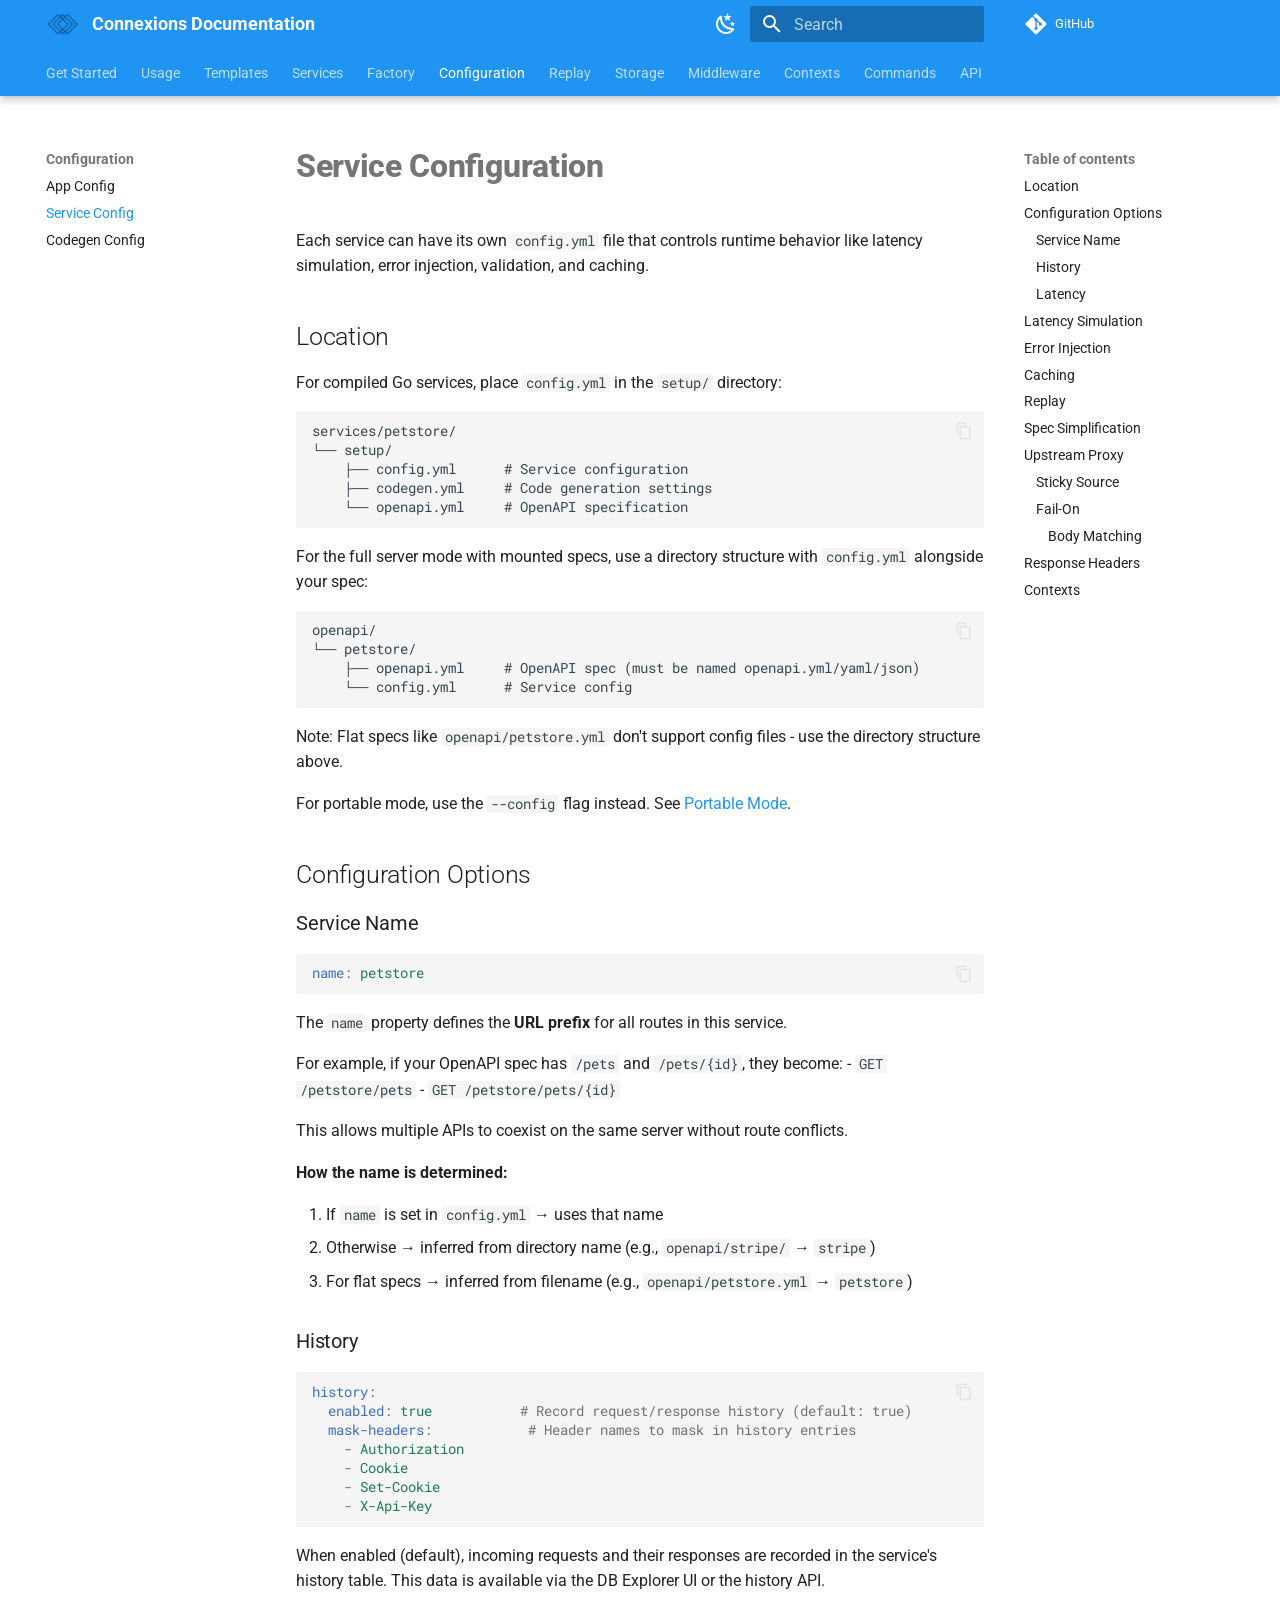
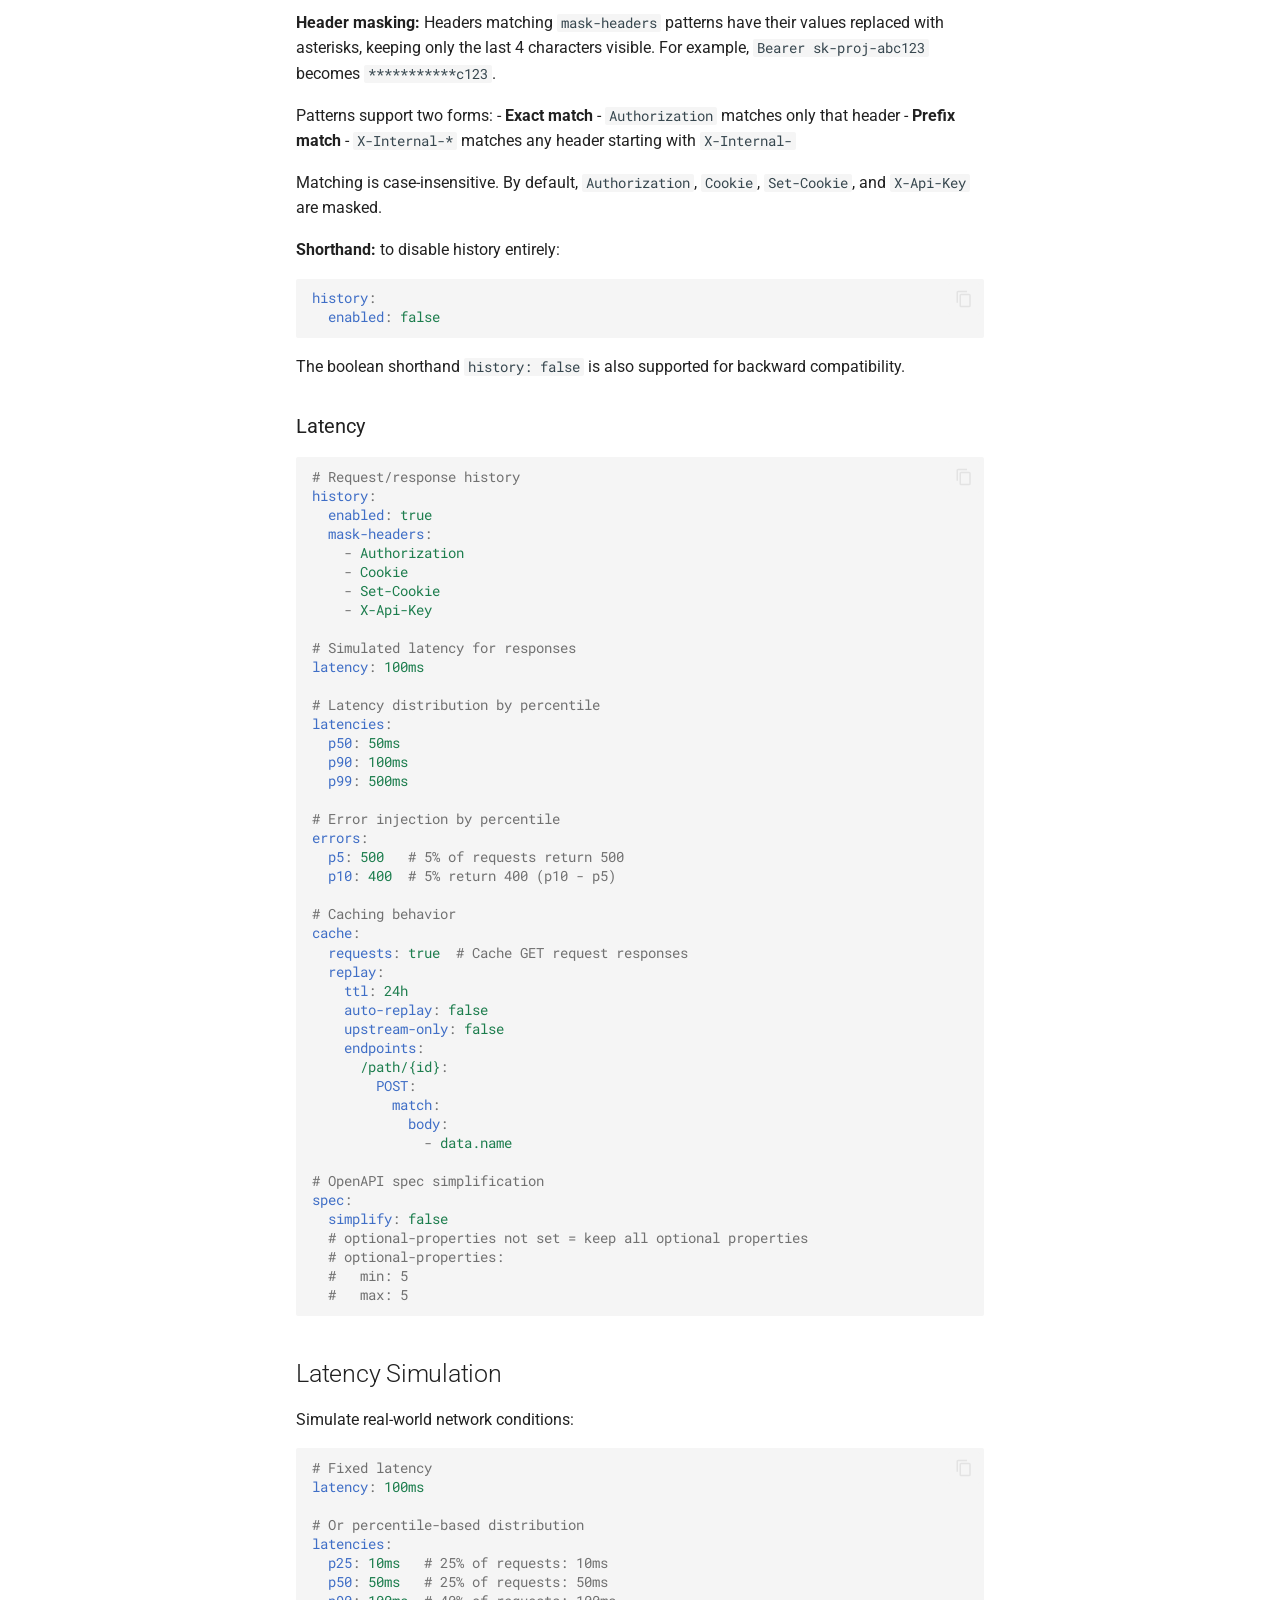
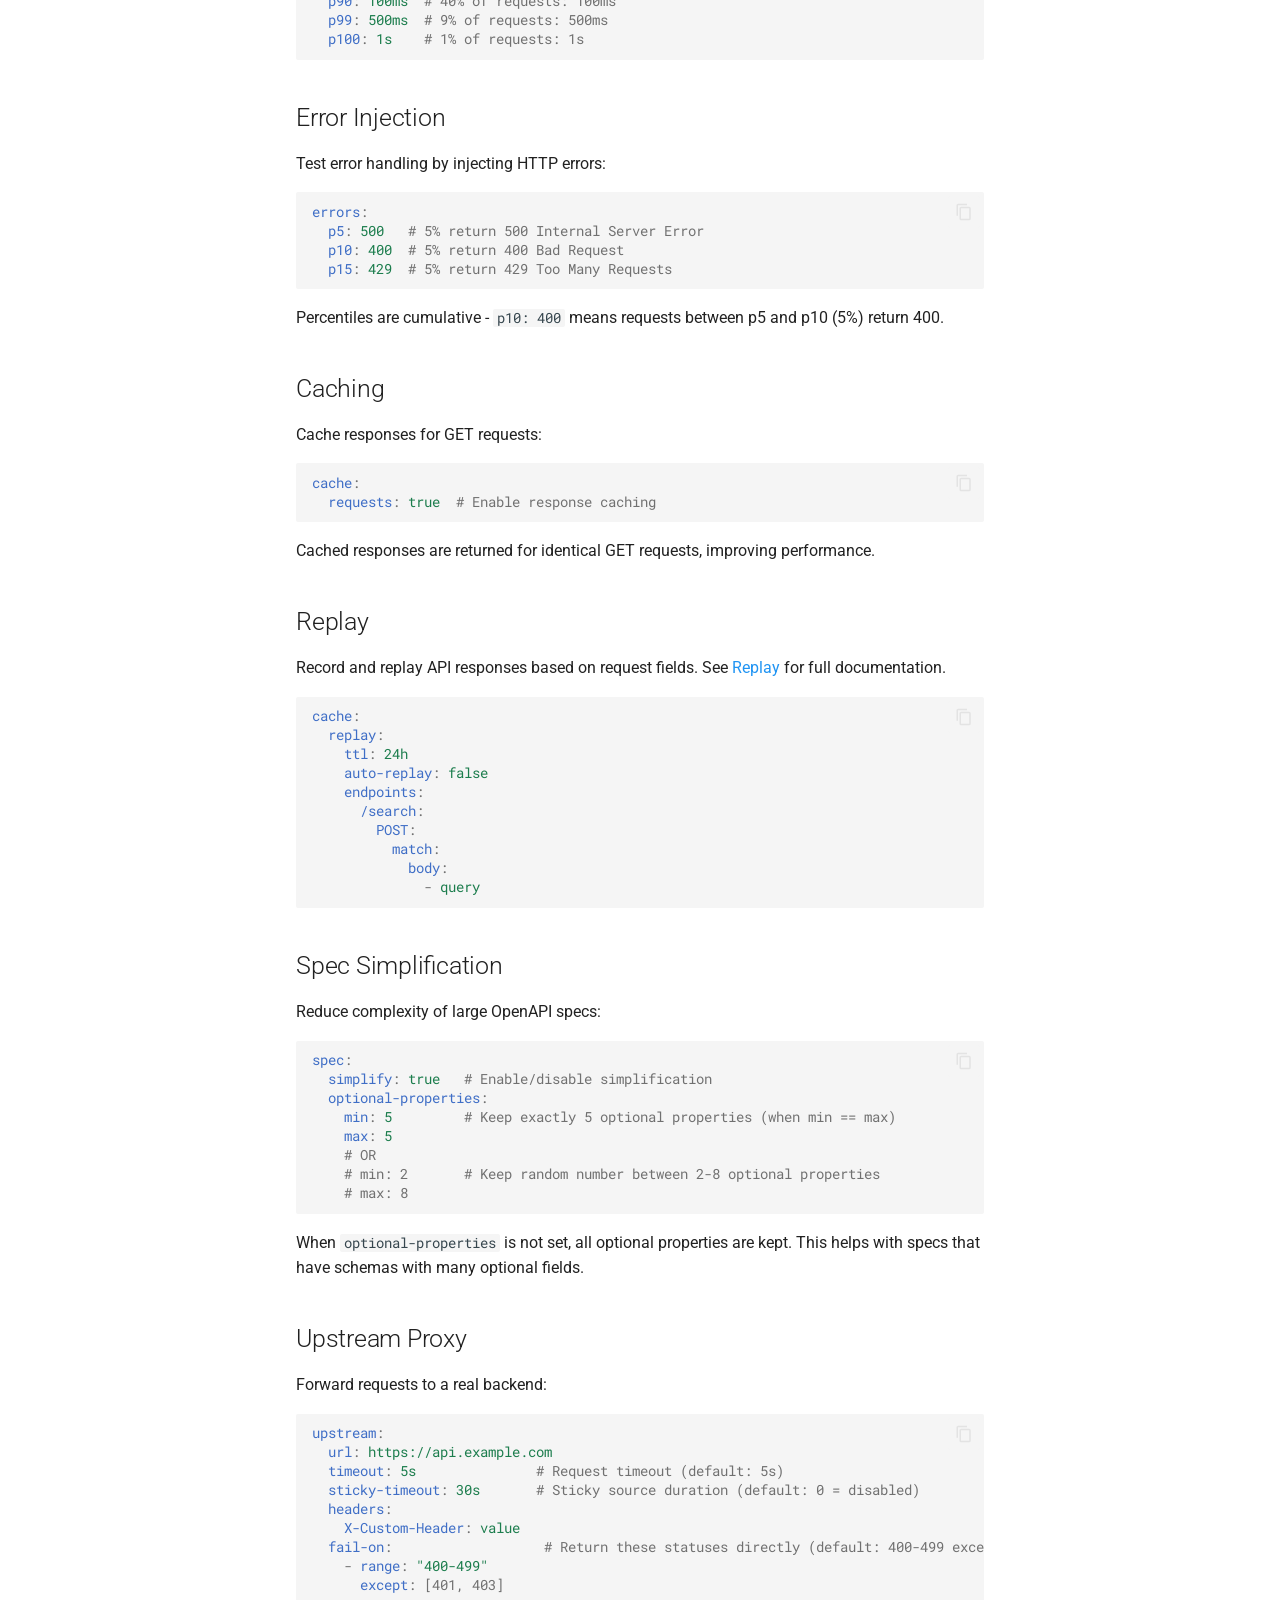
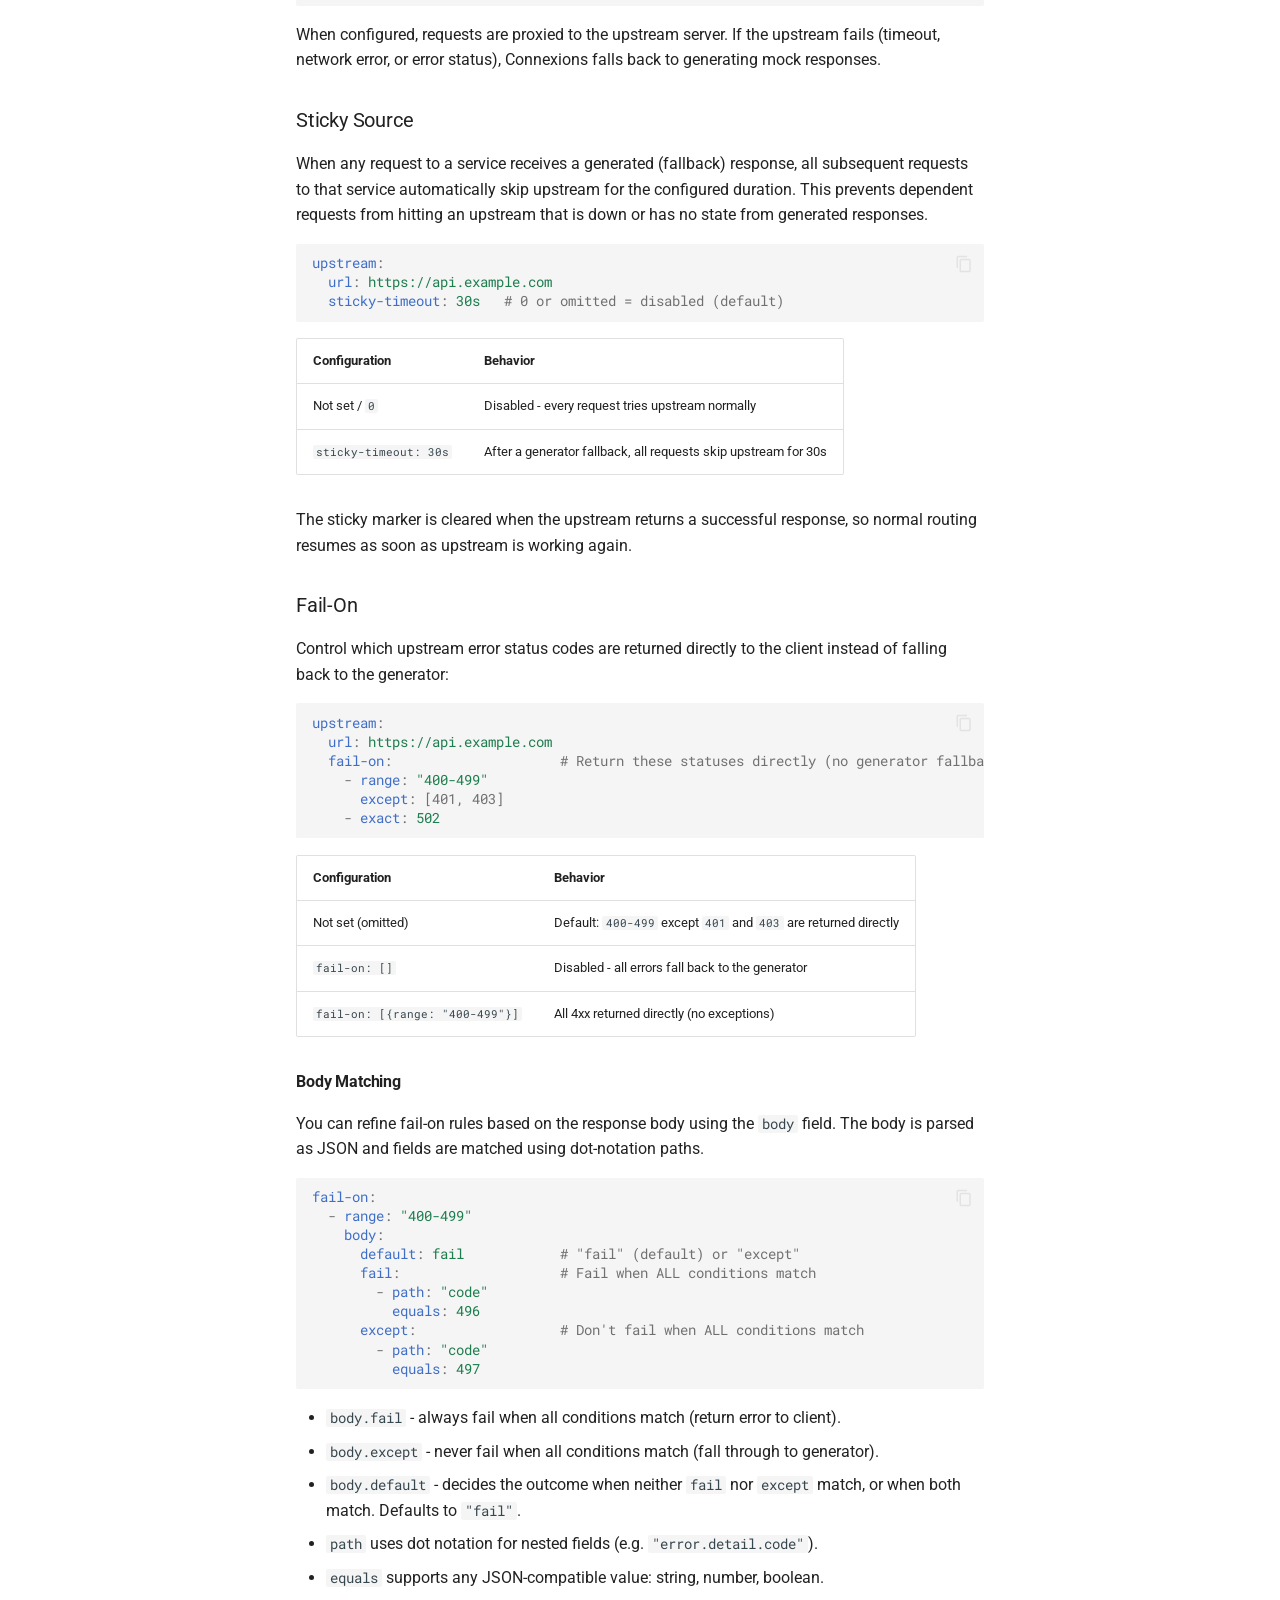
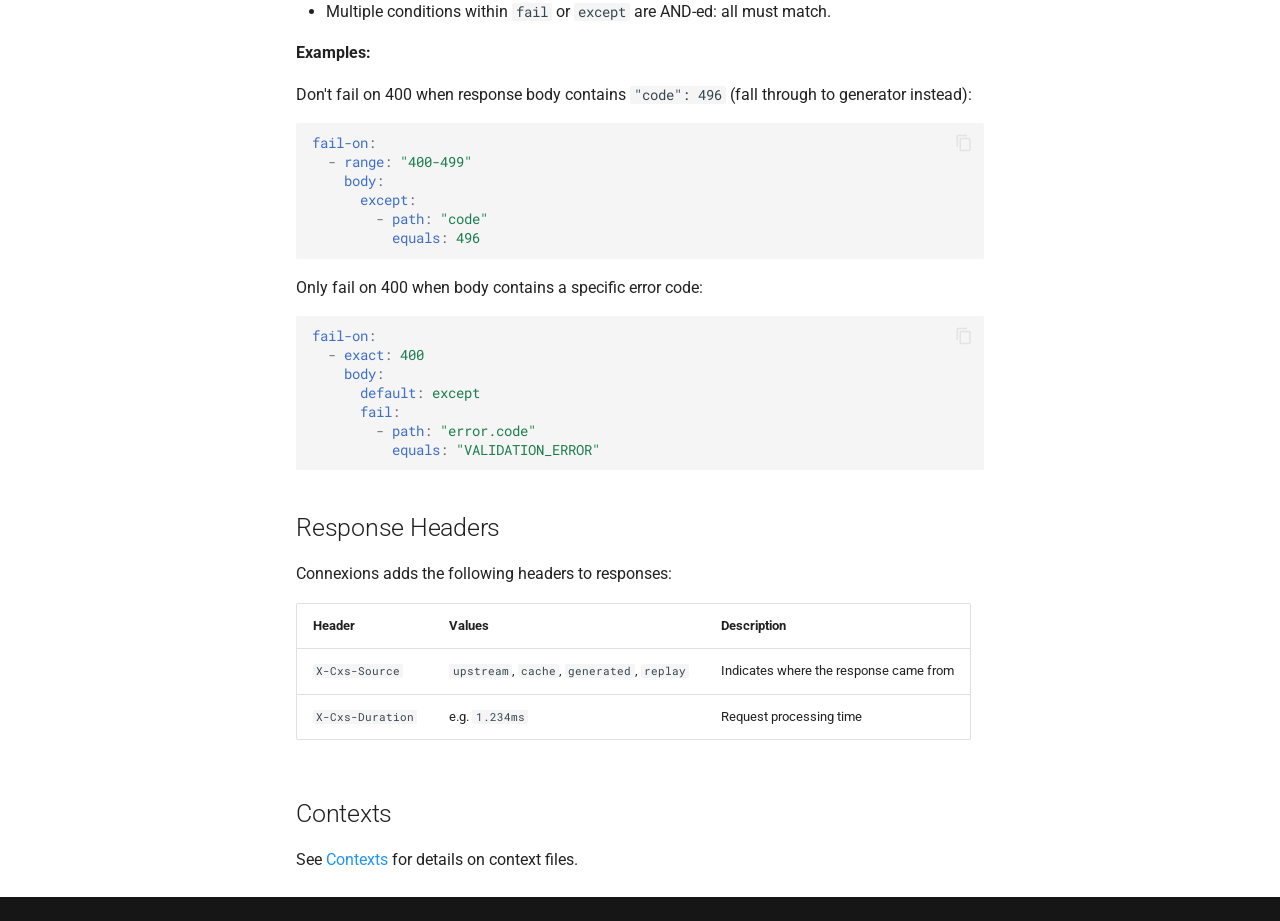
==== commit 79740866: "Deployed a429a90 with MkDocs version: 1.6.1" ====
--- a/config/service/index.html
+++ b/config/service/index.html
@@ -1089,6 +1089,17 @@
       <ul class="md-nav__list">
         
           <li class="md-nav__item">
+  <a href="#sticky-source" class="md-nav__link">
+    <span class="md-ellipsis">
+      
+        Sticky Source
+      
+    </span>
+  </a>
+  
+</li>
+        
+          <li class="md-nav__item">
   <a href="#fail-on" class="md-nav__link">
     <span class="md-ellipsis">
       
@@ -1096,6 +1107,23 @@
       
     </span>
   </a>
+  
+    <nav class="md-nav" aria-label="Fail-On">
+      <ul class="md-nav__list">
+        
+          <li class="md-nav__item">
+  <a href="#body-matching" class="md-nav__link">
+    <span class="md-ellipsis">
+      
+        Body Matching
+      
+    </span>
+  </a>
+  
+</li>
+        
+      </ul>
+    </nav>
   
 </li>
         
@@ -1717,6 +1745,17 @@
       <ul class="md-nav__list">
         
           <li class="md-nav__item">
+  <a href="#sticky-source" class="md-nav__link">
+    <span class="md-ellipsis">
+      
+        Sticky Source
+      
+    </span>
+  </a>
+  
+</li>
+        
+          <li class="md-nav__item">
   <a href="#fail-on" class="md-nav__link">
     <span class="md-ellipsis">
       
@@ -1724,6 +1763,23 @@
       
     </span>
   </a>
+  
+    <nav class="md-nav" aria-label="Fail-On">
+      <ul class="md-nav__list">
+        
+          <li class="md-nav__item">
+  <a href="#body-matching" class="md-nav__link">
+    <span class="md-ellipsis">
+      
+        Body Matching
+      
+    </span>
+  </a>
+  
+</li>
+        
+      </ul>
+    </nav>
   
 </li>
         
@@ -1931,6 +1987,7 @@
 <div class="highlight"><pre><span></span><code><span class="nt">upstream</span><span class="p">:</span>
 <span class="w">  </span><span class="nt">url</span><span class="p">:</span><span class="w"> </span><span class="l l-Scalar l-Scalar-Plain">https://api.example.com</span>
 <span class="w">  </span><span class="nt">timeout</span><span class="p">:</span><span class="w"> </span><span class="l l-Scalar l-Scalar-Plain">5s</span><span class="w">               </span><span class="c1"># Request timeout (default: 5s)</span>
+<span class="w">  </span><span class="nt">sticky-timeout</span><span class="p">:</span><span class="w"> </span><span class="l l-Scalar l-Scalar-Plain">30s</span><span class="w">       </span><span class="c1"># Sticky source duration (default: 0 = disabled)</span>
 <span class="w">  </span><span class="nt">headers</span><span class="p">:</span>
 <span class="w">    </span><span class="nt">X-Custom-Header</span><span class="p">:</span><span class="w"> </span><span class="l l-Scalar l-Scalar-Plain">value</span>
 <span class="w">  </span><span class="nt">fail-on</span><span class="p">:</span><span class="w">                   </span><span class="c1"># Return these statuses directly (default: 400-499 except 401, 403)</span>
@@ -1939,6 +1996,31 @@
 </code></pre></div>
 <p>When configured, requests are proxied to the upstream server.
 If the upstream fails (timeout, network error, or error status), Connexions falls back to generating mock responses.</p>
+<h3 id="sticky-source">Sticky Source<a class="headerlink" href="#sticky-source" title="Permanent link">&para;</a></h3>
+<p>When any request to a service receives a generated (fallback) response, all subsequent requests to that service automatically skip upstream for the configured duration. This prevents dependent requests from hitting an upstream that is down or has no state from generated responses.</p>
+<div class="highlight"><pre><span></span><code><span class="nt">upstream</span><span class="p">:</span>
+<span class="w">  </span><span class="nt">url</span><span class="p">:</span><span class="w"> </span><span class="l l-Scalar l-Scalar-Plain">https://api.example.com</span>
+<span class="w">  </span><span class="nt">sticky-timeout</span><span class="p">:</span><span class="w"> </span><span class="l l-Scalar l-Scalar-Plain">30s</span><span class="w">   </span><span class="c1"># 0 or omitted = disabled (default)</span>
+</code></pre></div>
+<table>
+<thead>
+<tr>
+<th>Configuration</th>
+<th>Behavior</th>
+</tr>
+</thead>
+<tbody>
+<tr>
+<td>Not set / <code>0</code></td>
+<td>Disabled - every request tries upstream normally</td>
+</tr>
+<tr>
+<td><code>sticky-timeout: 30s</code></td>
+<td>After a generator fallback, all requests skip upstream for 30s</td>
+</tr>
+</tbody>
+</table>
+<p>The sticky marker is cleared when the upstream returns a successful response, so normal routing resumes as soon as upstream is working again.</p>
 <h3 id="fail-on">Fail-On<a class="headerlink" href="#fail-on" title="Permanent link">&para;</a></h3>
 <p>Control which upstream error status codes are returned directly to the client instead of falling back to the generator:</p>
 <div class="highlight"><pre><span></span><code><span class="nt">upstream</span><span class="p">:</span>
@@ -1970,6 +2052,46 @@
 </tr>
 </tbody>
 </table>
+<h4 id="body-matching">Body Matching<a class="headerlink" href="#body-matching" title="Permanent link">&para;</a></h4>
+<p>You can refine fail-on rules based on the response body using the <code>body</code> field.
+The body is parsed as JSON and fields are matched using dot-notation paths.</p>
+<div class="highlight"><pre><span></span><code><span class="nt">fail-on</span><span class="p">:</span>
+<span class="w">  </span><span class="p p-Indicator">-</span><span class="w"> </span><span class="nt">range</span><span class="p">:</span><span class="w"> </span><span class="s">&quot;400-499&quot;</span>
+<span class="w">    </span><span class="nt">body</span><span class="p">:</span>
+<span class="w">      </span><span class="nt">default</span><span class="p">:</span><span class="w"> </span><span class="l l-Scalar l-Scalar-Plain">fail</span><span class="w">            </span><span class="c1"># &quot;fail&quot; (default) or &quot;except&quot;</span>
+<span class="w">      </span><span class="nt">fail</span><span class="p">:</span><span class="w">                    </span><span class="c1"># Fail when ALL conditions match</span>
+<span class="w">        </span><span class="p p-Indicator">-</span><span class="w"> </span><span class="nt">path</span><span class="p">:</span><span class="w"> </span><span class="s">&quot;code&quot;</span>
+<span class="w">          </span><span class="nt">equals</span><span class="p">:</span><span class="w"> </span><span class="l l-Scalar l-Scalar-Plain">496</span>
+<span class="w">      </span><span class="nt">except</span><span class="p">:</span><span class="w">                  </span><span class="c1"># Don&#39;t fail when ALL conditions match</span>
+<span class="w">        </span><span class="p p-Indicator">-</span><span class="w"> </span><span class="nt">path</span><span class="p">:</span><span class="w"> </span><span class="s">&quot;code&quot;</span>
+<span class="w">          </span><span class="nt">equals</span><span class="p">:</span><span class="w"> </span><span class="l l-Scalar l-Scalar-Plain">497</span>
+</code></pre></div>
+<ul>
+<li><code>body.fail</code> - always fail when all conditions match (return error to client).</li>
+<li><code>body.except</code> - never fail when all conditions match (fall through to generator).</li>
+<li><code>body.default</code> - decides the outcome when neither <code>fail</code> nor <code>except</code> match, or when both match. Defaults to <code>"fail"</code>.</li>
+<li><code>path</code> uses dot notation for nested fields (e.g. <code>"error.detail.code"</code>).</li>
+<li><code>equals</code> supports any JSON-compatible value: string, number, boolean.</li>
+<li>Multiple conditions within <code>fail</code> or <code>except</code> are AND-ed: all must match.</li>
+</ul>
+<p><strong>Examples:</strong></p>
+<p>Don't fail on 400 when response body contains <code>"code": 496</code> (fall through to generator instead):</p>
+<div class="highlight"><pre><span></span><code><span class="nt">fail-on</span><span class="p">:</span>
+<span class="w">  </span><span class="p p-Indicator">-</span><span class="w"> </span><span class="nt">range</span><span class="p">:</span><span class="w"> </span><span class="s">&quot;400-499&quot;</span>
+<span class="w">    </span><span class="nt">body</span><span class="p">:</span>
+<span class="w">      </span><span class="nt">except</span><span class="p">:</span>
+<span class="w">        </span><span class="p p-Indicator">-</span><span class="w"> </span><span class="nt">path</span><span class="p">:</span><span class="w"> </span><span class="s">&quot;code&quot;</span>
+<span class="w">          </span><span class="nt">equals</span><span class="p">:</span><span class="w"> </span><span class="l l-Scalar l-Scalar-Plain">496</span>
+</code></pre></div>
+<p>Only fail on 400 when body contains a specific error code:</p>
+<div class="highlight"><pre><span></span><code><span class="nt">fail-on</span><span class="p">:</span>
+<span class="w">  </span><span class="p p-Indicator">-</span><span class="w"> </span><span class="nt">exact</span><span class="p">:</span><span class="w"> </span><span class="l l-Scalar l-Scalar-Plain">400</span>
+<span class="w">    </span><span class="nt">body</span><span class="p">:</span>
+<span class="w">      </span><span class="nt">default</span><span class="p">:</span><span class="w"> </span><span class="l l-Scalar l-Scalar-Plain">except</span>
+<span class="w">      </span><span class="nt">fail</span><span class="p">:</span>
+<span class="w">        </span><span class="p p-Indicator">-</span><span class="w"> </span><span class="nt">path</span><span class="p">:</span><span class="w"> </span><span class="s">&quot;error.code&quot;</span>
+<span class="w">          </span><span class="nt">equals</span><span class="p">:</span><span class="w"> </span><span class="s">&quot;VALIDATION_ERROR&quot;</span>
+</code></pre></div>
 <h2 id="response-headers">Response Headers<a class="headerlink" href="#response-headers" title="Permanent link">&para;</a></h2>
 <p>Connexions adds the following headers to responses:</p>
 <table>
